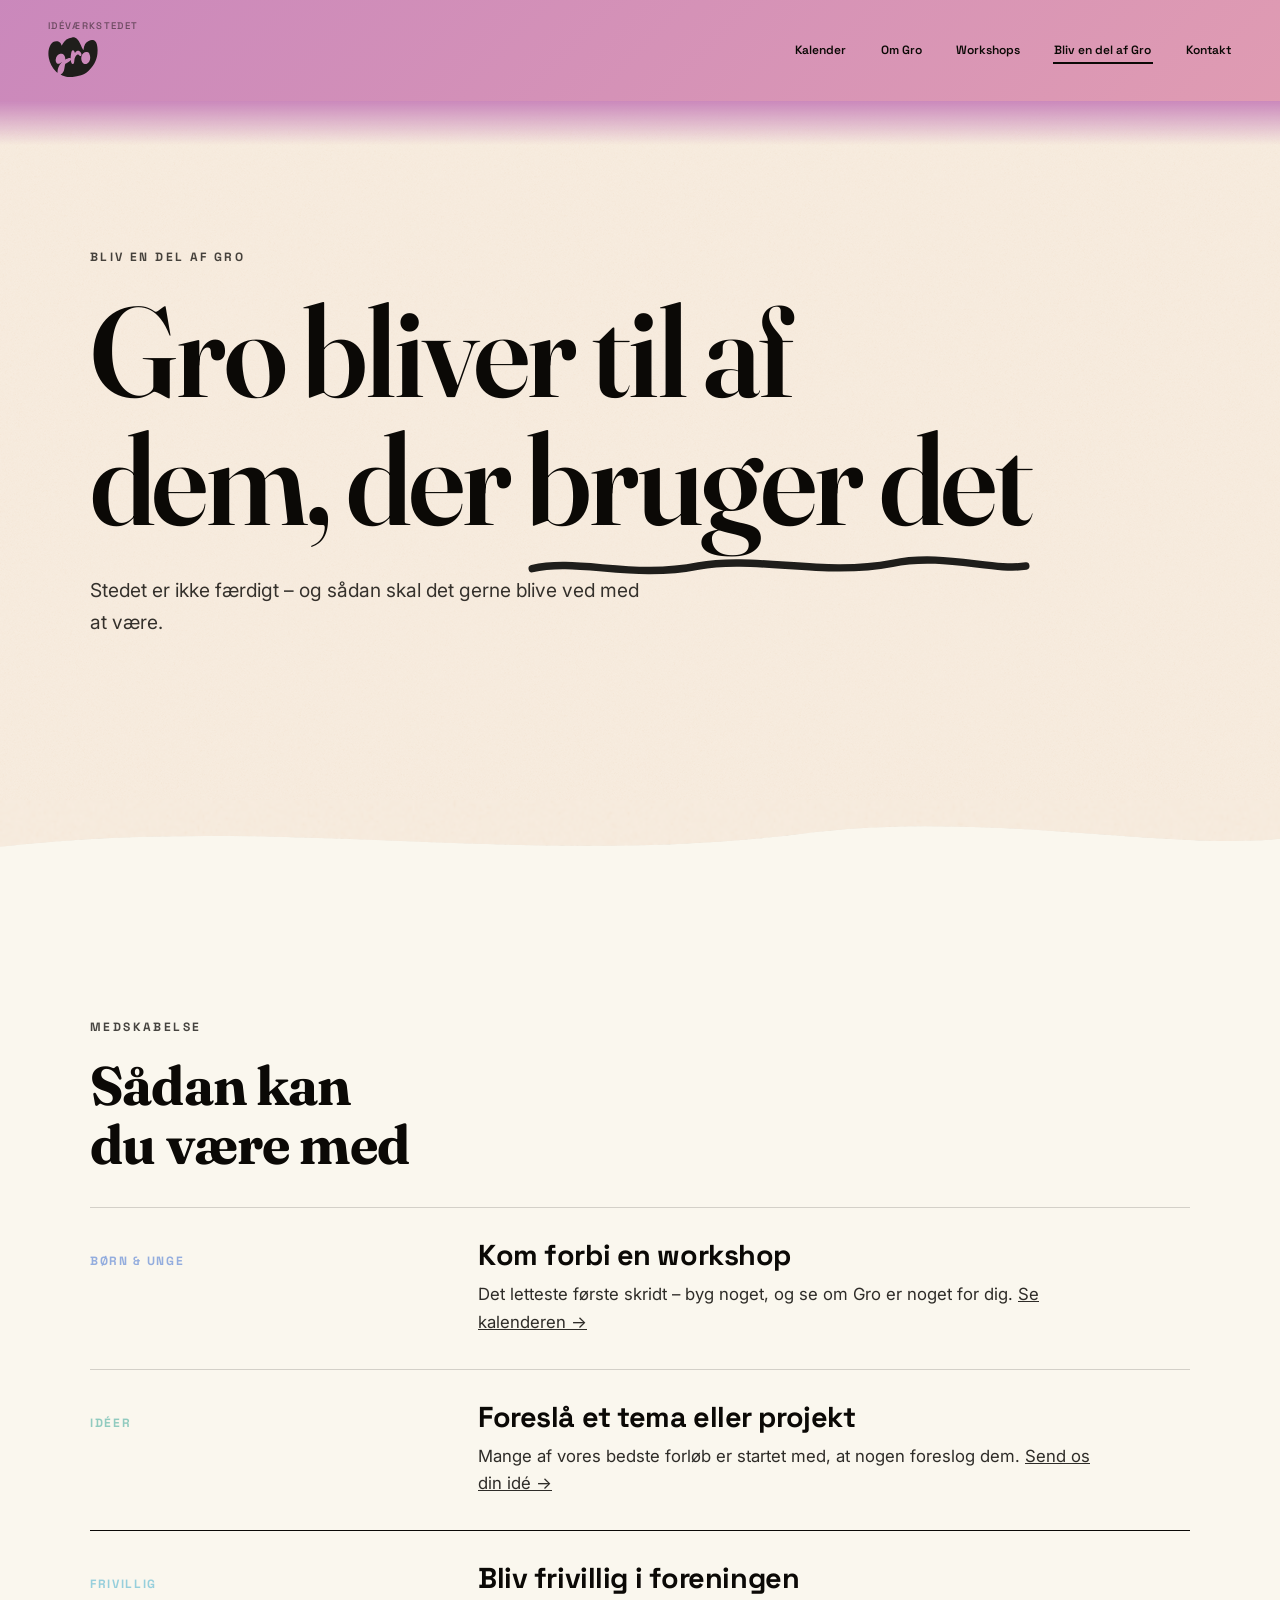
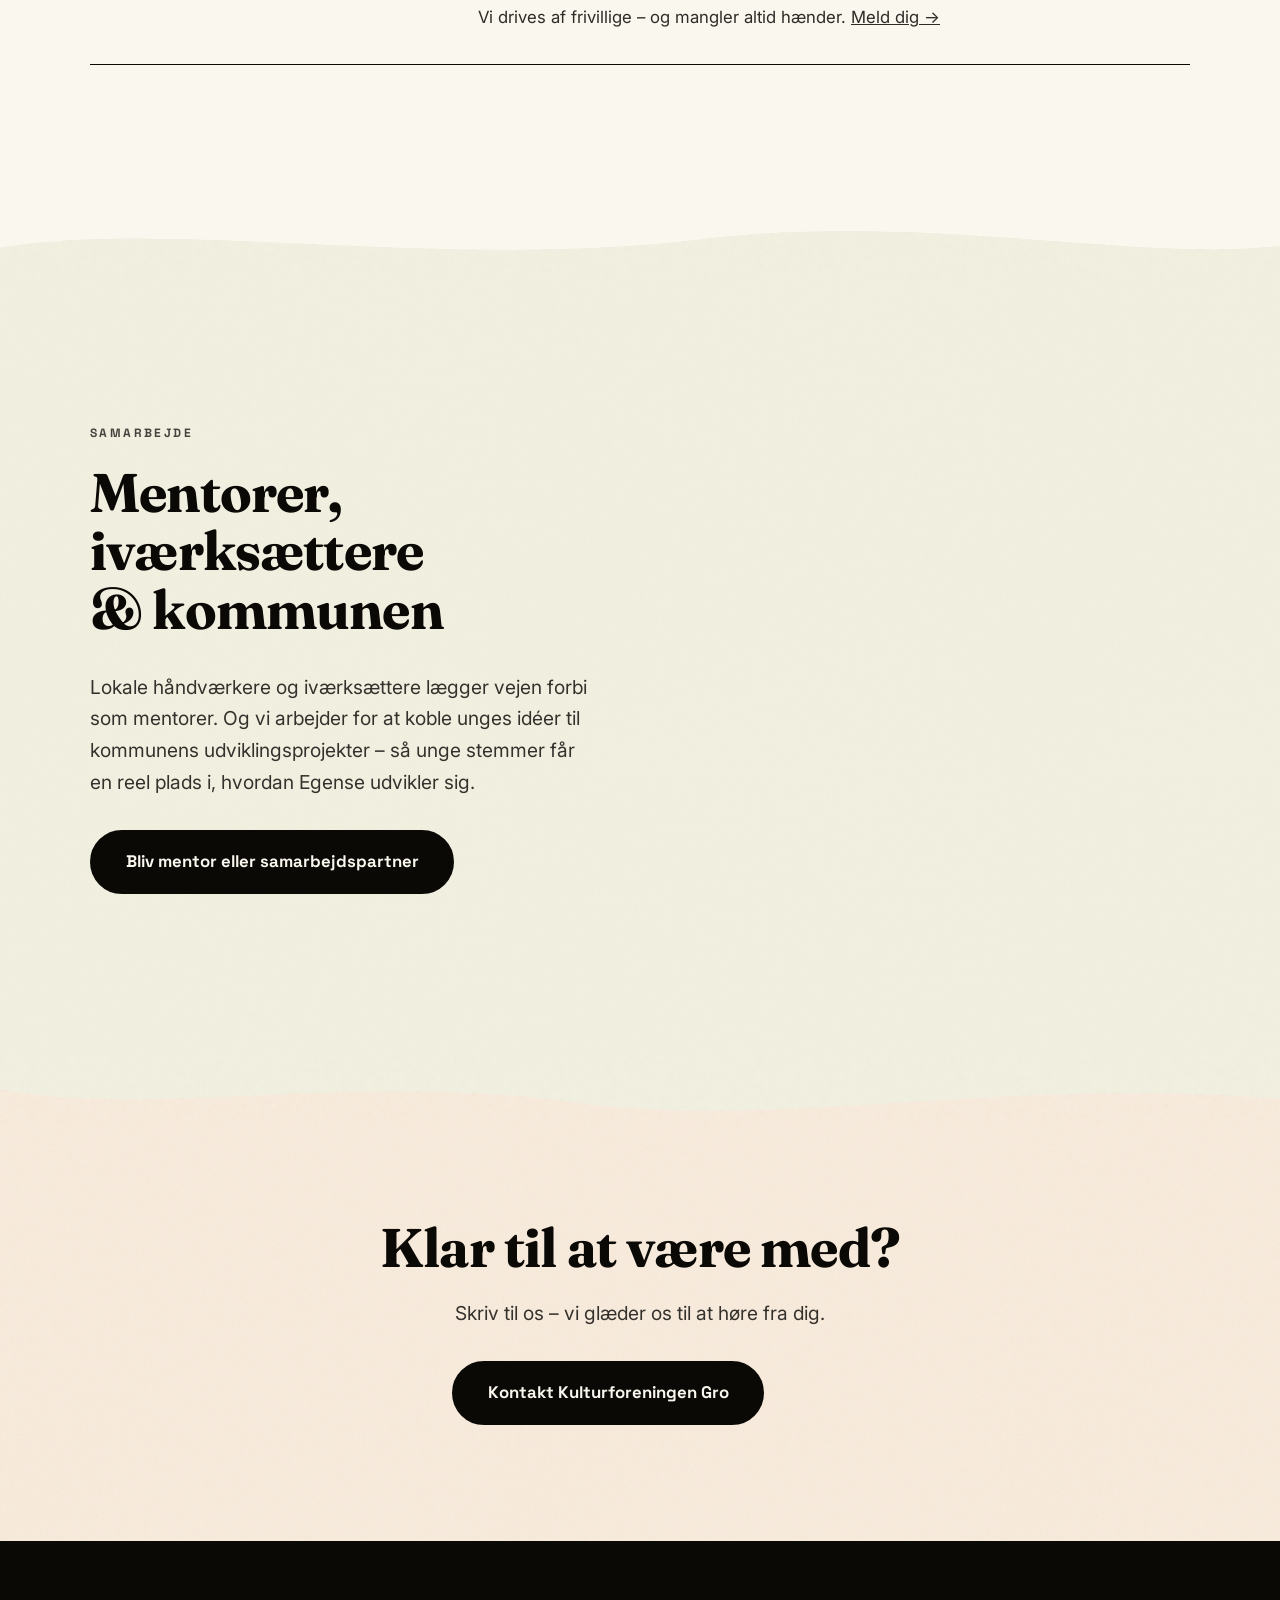
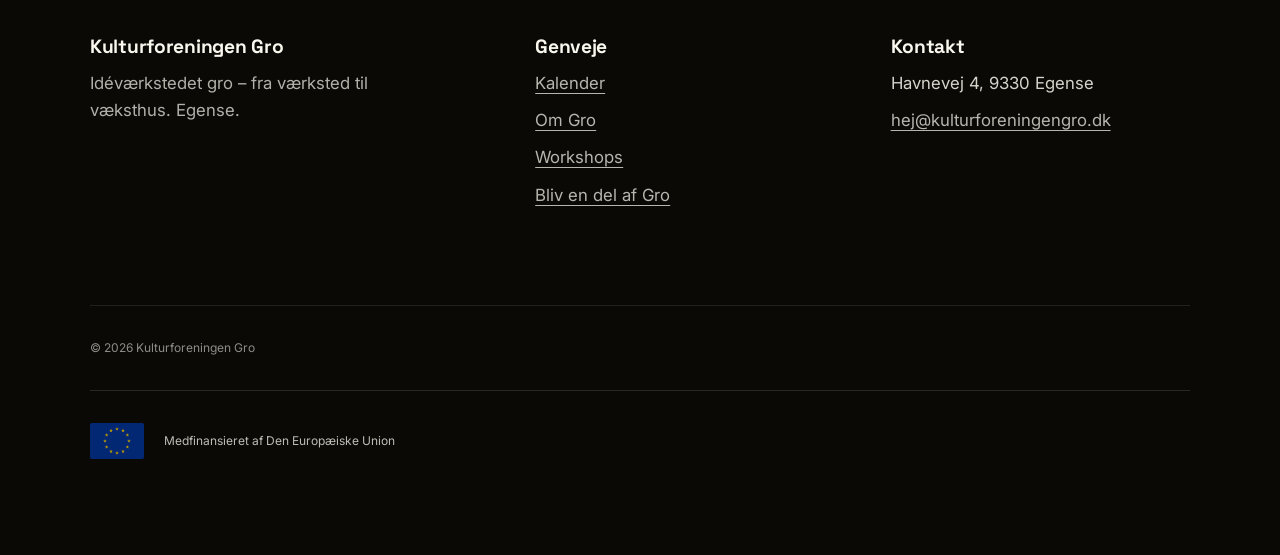
==== bliv-med.html @ f2938a3a "Fix bliv-med color-to-color blob-divide tinting + add header gradient Switch the green→yellow blob-d" ====
<!DOCTYPE html>
<html lang="da">

<head>
    <meta charset="UTF-8" />
    <meta name="viewport" content="width=device-width,initial-scale=1" />
    <title>Bliv en del af Gro – Kulturforeningen Gro</title>
    <meta name="description" content="Vær med til at forme Idéværkstedet gro: deltag, foreslå en idé, bliv mentor eller frivillig – og se hvordan Gro samarbejder lokalt." />
    <meta name="theme-color" content="#2f8f5b" />
    <link rel="icon" href="assets/favicon.svg" type="image/svg+xml" />
    <link rel="preconnect" href="https://fonts.googleapis.com" />
    <link rel="preconnect" href="https://fonts.gstatic.com" crossorigin />
    <link href="https://fonts.googleapis.com/css2?family=Space+Grotesk:wght@500;600;700&family=Fraunces:opsz,wght@9..144,600;9..144,700&family=Inter:wght@400;500;600;700&display=swap" rel="stylesheet" />
    <link rel="stylesheet" href="styles.css" />
</head>

<body class="inner-page" style="--page-accent: var(--color-pink);">
    <a class="skip-link" href="#main">Spring til indhold</a>

    <header class="site-header" role="banner">
        <a href="index.html" class="brand-link">
            <span class="brand-eyebrow">idéværkstedet</span>
            <img src="assets/logo.svg" alt="gro" class="brand-logo" />
        </a>
        <button class="nav-toggle" data-nav-toggle aria-expanded="false" aria-label="Åbn menu" aria-controls="primary-nav">
            <span class="bar"></span><span class="bar"></span><span class="bar"></span>
        </button>
        <nav id="primary-nav" class="site-nav" aria-label="Hovednavigation" data-nav>
            <ul>
                <li><a href="index.html">Kalender</a></li>
                <li><a href="om.html">Om Gro</a></li>
                <li><a href="workshops.html">Workshops</a></li>
                <li><a href="bliv-med.html" aria-current="page">Bliv en del af Gro</a></li>
                <li><a href="kontakt.html" class="nav-cta">Kontakt</a></li>
            </ul>
        </nav>
    </header>

    <main id="main" class="page-content">
        <!-- Hero -->
        <section class="hero bg-pink" aria-labelledby="hero-title">
            <div class="container">
                <div data-reveal>
                    <p class="eyebrow">Bliv en del af Gro</p>
                    <h1 id="hero-title">Gro bliver til af dem, der <span class="sketch-underline">bruger det</span></h1>
                    <p class="lead">Stedet er ikke færdigt – og sådan skal det gerne blive ved med at være.</p>
                </div>
            </div>
        </section>

        <div class="blob-divide" aria-hidden="true" style="color:var(--color-pink);">
            <svg viewBox="0 0 1440 70" preserveAspectRatio="none" fill="currentColor">
                <defs><clipPath id="bd-1"><path d="M0,48 C320,15 580,70 900,35 C1100,10 1310,52 1440,40 L1440,0 L0,0 Z"/></clipPath></defs>
                <path d="M0,48 C320,15 580,70 900,35 C1100,10 1310,52 1440,40 L1440,0 L0,0 Z"/>
                <image href="assets/grain.jpg" x="0" y="0" width="1440" height="70" clip-path="url(#bd-1)" preserveAspectRatio="xMidYMid slice" opacity="0.55" style="mix-blend-mode:soft-light"/>
            </svg>
        </div>

        <!-- Sådan kan du være med -->
        <section id="deltag" class="block bg-cream" aria-labelledby="deltag-title">
            <div class="container">
                <div class="kicker" data-reveal>
                    <p class="eyebrow">Medskabelse</p>
                    <h2 id="deltag-title">Sådan kan du være med</h2>
                </div>
                <div data-reveal>
                    <div class="item-row">
                        <span class="item-label" style="color: var(--color-orange);">Børn &amp; unge</span>
                        <div><h3>Kom forbi en workshop</h3><p>Det letteste første skridt – byg noget, og se om Gro er noget for dig. <a href="index.html#kalender">Se kalenderen →</a></p></div>
                    </div>
                    <div class="item-row">
                        <span class="item-label" style="color: var(--color-green);">Idéer</span>
                        <div><h3>Foreslå et tema eller projekt</h3><p>Mange af vores bedste forløb er startet med, at nogen foreslog dem. <a href="kontakt.html">Send os din idé →</a></p></div>
                    </div>
                    <div class="item-row">
                        <span class="item-label" style="color: var(--color-blue);">Frivillig</span>
                        <div><h3>Bliv frivillig i foreningen</h3><p>Vi drives af frivillige – og mangler altid hænder. <a href="kontakt.html">Meld dig →</a></p></div>
                    </div>
                </div>
            </div>
        </section>

        <div class="blob-divide" aria-hidden="true" style="color:var(--color-green);">
            <svg viewBox="0 0 1440 70" preserveAspectRatio="none" fill="currentColor">
                <defs><clipPath id="bd-2"><path d="M0,40 C200,10 500,65 800,30 C1050,5 1280,55 1440,38 L1440,70 L0,70 Z"/></clipPath></defs>
                <path d="M0,40 C200,10 500,65 800,30 C1050,5 1280,55 1440,38 L1440,70 L0,70 Z"/>
                <image href="assets/grain.jpg" x="0" y="0" width="1440" height="70" clip-path="url(#bd-2)" preserveAspectRatio="xMidYMid slice" opacity="0.55" style="mix-blend-mode:soft-light"/>
            </svg>
        </div>

        <!-- Samarbejde -->
        <section id="samarbejde" class="hero bg-green" aria-labelledby="samarbejde-title">
            <div class="container">
                <div class="kicker" data-reveal>
                    <p class="eyebrow">Samarbejde</p>
                    <h2 id="samarbejde-title">Mentorer, iværksættere &amp; kommunen</h2>
                    <p class="lead">Lokale håndværkere og iværksættere lægger vejen forbi som mentorer. Og vi arbejder for at koble unges idéer til kommunens udviklingsprojekter – så unge stemmer får en reel plads i, hvordan Egense udvikler sig.</p>
                    <p style="margin-top: var(--space-6);"><a class="btn btn-on-bold" href="kontakt.html">Bliv mentor eller samarbejdspartner</a></p>
                </div>
            </div>
        </section>

        <div class="blob-divide" aria-hidden="true">
            <svg viewBox="0 0 1440 70" preserveAspectRatio="none" fill="none">
                <defs>
                    <clipPath id="bd-3a"><path d="M0,35 C160,65 400,18 640,48 C880,78 1120,22 1440,45 L1440,0 L0,0 Z"/></clipPath>
                    <clipPath id="bd-3b"><path d="M0,35 C160,65 400,18 640,48 C880,78 1120,22 1440,45 L1440,70 L0,70 Z"/></clipPath>
                </defs>
                <path fill="currentColor" style="color:var(--color-green)" d="M0,35 C160,65 400,18 640,48 C880,78 1120,22 1440,45 L1440,0 L0,0 Z"/>
                <path fill="currentColor" style="color:var(--color-yellow)" d="M0,35 C160,65 400,18 640,48 C880,78 1120,22 1440,45 L1440,70 L0,70 Z"/>
                <image href="assets/grain.jpg" x="0" y="0" width="1440" height="70" clip-path="url(#bd-3a)" preserveAspectRatio="xMidYMid slice" opacity="0.55" style="mix-blend-mode:soft-light"/>
                <image href="assets/grain.jpg" x="0" y="0" width="1440" height="70" clip-path="url(#bd-3b)" preserveAspectRatio="xMidYMid slice" opacity="0.55" style="mix-blend-mode:soft-light"/>
            </svg>
        </div>

        <!-- CTA -->
        <section class="block-tight bg-yellow" aria-labelledby="cta-title">
            <div class="container narrow center mx-auto" data-reveal>
                <h2 id="cta-title">Klar til at være med?</h2>
                <p class="lead mx-auto">Skriv til os – vi glæder os til at høre fra dig.</p>
                <p style="margin-top: var(--space-6);"><a class="btn btn-on-cream" href="kontakt.html">Kontakt Kulturforeningen Gro</a></p>
            </div>
        </section>
    </main>

    <footer class="site-footer">
        <div class="container footer-grid">
            <div>
                <h3>Kulturforeningen Gro</h3>
                <p>Idéværkstedet gro – fra værksted til væksthus. Egense.</p>
            </div>
            <div>
                <h3>Genveje</h3>
                <ul>
                    <li><a href="index.html">Kalender</a></li>
                    <li><a href="om.html">Om Gro</a></li>
                    <li><a href="workshops.html">Workshops</a></li>
                    <li><a href="bliv-med.html">Bliv en del af Gro</a></li>
                </ul>
            </div>
            <div>
                <h3>Kontakt</h3>
                <ul>
                    <li>Havnevej 4, 9330 Egense</li>
                    <li><a href="mailto:hej@kulturforeningengro.dk">hej@kulturforeningengro.dk</a></li>
                </ul>
            </div>
        </div>
        <div class="container footer-bottom">© <span data-year>2026</span> Kulturforeningen Gro</div>
        <div class="container footer-eu">
            <svg class="eu-flag" xmlns="http://www.w3.org/2000/svg" viewBox="0 0 90 60" role="img" aria-label="Den Europæiske Unions flag"><rect width="90" height="60" fill="#003399"/><defs><polygon id="eu-s" fill="#FFCC00" points="0,-3.33 0.75,-1.03 3.17,-1.03 1.21,0.39 1.96,2.69 0,1.27 -1.96,2.69 -1.21,0.39 -3.17,-1.03 -0.75,-1.03"/></defs><use href="#eu-s" transform="translate(45,10)"/><use href="#eu-s" transform="translate(55,12.7)"/><use href="#eu-s" transform="translate(62.3,20)"/><use href="#eu-s" transform="translate(65,30)"/><use href="#eu-s" transform="translate(62.3,40)"/><use href="#eu-s" transform="translate(55,47.3)"/><use href="#eu-s" transform="translate(45,50)"/><use href="#eu-s" transform="translate(35,47.3)"/><use href="#eu-s" transform="translate(27.7,40)"/><use href="#eu-s" transform="translate(25,30)"/><use href="#eu-s" transform="translate(27.7,20)"/><use href="#eu-s" transform="translate(35,12.7)"/></svg>
            <p>Medfinansieret af Den Europæiske Union</p>
        </div>
    </footer>

    <script src="script.js"></script>
</body>

</html>
---- styles.css ----
/* =====================================================
   Kulturforeningen Gro — design tokens
   Bold colour-block sections, generous negative space
   ===================================================== */

:root {
    --color-cream: oklch(97.5% 0.012 88);
    --color-ink: oklch(14% 0.007 80);
    --color-ink-soft: oklch(33% 0.010 80);
    --header-fade: oklch(97.5% 0.012 88 / 0.7);
    --header-fade-0: oklch(97.5% 0.012 88 / 0);

    /* Cool analog palette — mint → sky → periwinkle → lavender → rose
       oklch gives perceptually even lightness across hues;
       use color-mix(in oklch, var(--color-X) N%, white/black) for free tints/shades */
    --color-green: oklch(73% 0.085 182);
    --color-orange: oklch(65% 0.12 263);
    --color-yellow: oklch(68% 0.12 295);
    --color-blue: oklch(76% 0.085 218);
    --color-pink: oklch(71% 0.105 335);

    --color-on-bold: oklch(97.5% 0.012 88);
    --color-on-accent: oklch(14% 0.007 80);
    --color-on-yellow: oklch(14% 0.007 80);

    --font-head: "Space Grotesk", "Inter", system-ui, sans-serif;
    --font-serif: "Fraunces", Georgia, "Times New Roman", serif;
    --font-sans: "Inter", system-ui, -apple-system, BlinkMacSystemFont, "Segoe UI", Roboto, Arial, sans-serif;

    --text-sm: 0.75rem;
    --text-base: 1.05rem;
    --text-lg: 1.2rem;
    --heading-3: clamp(1.4rem, 2.6vw, 1.8rem);
    --heading-2: clamp(2.2rem, 5vw, 3.4rem);
    --heading-1: clamp(3rem, 10vw, 8rem);

    --ease-pop: cubic-bezier(.2, .8, .3, 1.25);
    --ease-standard: cubic-bezier(.4, 0, .2, 1);
    --trans-fast: 160ms var(--ease-standard);
    --trans-pop: 360ms var(--ease-pop);

    --space-3: 0.75rem;
    --space-4: 1.25rem;
    --space-6: 2rem;
    --space-8: 3.5rem;
    --space-12: 6rem;
    --space-16: 9rem;

    scroll-behavior: smooth;
    scroll-padding-top: 5.5rem;

    /* "Magnetisk" scroll — kalenderens begivenheder trækker sig blidt
       ind på midten af skærmen, når man holder op med at scrolle
       (kun .event-row har scroll-snap-align, så resten af siden
       opfører sig som normalt) */
    scroll-snap-type: y proximity;
}

@media (prefers-color-scheme: dark) {
    :root {
        --color-cream: oklch(13.5% 0.007 80);
        --color-ink: oklch(97.5% 0.012 88);
        --color-ink-soft: oklch(80% 0.012 82);
        --color-on-bold: oklch(13.5% 0.007 80);
        --header-fade: oklch(13.5% 0.007 80 / 0.7);
        --header-fade-0: oklch(13.5% 0.007 80 / 0);
    }
}

/* =====================================================
   Base
   ===================================================== */

*, *::before, *::after { box-sizing: border-box; }

body {
    margin: 0;
    overflow-x: hidden;
    background: var(--color-cream);
    color: var(--color-ink);
    font-family: var(--font-sans);
    font-size: var(--text-base);
    line-height: 1.65;
    -webkit-font-smoothing: antialiased;
}

img, svg { display: block; max-width: 100%; }
a { color: inherit; }

h1, h2, h3, h4 {
    font-family: var(--font-head);
    font-weight: 700;
    line-height: 1.08;
    letter-spacing: -0.015em;
    margin: 0 0 var(--space-4);
    text-wrap: balance;
}
h1 { font-size: var(--heading-1); }
h2 { font-size: var(--heading-2); }
h3 { font-size: var(--heading-3); }

.page-content h1,
.page-content h2 { font-family: var(--font-serif); }
.page-content h1 {
    font-weight: 600;
    line-height: 1;
    letter-spacing: -0.02em;
    font-variation-settings: "opsz" 144, "wght" 600, "SOFT" 0;
}

p { margin: 0 0 var(--space-4); max-width: 56ch; text-wrap: pretty; }
.lead { font-size: var(--text-lg); opacity: 0.82; max-width: 50ch; }

.container { width: min(1100px, 100% - 3rem); margin-inline: auto; }
.container.narrow { width: min(680px, 100% - 3rem); }

/* =====================================================
   Bold colour-block sections
   ===================================================== */

.block { padding-block: var(--space-16); }
.block-tight { padding-block: var(--space-12); }

.bg-cream { background: var(--color-cream); color: var(--color-ink); }
.bg-green { background: var(--color-green); color: var(--color-on-accent); }
.bg-orange { background: var(--color-orange); color: var(--color-on-accent); }
.bg-yellow { background: var(--color-yellow); color: var(--color-on-yellow); }
.bg-blue { background: var(--color-blue); color: var(--color-on-accent); }
.bg-pink { background: var(--color-pink); color: var(--color-on-accent); }
.bg-ink { background: var(--color-ink); color: var(--color-cream); }

.bg-green, .bg-orange, .bg-yellow, .bg-blue, .bg-pink, .bg-ink {
    position: relative;
    z-index: 1;
    isolation: isolate;
}

/* Film-grain texture — warms up the flat colour blocks (anti-flat, riso feel).
   Real photographic grain, centre-cropped and desaturated at the source,
   tiled at 500 CSS px (the file is 500×500 @2x for retina sharpness). */
.bg-green::after, .bg-orange::after, .bg-yellow::after,
.bg-blue::after, .bg-pink::after, .bg-ink::after {
    content: "";
    position: absolute;
    inset: 0;
    z-index: -1;
    pointer-events: none;
    background-image: url("assets/grain.jpg");
    background-size: 500px 500px;
    opacity: 0.55;
    mix-blend-mode: soft-light;
}
@media (prefers-color-scheme: dark) {
    .bg-green::after, .bg-orange::after, .bg-yellow::after,
    .bg-blue::after, .bg-pink::after, .bg-ink::after {
        opacity: 0.4;
        mix-blend-mode: overlay;
    }
}

.bg-green h1, .bg-green h2, .bg-green h3,
.bg-orange h1, .bg-orange h2, .bg-orange h3,
.bg-yellow h1, .bg-yellow h2, .bg-yellow h3,
.bg-blue h1, .bg-blue h2, .bg-blue h3,
.bg-pink h1, .bg-pink h2, .bg-pink h3,
.bg-ink h1, .bg-ink h2, .bg-ink h3 { color: inherit; }

/* =====================================================
   Inner pages — tinted section backgrounds + accent header
   Each inner page sets --page-accent on <body> and gets
   class="inner-page"; all bold sections become 12% tints.
   ===================================================== */

.inner-page .bg-green  { background: color-mix(in oklch, var(--color-green)  12%, var(--color-cream)); color: var(--color-ink); }
.inner-page .bg-orange { background: color-mix(in oklch, var(--color-orange) 12%, var(--color-cream)); color: var(--color-ink); }
.inner-page .bg-yellow { background: color-mix(in oklch, var(--color-yellow) 12%, var(--color-cream)); color: var(--color-ink); }
.inner-page .bg-blue   { background: color-mix(in oklch, var(--color-blue)   12%, var(--color-cream)); color: var(--color-ink); }
.inner-page .bg-pink   { background: color-mix(in oklch, var(--color-pink)   12%, var(--color-cream)); color: var(--color-ink); }

/* Grain is barely perceptible on the light tints — dial it back */
.inner-page .bg-green::after, .inner-page .bg-orange::after, .inner-page .bg-yellow::after,
.inner-page .bg-blue::after,  .inner-page .bg-pink::after { opacity: 0.18; }

/* Item-row dividers: cream borders → ink on light backgrounds */
.inner-page .bg-green .item-row,  .inner-page .bg-orange .item-row,
.inner-page .bg-yellow .item-row, .inner-page .bg-blue .item-row,
.inner-page .bg-pink .item-row { border-color: color-mix(in oklch, var(--color-ink) 16%, transparent); }

/* Buttons: flip to ink-on-cream (cream button on cream-tinted bg ≈ invisible) */
.inner-page .bg-green .btn-on-bold,  .inner-page .bg-orange .btn-on-bold,
.inner-page .bg-yellow .btn-on-bold, .inner-page .bg-blue .btn-on-bold,
.inner-page .bg-pink .btn-on-bold {
    background: var(--color-ink); color: var(--color-cream); border-color: var(--color-ink);
}

/* Blob-divide SVG fills: tint the wave to match the section */
.inner-page .blob-divide path {
    fill: color-mix(in oklch, currentColor 12%, var(--color-cream));
}
.inner-page .blob-divide image { opacity: 0.18; }

/* Header: subtle diagonal gradient in the accent colour; fader below matches */
.inner-page .site-header {
    background: linear-gradient(135deg, var(--page-accent, var(--color-cream)), color-mix(in oklch, var(--page-accent, var(--color-cream)) 80%, var(--color-cream)));
}
.inner-page .site-header::after {
    background: linear-gradient(to bottom, var(--page-accent, var(--color-cream)), transparent);
}

.eyebrow {
    display: inline-block;
    font-family: var(--font-head);
    font-weight: 700;
    font-size: var(--text-sm);
    text-transform: uppercase;
    letter-spacing: 0.2em;
    opacity: 0.75;
    margin-bottom: var(--space-4);
}

.kicker { max-width: 46ch; }
.kicker h1, .kicker h2 { margin-bottom: var(--space-6); }

/* =====================================================
   Hand-drawn human accents
   Connects the organic logo aesthetic to body content.
   ===================================================== */

/* Wavy ink underline — <span class="sketch-underline">word</span> */
.sketch-underline {
    padding-bottom: 0.18em;
    background-image: url("data:image/svg+xml,%3Csvg xmlns='http://www.w3.org/2000/svg' viewBox='0 0 200 12' preserveAspectRatio='none'%3E%3Cpath d='M2,7 C20,3 42,11 68,6 C90,2 118,10 145,5 C165,1 185,8 198,6' stroke='%231f1e1b' stroke-width='2.8' fill='none' stroke-linecap='round'/%3E%3C/svg%3E");
    background-repeat: no-repeat;
    background-position: 0 100%;
    background-size: 100% 0.25em;
}
@media (prefers-color-scheme: dark) {
    .sketch-underline {
        background-image: url("data:image/svg+xml,%3Csvg xmlns='http://www.w3.org/2000/svg' viewBox='0 0 200 12' preserveAspectRatio='none'%3E%3Cpath d='M2,7 C20,3 42,11 68,6 C90,2 118,10 145,5 C165,1 185,8 198,6' stroke='%23faf8f2' stroke-width='2.8' fill='none' stroke-linecap='round'/%3E%3C/svg%3E");
    }
}

/* Ink-circle highlight — organic rotated oval around a short phrase */
.ink-circle {
    position: relative;
    display: inline-block;
    vertical-align: baseline;
    white-space: nowrap;
}
.ink-circle::before {
    content: "";
    position: absolute;
    inset: -0.2em -0.38em;
    border: 2.5px solid currentColor;
    border-radius: 40% 60% 55% 45% / 45% 55% 45% 55%;
    transform: rotate(-2deg);
    opacity: 0.6;
    pointer-events: none;
}

/* =====================================================
   Blob section dividers — organic wave transitions
   Three cases, all with no background on the div:
   • color→cream: inverted path (L1440,0 L0,0 Z) fills top; bottom transparent
   • cream→color: normal path (L1440,70 L0,70 Z) fills bottom; top transparent
   • color→color: two paths in SVG fill="none", one inverted + one normal
   ::after grain sits above SVG so it's visible on colored fill areas.
   Transparent areas let the fixed wildflower layer (z-index:0) show through.
   ===================================================== */

.blob-divide {
    position: relative;
    z-index: 1;
    display: block;
    line-height: 0;
    overflow: hidden;
}
.blob-divide svg {
    display: block;
    width: 100%;
    height: clamp(40px, 5.5vw, 68px);
}

/* =====================================================
   Buttons — flat, bold, generous tap targets
   ===================================================== */

.btn {
    display: inline-flex;
    align-items: center;
    gap: 0.5em;
    font-family: var(--font-head);
    font-weight: 700;
    font-size: var(--text-base);
    text-decoration: none;
    border-radius: 999px;
    border: 2px solid currentColor;
    padding: 0.95em 2em;
    cursor: pointer;
    transition: transform var(--trans-pop), opacity var(--trans-fast);
    background: transparent;
    color: inherit;
    position: relative;
    z-index: 1;
}
.btn:hover { transform: translateY(-2px) rotate(-1deg); opacity: 0.85; }
.btn:active { transform: translateY(0) rotate(0); }

.btn-on-bold { background: var(--color-on-bold); color: var(--color-ink); border-color: var(--color-on-bold); }
.btn-on-cream { background: var(--color-ink); color: var(--color-cream); border-color: var(--color-ink); }
.btn-outline { background: transparent; }

.btn-row { display: flex; flex-wrap: wrap; gap: var(--space-3); margin-top: var(--space-6); }

/* =====================================================
   Header / navigation — minimal, plenty of air
   ===================================================== */

.site-header {
    position: sticky;
    top: 0;
    z-index: 100;
    display: flex;
    align-items: center;
    justify-content: space-between;
    gap: var(--space-4);
    padding: 1.4rem clamp(1.5rem, 5vw, 3rem);
    background: var(--color-cream);
}
.site-header::after {
    content: "";
    position: absolute;
    left: 0;
    right: 0;
    top: 100%;
    height: 2.75rem;
    background: linear-gradient(to bottom, var(--header-fade), var(--header-fade-0));
    pointer-events: none;
}

.brand-link {
    display: inline-flex;
    flex-direction: column;
    align-items: flex-start;
    gap: 0.15em;
    text-decoration: none;
    color: var(--color-ink);
    transition: opacity 220ms var(--ease-standard);
}
.brand-eyebrow {
    font-family: var(--font-head);
    font-weight: 500;
    font-size: 0.6rem;
    letter-spacing: 0.14em;
    text-transform: uppercase;
    opacity: 0.5;
    line-height: 1;
}
.brand-logo {
    display: block;
    height: 44px;
    width: auto;
}
@media (prefers-color-scheme: dark) {
    .brand-logo { filter: invert(1); }
}
@media (hover: hover) {
    .brand-link:hover { opacity: 0.82; }
}

.nav-toggle {
    display: none;
    width: 46px; height: 46px;
    border-radius: 999px;
    border: 2px solid var(--color-ink);
    background: transparent;
    cursor: pointer;
    align-items: center;
    justify-content: center;
    flex-direction: column;
    gap: 5px;
}
.nav-toggle .bar { display: block; width: 18px; height: 2px; background: var(--color-ink); border-radius: 2px; transition: transform var(--trans-fast), opacity var(--trans-fast); }
.nav-toggle[aria-expanded="true"] .bar:nth-child(1) { transform: translateY(7px) rotate(45deg); }
.nav-toggle[aria-expanded="true"] .bar:nth-child(2) { opacity: 0; }
.nav-toggle[aria-expanded="true"] .bar:nth-child(3) { transform: translateY(-7px) rotate(-45deg); }

.site-nav ul {
    display: flex;
    align-items: center;
    gap: var(--space-6);
    list-style: none;
    margin: 0;
    padding: 0;
    font-family: var(--font-head);
    font-weight: 600;
    font-size: var(--text-sm);
}
.site-nav a { text-decoration: none; padding: 0.4em 0.1em; border-bottom: 2px solid transparent; transition: border-color var(--trans-fast); }
.site-nav a:hover, .site-nav a[aria-current="page"] { border-color: var(--color-ink); }
.nav-cta { white-space: nowrap; }

@media (max-width: 860px) {
    .nav-toggle { display: inline-flex; }
    .site-nav {
        position: absolute; inset-inline: 0; top: 100%;
        background: var(--color-cream);
        border-bottom: 2px solid var(--color-ink);
        transform: translateY(-12px); opacity: 0; pointer-events: none;
        transition: transform var(--trans-fast), opacity var(--trans-fast);
    }
    .site-nav[data-open="true"] { transform: translateY(0); opacity: 1; pointer-events: auto; }
    .site-nav ul { flex-direction: column; align-items: stretch; gap: 0; padding: var(--space-3) clamp(1.5rem, 5vw, 3rem) var(--space-6); font-size: 1.05rem; }
    .site-nav li { border-top: 1px solid color-mix(in oklch, var(--color-ink) 12%, transparent); }
    .site-nav li:first-child { border-top: none; }
    .site-nav a { display: block; padding: 1em 0.1em; border-bottom: none; }
}

/* =====================================================
   Hero
   ===================================================== */

.hero { padding-block: clamp(4rem, 11vw, var(--space-16)); }
.hero h1 { max-width: 16ch; }
.hero .lead { margin-top: var(--space-6); }

/* =====================================================
   Simple stacked items — no card chrome, just rhythm + space
   ===================================================== */

.stack { display: grid; gap: var(--space-12); }
.stack-tight { display: grid; gap: var(--space-8); }

.item-row {
    display: grid;
    grid-template-columns: minmax(0, 1fr) minmax(0, 2fr);
    gap: var(--space-6);
    align-items: baseline;
    padding-block: var(--space-6);
    padding-left: 0;
    border-top: 1px solid currentColor;
    border-color: color-mix(in oklch, var(--color-ink) 16%, transparent);
    transition: padding-left 260ms var(--ease-pop);
}
@media (hover: hover) {
    .item-row:hover { padding-left: var(--space-4); }
    .item-row:hover .item-label { opacity: 1; transform: translateX(4px); }
}
.item-row .item-label { display: inline-block; transition: opacity 200ms var(--ease-standard), transform 260ms var(--ease-pop); }
.bg-green .item-row, .bg-orange .item-row, .bg-blue .item-row, .bg-pink .item-row, .bg-ink .item-row {
    border-color: oklch(97.5% 0.012 88 / 0.28);
}
.item-row:last-child { border-bottom: 1px solid; border-color: inherit; }
.item-row .item-label { font-family: var(--font-head); font-weight: 700; font-size: var(--text-sm); text-transform: uppercase; letter-spacing: 0.14em; opacity: 0.7; }
.item-row h3 { margin-bottom: 0.35em; }
.item-row p { margin-bottom: 0; opacity: 0.85; }

@media (max-width: 700px) {
    .item-row { grid-template-columns: 1fr; gap: var(--space-3); }
}

/* Two/three column simple grids with generous gaps */
.cols-2 { display: grid; grid-template-columns: repeat(2, 1fr); gap: var(--space-12); }
.cols-3 { display: grid; grid-template-columns: repeat(3, 1fr); gap: var(--space-8); }
@media (max-width: 900px) { .cols-3 { grid-template-columns: repeat(2, 1fr); } }
@media (max-width: 640px) { .cols-2, .cols-3 { grid-template-columns: 1fr; gap: var(--space-8); } }

/* =====================================================
   Calendar — event list with colour-coded accent rail
   (hovering one row dims the rest and shifts it forward;
   the left border carries each row's category colour)
   ===================================================== */

.event-list-label {
    display: block;
    width: 100vw;
    margin-left: calc(50% - 50vw + var(--vw-overhang, 0px) / 2);
    margin-right: calc(50% - 50vw + var(--vw-overhang, 0px) / 2);
    margin-top: 0;
    margin-bottom: var(--space-8);
    padding-inline: clamp(var(--space-4), 6vw, var(--space-12));
    font-family: var(--font-serif);
    font-weight: 600;
    font-size: clamp(3rem, 13vw, 7.5rem);
    line-height: 1;
    letter-spacing: -0.02em;
    color: var(--color-ink);
    font-variation-settings: "opsz" 144, "wght" 600, "SOFT" 0;
}

.event-list { position: relative; }
.event-row {
    position: relative;
    display: grid;
    grid-template-columns: minmax(0,1fr) auto;
    align-items: center;
    gap: var(--space-6);
    padding-block: var(--space-4);
    margin-left: calc(50% - 50vw + var(--vw-overhang, 0px) / 2);
    margin-right: calc(50% - 50vw + var(--vw-overhang, 0px) / 2);
    padding-left: calc(50vw - 50% - var(--vw-overhang, 0px) / 2 + var(--space-4));
    padding-right: calc(50vw - 50% - var(--vw-overhang, 0px) / 2 + var(--space-4));
    border-left: 10px solid var(--event-accent, var(--color-orange));
    scroll-snap-align: center;
    scroll-margin-block: 5.5rem;
    transition: opacity 280ms var(--ease-standard), transform 280ms var(--ease-standard),
        background-color 320ms var(--ease-standard), color 320ms var(--ease-standard),
        border-color 320ms var(--ease-standard), border-radius 320ms var(--ease-standard),
        border-left-width 320ms var(--ease-pop),
        padding-inline 320ms var(--ease-standard), margin-inline 320ms var(--ease-standard);
}
.event-info { position: relative; min-width: 0; }
.event-line {
    display: flex;
    align-items: baseline;
    flex-wrap: wrap;
    gap: 0.6em;
    margin: 0 0 0.3em;
}
.event-when {
    font-family: var(--font-head);
    font-weight: 700;
    font-size: var(--text-sm);
    letter-spacing: 0.02em;
    opacity: 0.55;
    cursor: pointer;
    transition: opacity 220ms var(--ease-standard);
}
.event-row h3 {
    margin: 0;
    font-family: var(--font-serif);
    font-weight: 600;
    font-size: clamp(1.55rem, 4vw, 2.1rem);
    overflow: hidden;
    text-overflow: ellipsis;
    white-space: nowrap;
    cursor: pointer;
    transition: color 200ms var(--ease-standard);
}
.event-title-inner { display: inline; }
.event-row h3.is-marquee { text-overflow: clip; }
.event-row h3.is-marquee .event-title-inner {
    display: inline-block;
    white-space: nowrap;
    animation: title-ticker var(--marquee-dur, 4s) linear infinite;
}
@keyframes title-ticker {
    from { transform: translateX(0); }
    to   { transform: translateX(calc(-1 * var(--marquee-scroll, 0px))); }
}
@media (prefers-reduced-motion: reduce) {
    .event-row h3.is-marquee .event-title-inner { animation: none; }
}
.event-tag {
    font-family: var(--font-head);
    font-weight: 700;
    font-size: var(--text-sm);
    display: inline-block;
    transition: color 320ms var(--ease-standard);
}
.tag-orange { color: var(--color-orange); }
.tag-green { color: var(--color-green); }
.tag-pink { color: var(--color-pink); }
.tag-blue { color: var(--color-blue); }
.event-tag-icon {
    display: inline-block;
    width: 1.2em;
    height: 1.2em;
    margin-right: 0.35em;
    vertical-align: -0.28em;
}

/* Active state — triggered by hover/focus on desktop, and by
   scroll position on touch devices (see script.js). :hover er
   afgrænset til enheder der reelt understøtter det — på touch-skærme
   ville :hover ellers "hænge fast" på en begivenhed man trykker på
   for at scrolle forbi (klassisk sticky-hover-problem) */
.event-list.has-active .event-row:not(.is-active):not(.is-open) { opacity: 0.38; }
.event-row.is-active,
.event-row:focus-within {
    opacity: 1;
    z-index: 1;
    background: color-mix(in oklch, var(--event-accent) 12%, var(--color-cream));
    border-left-width: 60px;
    padding-right: 0;
}
.event-row.is-active .event-when,
.event-row:focus-within .event-when {
    opacity: 0.85;
}
.event-row.is-active h3,
.event-row:focus-within h3 {
    color: inherit;
}
@media (hover: hover) {
    .event-list:hover .event-row:not(.is-open) { opacity: 0.38; }
    .event-row:hover {
        opacity: 1;
        background: color-mix(in oklch, var(--event-accent) 12%, var(--color-cream));
        border-left-width: 60px;
        padding-right: 0;
        z-index: 1;
    }
    .event-row:hover .event-when { opacity: 0.85; }
    .event-row:hover h3 { color: inherit; }
}

/* "Læs mere" toggle — diskret tekst-knap (ikke en kraftig knap-boks),
   expanderer et accordion-panel med begivenhedens beskrivelse */
.event-toggle {
    display: inline-flex;
    align-items: center;
    gap: 0.4em;
    font-family: var(--font-head);
    font-weight: 700;
    font-size: var(--text-sm);
    border: none;
    padding: 0.4em 0;
    cursor: pointer;
    background: transparent;
    color: inherit;
    opacity: 0.5;
    transition: opacity var(--trans-fast), color 320ms var(--ease-standard);
}
.event-toggle:hover, .event-toggle:focus-visible { opacity: 0.9; }
.event-toggle:active { opacity: 0.7; }
.event-toggle-arrow {
    display: inline-block;
    transition: transform 320ms var(--ease-pop);
}
.event-toggle[aria-expanded="true"] .event-toggle-arrow {
    transform: rotate(-180deg);
}

/* Accordion panel — CSS grid 0fr → 1fr trick avoids measuring heights in JS */
.event-details-wrap {
    grid-column: 1 / -1;
    display: grid;
    grid-template-rows: 0fr;
    transition: grid-template-rows 420ms var(--ease-standard);
}
.event-row.is-open .event-details-wrap {
    grid-template-rows: 1fr;
}
.event-details {
    overflow: hidden;
    min-height: 0;
}
.event-details-inner {
    padding-top: var(--space-3);
    padding-bottom: var(--space-4);
    max-width: 60ch;
}
.event-details-inner p { margin: 0 0 0.8em; }
.event-details-image {
    display: grid;
    place-items: center;
    width: 100%;
    height: clamp(240px, 52vw, 400px);
    margin-bottom: var(--space-4);
    background: color-mix(in oklch, var(--event-accent) 25%, var(--color-cream));
    color: var(--color-ink);
}
.event-details-image svg { width: clamp(64px, 14vw, 104px); height: clamp(64px, 14vw, 104px); }
.event-details-image--photo {
    display: block;
    overflow: hidden;
    position: relative;
    background: none;
}
.event-details-image--photo img {
    display: block;
    width: 100%;
    height: 100%;
    object-fit: cover;
}
.event-details-image--photo::before {
    content: "";
    position: absolute;
    inset: 0;
    pointer-events: none;
    background-image: url("assets/grain.jpg");
    background-size: 500px 500px;
    opacity: 0.55;
    mix-blend-mode: soft-light;
}
.event-details-image--photo::after {
    content: "";
    position: absolute;
    inset: 0;
    background: var(--event-accent, var(--color-pink));
    mix-blend-mode: multiply;
    opacity: 0.65;
    pointer-events: none;
}
.event-details--with-photo .event-details-image--photo { margin-bottom: 0; }
.event-details--with-image .event-details-image { margin-bottom: 0; }
.event-details-cta {
    margin: -2rem 0 var(--space-4);
    position: relative;
    z-index: 1;
}
.btn-square { border-radius: 0; }
.event-details-meta {
    font-weight: 700;
    opacity: 0.75;
}

/* Open state — the row's background becomes its matching accent colour,
   echoing the category badge above the title */
.event-row.is-open,
.event-row.is-open:hover,
.event-row.is-open:focus-within,
.event-row.is-open.is-active {
    transform: none;
}
.event-row.is-open {
    opacity: 1;
    z-index: 1;
    background: color-mix(in oklch, var(--event-accent, var(--color-orange)) 12%, var(--color-cream));
    color: var(--color-ink);
    border-color: transparent;
    border-top: 10px solid var(--event-accent, var(--color-orange));
    border-left-width: 0;
    border-radius: 0;
    margin-inline: calc(50% - 50vw + var(--vw-overhang, 0px) / 2);
    padding-inline: clamp(var(--space-4), 6vw, var(--space-12));
    isolation: isolate;
}
.event-row.is-open::after {
    content: "";
    position: absolute;
    inset: 0;
    z-index: -1;
    pointer-events: none;
    background-image: url("assets/grain.jpg");
    background-size: 500px 500px;
    opacity: 0.55;
    mix-blend-mode: soft-light;
}
.event-row.is-open + .event-row { border-top-color: transparent; }
.event-row.is-open h3,
.event-row.is-open:hover h3,
.event-row.is-open.is-active h3,
.event-row.is-open:focus-within h3 {
    color: var(--color-ink);
}
.event-row.is-open .event-toggle {
    color: var(--color-ink);
    opacity: 0.75;
}
.event-row.is-open .event-toggle:hover,
.event-row.is-open .event-toggle:focus-visible {
    opacity: 1;
}
.event-row.is-open .btn-on-bold {
    background: var(--color-ink);
    color: var(--color-cream);
    border-color: var(--color-ink);
}
.event-row.is-open .btn-on-bold:hover {
    background: var(--event-accent);
    color: var(--color-ink);
    border-color: var(--event-accent);
    opacity: 1;
}

@media (max-width: 760px) {
    .event-row { grid-template-columns: 1fr; gap: var(--space-3); }
    .event-row .event-cta { justify-self: start; }
}
@media (prefers-reduced-motion: reduce) {
    .event-row, .event-when, .event-row h3,
    .event-toggle, .event-toggle-arrow, .event-details-wrap, .event-tag { transition: none; }
    :root { scroll-snap-type: none; }
}

/* =====================================================
   Stats — big bold numbers, lots of air
   ===================================================== */

/* =====================================================
   Forms
   ===================================================== */

.form { display: grid; gap: var(--space-6); max-width: 560px; margin-top: var(--space-8); }
.form-row { display: grid; gap: 0.5rem; }
.form label { font-family: var(--font-head); font-weight: 700; font-size: var(--text-sm); }
.form input, .form textarea {
    font: inherit;
    padding: 0.9em 0;
    border: none;
    border-bottom: 2px solid currentColor;
    background: transparent;
    color: inherit;
    border-radius: 0;
}
.form input:focus, .form textarea:focus { outline: none; opacity: 1; border-color: var(--color-orange); }
.form-status { font-weight: 600; min-height: 1.4em; }

/* =====================================================
   Footer
   ===================================================== */

.site-footer { background: var(--color-ink); color: var(--color-cream); padding-block: var(--space-12); position: relative; z-index: 1; }
.site-footer a { color: inherit; text-decoration: underline; text-underline-offset: 0.25em; opacity: 0.85; }
.site-footer a:hover { opacity: 1; }
.footer-grid { display: grid; grid-template-columns: 1.3fr 1fr 1fr; gap: var(--space-8); }
.footer-grid h3 { font-size: var(--text-lg); margin-bottom: var(--space-3); }
.footer-grid p { opacity: 0.7; }
.footer-grid ul { list-style: none; margin: 0; padding: 0; display: grid; gap: 0.6rem; opacity: 0.85; }
.footer-bottom { margin-top: var(--space-12); padding-top: var(--space-6); border-top: 1px solid color-mix(in oklch, var(--color-cream) 18%, transparent); font-size: var(--text-sm); opacity: 0.55; }
.footer-eu { display: flex; align-items: center; gap: var(--space-4); margin-top: var(--space-6); padding-top: var(--space-6); border-top: 1px solid color-mix(in oklch, var(--color-cream) 18%, transparent); font-size: var(--text-sm); opacity: 0.75; }
.footer-eu p { margin: 0; max-width: none; }
.eu-flag { width: 54px; height: 36px; flex-shrink: 0; border-radius: 2px; }
@media (max-width: 760px) { .footer-grid { grid-template-columns: 1fr; gap: var(--space-6); } }

/* =====================================================
   Reveal-on-scroll — subtle
   ===================================================== */

[data-reveal] { opacity: 0; transform: translateY(22px); transition: opacity 560ms var(--ease-pop), transform 560ms var(--ease-pop); }
[data-reveal].is-visible { opacity: 1; transform: none; }
@media (prefers-reduced-motion: reduce) { [data-reveal] { opacity: 1; transform: none; transition: none; } }

@media (prefers-reduced-motion: no-preference) {
    #main.page-reveal {
        animation: page-reveal 1100ms cubic-bezier(0.22, 1, 0.36, 1) both;
    }
    @keyframes page-reveal {
        from { transform: translateY(70px); opacity: 0; }
        to   { transform: translateY(0);    opacity: 1; }
    }
}
@media (prefers-reduced-motion: reduce) {
    #main.page-reveal { animation: none; opacity: 1; transform: none; }
}

/* =====================================================
   Misc
   ===================================================== */

.visually-hidden {
    position: absolute;
    width: 1px; height: 1px;
    overflow: hidden;
    clip: rect(0 0 0 0);
    white-space: nowrap;
}

.skip-link {
    position: absolute; left: var(--space-4); top: -60px;
    background: var(--color-ink); color: var(--color-cream);
    padding: 0.8em 1.2em; border-radius: 8px; z-index: 200;
    transition: top var(--trans-fast);
}
.skip-link:focus { top: var(--space-4); }
:focus-visible { outline: 2px solid currentColor; outline-offset: 4px; }
.center { text-align: center; }
.muted { opacity: 0.7; }
.mt-0 { margin-top: 0; }
.mx-auto { margin-inline: auto; }

/* =====================================================
   Wildflower background — "Gro" living backdrop
   ===================================================== */
.weed-layer {
    position: fixed;
    inset: 0;
    pointer-events: none;
    z-index: 0;
    overflow: hidden;
}
.weed-flower {
    position: absolute;
    object-fit: cover;
    mix-blend-mode: multiply;
    animation: weed-bloom var(--dur, 12s) ease-in-out forwards;
    will-change: opacity, transform;
}
@keyframes weed-bloom {
    0%   { opacity: 0; }
    8%   { opacity: var(--op, 0.16); }
    82%  { opacity: var(--op, 0.16); }
    100% { opacity: 0; }
}
.weed-flower--burst {
    animation: weed-burst-in 0.5s ease-out forwards;
}
.weed-flower--burst.is-fading {
    animation: weed-burst-out 2s ease-in forwards;
}
@keyframes weed-burst-in {
    from { opacity: 0; }
    to   { opacity: var(--op, 0.22); }
}
@keyframes weed-burst-out {
    from { opacity: var(--op, 0.22); }
    to   { opacity: 0; }
}
@media (prefers-color-scheme: dark) {
    .weed-flower { mix-blend-mode: screen; opacity: 0.08; }
}
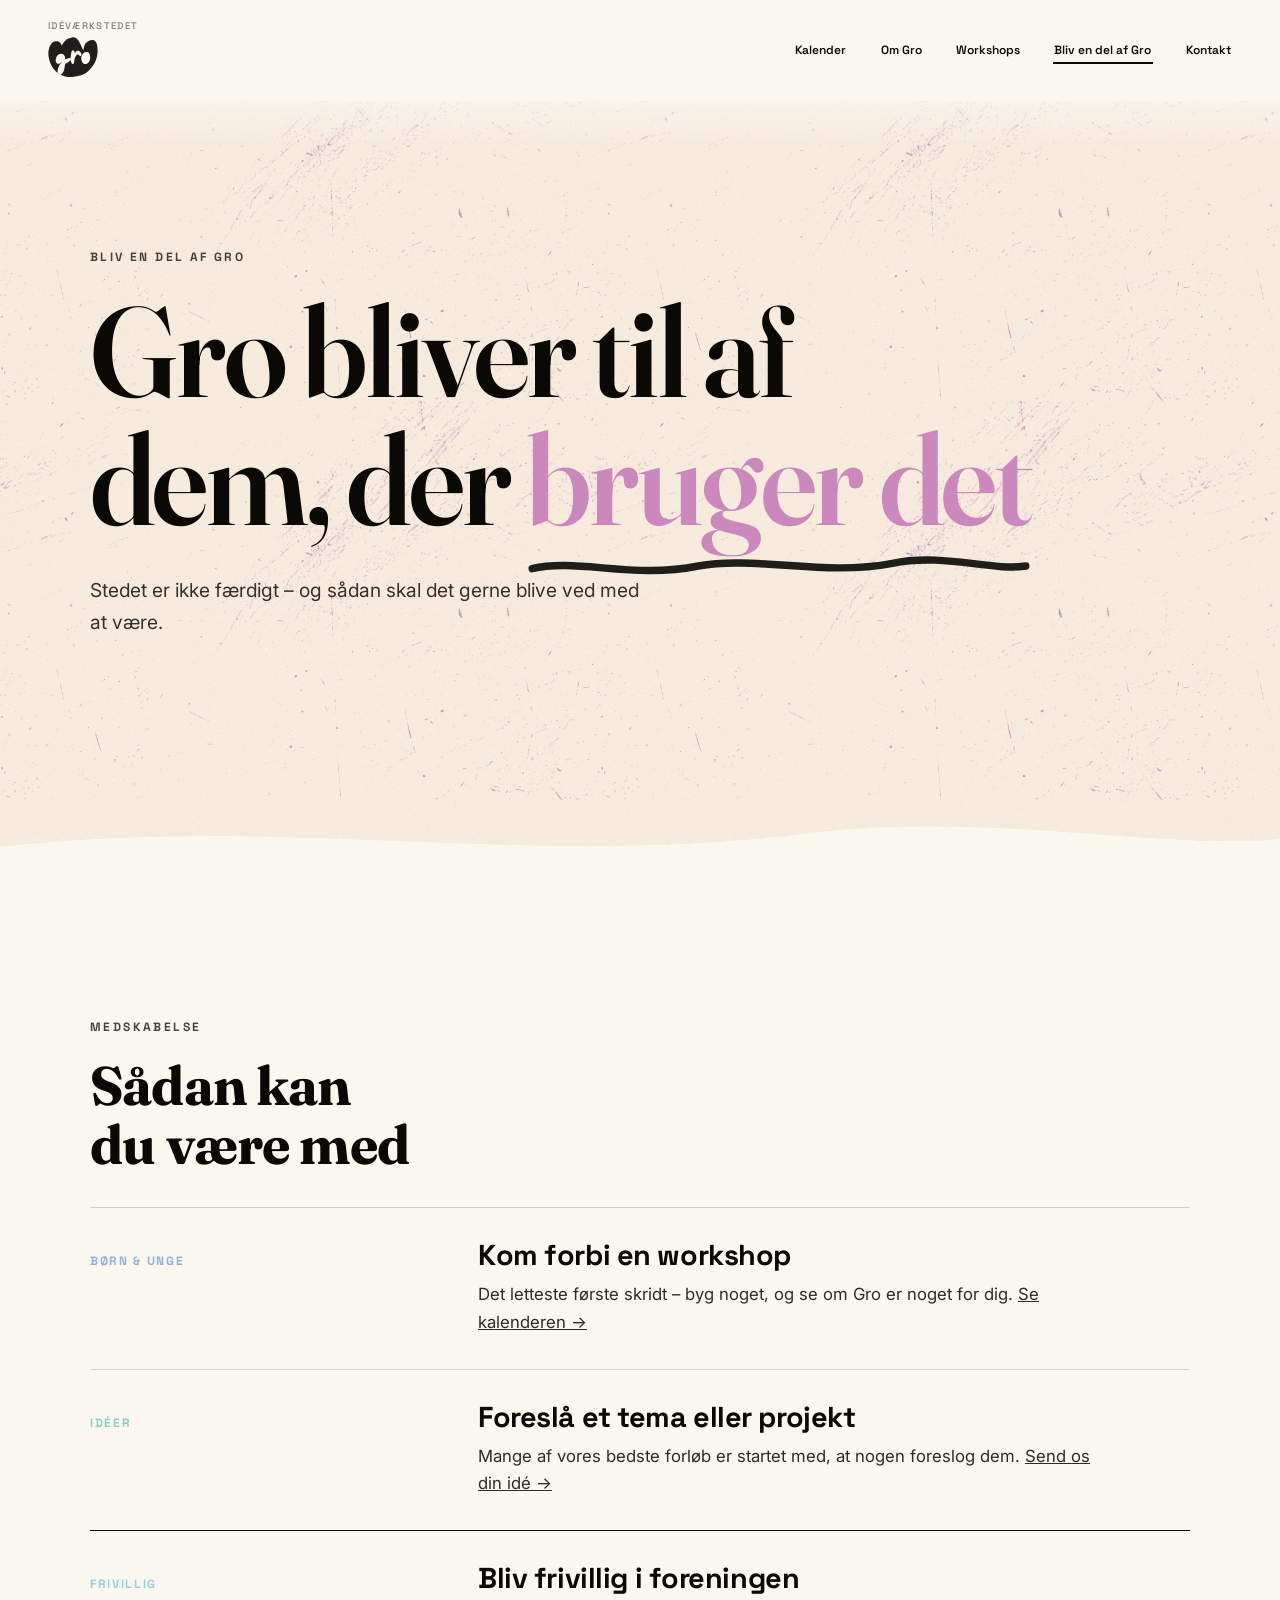
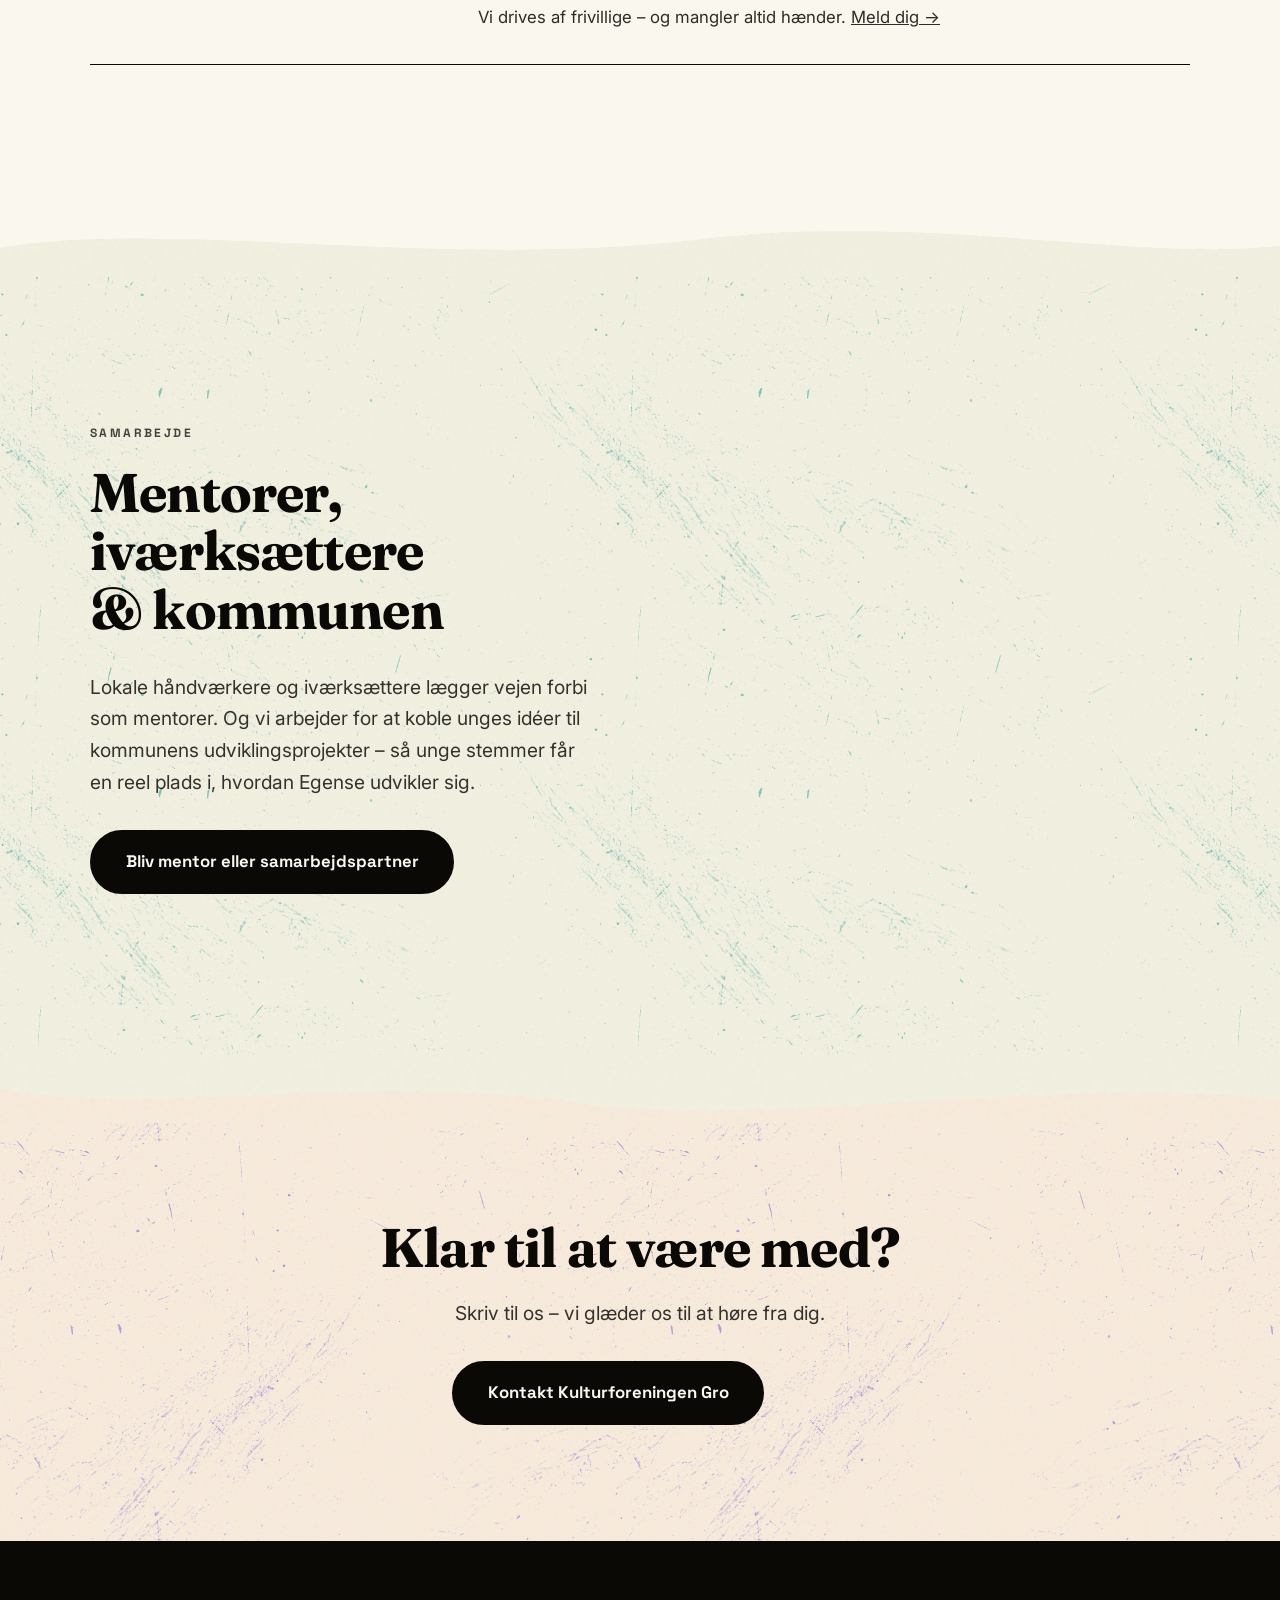
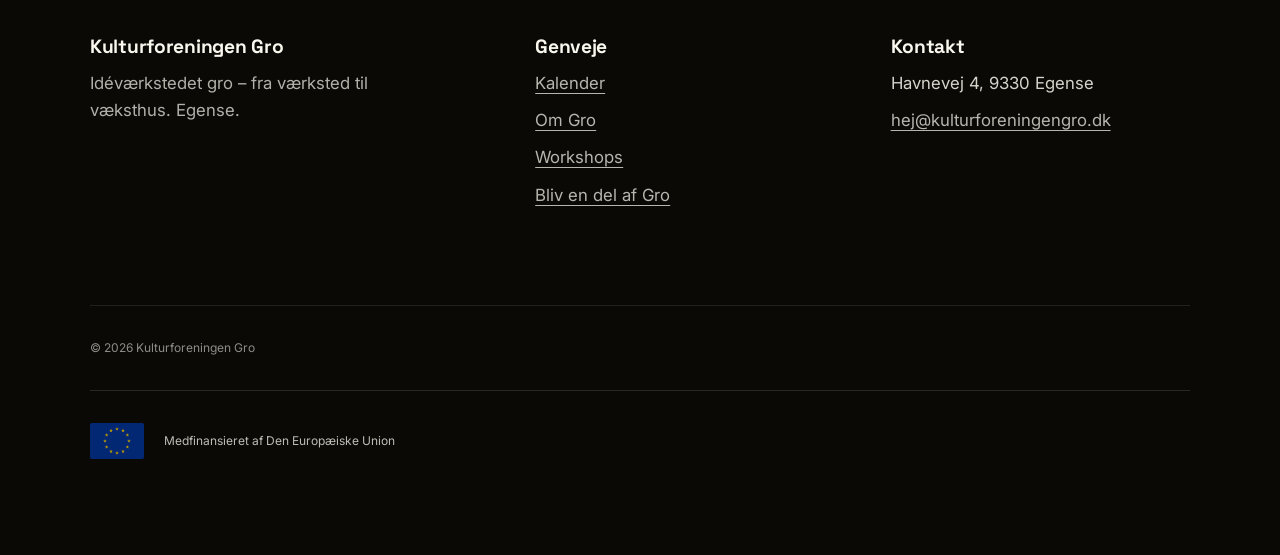
==== commit cad40a9f: "Extend the accent scratch overlay to colour-block sections on inner pages Same masked assets/scratch" ====
--- a/bliv-med.html
+++ b/bliv-med.html
@@ -38,7 +38,7 @@
 
     <main id="main" class="page-content">
         <!-- Hero -->
-        <section class="hero bg-pink" aria-labelledby="hero-title">
+        <section class="hero bg-pink" aria-labelledby="hero-title" style="--scratch-pos: 150px 300px;">
             <div class="container">
                 <div data-reveal>
                     <p class="eyebrow">Bliv en del af Gro</p>
@@ -89,7 +89,7 @@
         </div>
 
         <!-- Samarbejde -->
-        <section id="samarbejde" class="hero bg-green" aria-labelledby="samarbejde-title">
+        <section id="samarbejde" class="hero bg-green" aria-labelledby="samarbejde-title" style="--scratch-pos: 450px 50px; --scratch-transform: scaleY(-1);">
             <div class="container">
                 <div class="kicker" data-reveal>
                     <p class="eyebrow">Samarbejde</p>
@@ -114,7 +114,7 @@
         </div>
 
         <!-- CTA -->
-        <section class="block-tight bg-yellow" aria-labelledby="cta-title">
+        <section class="block-tight bg-yellow" aria-labelledby="cta-title" style="--scratch-pos: 250px 400px; --scratch-transform: rotate(180deg);">
             <div class="container narrow center mx-auto" data-reveal>
                 <h2 id="cta-title">Klar til at være med?</h2>
                 <p class="lead mx-auto">Skriv til os – vi glæder os til at høre fra dig.</p>
--- a/styles.css
+++ b/styles.css
@@ -48,12 +48,25 @@
 
     scroll-behavior: smooth;
     scroll-padding-top: 5.5rem;
-
-    /* "Magnetisk" scroll — kalenderens begivenheder trækker sig blidt
-       ind på midten af skærmen, når man holder op med at scrolle
-       (kun .event-row har scroll-snap-align, så resten af siden
-       opfører sig som normalt) */
+}
+
+/* "Magnetisk" scroll — kalenderens begivenheder trækker sig blidt
+   ind på midten af skærmen, når man holder op med at scrolle
+   (kun .event-row har scroll-snap-align, så resten af siden
+   opfører sig som normalt).
+   Slås kun til via JS (se enableSnap), efter forsidens reveal-animation
+   er færdig — ellers måler browseren snap-positionen mens #main stadig
+   er transformeret, og retter sig selv hen mod målet i takt med at
+   transformen forsvinder, hvilket ses som et overshoot/jump ved
+   indlæsning. */
+:root.snap-ready {
     scroll-snap-type: y proximity;
+}
+
+/* Det første snap (når .snap-ready slås til) skal lande på sin plads
+   med det samme — ikke glide derhen med scroll-behavior: smooth */
+:root.snap-instant {
+    scroll-behavior: auto;
 }
 
 @media (prefers-color-scheme: dark) {
@@ -158,6 +171,39 @@
     }
 }
 
+/* Accent-coloured scratch overlay — same masked texture as the open
+   calendar cards (assets/scratches.png), painted in the section's own
+   accent colour on top of the 12%-tinted background. Each section sets
+   its own --scratch-pos/--scratch-transform inline so the streaks don't
+   repeat identically across pages. */
+.bg-green  { --block-accent: var(--color-green); }
+.bg-orange { --block-accent: var(--color-orange); }
+.bg-yellow { --block-accent: var(--color-yellow); }
+.bg-blue   { --block-accent: var(--color-blue); }
+.bg-pink   { --block-accent: var(--color-pink); }
+
+.bg-green::before, .bg-orange::before, .bg-yellow::before,
+.bg-blue::before, .bg-pink::before {
+    content: "";
+    position: absolute;
+    inset: 0;
+    z-index: -1;
+    pointer-events: none;
+    opacity: 0.85;
+    background-color: var(--block-accent);
+    mask-image: url("assets/scratches.png");
+    -webkit-mask-image: url("assets/scratches.png");
+    mask-size: 600px 400px;
+    -webkit-mask-size: 600px 400px;
+    mask-position: var(--scratch-pos, 0px 0px);
+    -webkit-mask-position: var(--scratch-pos, 0px 0px);
+    mask-repeat: repeat;
+    -webkit-mask-repeat: repeat;
+    mask-mode: luminance;
+    -webkit-mask-source-type: luminance;
+    transform: var(--scratch-transform, none);
+}
+
 .bg-green h1, .bg-green h2, .bg-green h3,
 .bg-orange h1, .bg-orange h2, .bg-orange h3,
 .bg-yellow h1, .bg-yellow h2, .bg-yellow h3,
@@ -199,12 +245,10 @@
 }
 .inner-page .blob-divide image { opacity: 0.18; }
 
-/* Header: subtle diagonal gradient in the accent colour; fader below matches */
-.inner-page .site-header {
-    background: linear-gradient(135deg, var(--page-accent, var(--color-cream)), color-mix(in oklch, var(--page-accent, var(--color-cream)) 80%, var(--color-cream)));
-}
-.inner-page .site-header::after {
-    background: linear-gradient(to bottom, var(--page-accent, var(--color-cream)), transparent);
+/* Page title stays ink-coloured; only the highlighted word picks up the accent */
+.inner-page .page-content h1 .sketch-underline,
+.inner-page .page-content h1 .ink-circle {
+    color: var(--page-accent, currentColor);
 }
 
 .eyebrow {
@@ -488,7 +532,11 @@
     font-variation-settings: "opsz" 144, "wght" 600, "SOFT" 0;
 }
 
-.event-list { position: relative; }
+/* overflow-anchor: none — JS sets padding-top on load (and again once fonts
+   are ready) to centre the first event row. Without this, the browser's
+   scroll anchoring "corrects" for that layout shift by smooth-scrolling
+   the page, which looks like an overshoot-then-jump on load. */
+.event-list { position: relative; overflow-anchor: none; }
 .event-row {
     position: relative;
     display: grid;
@@ -583,6 +631,7 @@
     background: color-mix(in oklch, var(--event-accent) 12%, var(--color-cream));
     border-left-width: 60px;
     padding-right: 0;
+    isolation: isolate;
 }
 .event-row.is-active .event-when,
 .event-row:focus-within .event-when {
@@ -600,9 +649,15 @@
         border-left-width: 60px;
         padding-right: 0;
         z-index: 1;
+        isolation: isolate;
     }
     .event-row:hover .event-when { opacity: 0.85; }
     .event-row:hover h3 { color: inherit; }
+
+    /* Samme accentfarvede ridser + filmkorn som den åbne tilstand,
+       blot på den smallere hover-baggrund */
+    .event-row:hover:not(.is-open)::before { opacity: 0.85; }
+    .event-row:hover:not(.is-open)::after { opacity: 0.55; }
 }
 
 /* "Læs mere" toggle — diskret tekst-knap (ikke en kraftig knap-boks),
@@ -727,16 +782,58 @@
     padding-inline: clamp(var(--space-4), 6vw, var(--space-12));
     isolation: isolate;
 }
-.event-row.is-open::after {
+/* Hvert kalenderkort viser et andet udsnit af samme (fliselagte)
+   ridse-tekstur (delt mellem åben, hover, aktiv og fokus-tilstand),
+   så de accentfarvede ridser ikke ser identiske ud på tværs af kort */
+.event-row:nth-of-type(2) { --scratch-pos: 200px 100px; --scratch-transform: scaleX(-1); }
+.event-row:nth-of-type(3) { --scratch-pos: 400px 250px; }
+.event-row:nth-of-type(4) { --scratch-pos: 100px 300px; --scratch-transform: scaleY(-1); }
+.event-row:nth-of-type(5) { --scratch-pos: 300px 50px; --scratch-transform: rotate(180deg); }
+.event-row:nth-of-type(6) { --scratch-pos: 500px 200px; --scratch-transform: scaleX(-1); }
+.event-row:nth-of-type(7) { --scratch-pos: 150px 350px; --scratch-transform: scaleY(-1); }
+
+/* Begge lag er altid til stede (skjult med opacity: 0) og fader
+   ind sammen med baggrundsfarvens egen transition — ellers blinker
+   det bløde korn gråt/farveløst i det øjeblik det dukker op, før
+   accentfarven nedenunder når at fade ind */
+.event-row::before,
+.event-row::after {
     content: "";
     position: absolute;
     inset: 0;
     z-index: -1;
     pointer-events: none;
+    opacity: 0;
+    transition: opacity 320ms var(--ease-standard);
+}
+.event-row::before {
+    background-color: var(--event-accent, var(--color-orange));
+    mask-image: url("assets/scratches.png");
+    -webkit-mask-image: url("assets/scratches.png");
+    mask-size: 600px 400px;
+    -webkit-mask-size: 600px 400px;
+    mask-position: var(--scratch-pos, 0px 0px);
+    -webkit-mask-position: var(--scratch-pos, 0px 0px);
+    mask-repeat: repeat;
+    -webkit-mask-repeat: repeat;
+    mask-mode: luminance;
+    -webkit-mask-source-type: luminance;
+    transform: var(--scratch-transform, none);
+}
+.event-row::after {
     background-image: url("assets/grain.jpg");
     background-size: 500px 500px;
+    mix-blend-mode: soft-light;
+}
+.event-row.is-open::before,
+.event-row.is-active:not(.is-open)::before,
+.event-row:focus-within:not(.is-open)::before {
+    opacity: 0.85;
+}
+.event-row.is-open::after,
+.event-row.is-active:not(.is-open)::after,
+.event-row:focus-within:not(.is-open)::after {
     opacity: 0.55;
-    mix-blend-mode: soft-light;
 }
 .event-row.is-open + .event-row { border-top-color: transparent; }
 .event-row.is-open h3,
@@ -772,7 +869,7 @@
 @media (prefers-reduced-motion: reduce) {
     .event-row, .event-when, .event-row h3,
     .event-toggle, .event-toggle-arrow, .event-details-wrap, .event-tag { transition: none; }
-    :root { scroll-snap-type: none; }
+    :root.snap-ready { scroll-snap-type: none; }
 }
 
 /* =====================================================
@@ -817,11 +914,26 @@
 
 /* =====================================================
    Reveal-on-scroll — subtle
-   ===================================================== */
-
-[data-reveal] { opacity: 0; transform: translateY(22px); transition: opacity 560ms var(--ease-pop), transform 560ms var(--ease-pop); }
-[data-reveal].is-visible { opacity: 1; transform: none; }
-@media (prefers-reduced-motion: reduce) { [data-reveal] { opacity: 1; transform: none; transition: none; } }
+   Pure CSS via scroll-driven animations: each [data-reveal]
+   element fades/slides in as it enters the viewport, scrubbed
+   by its own view-progress timeline (off the main thread, no
+   IntersectionObserver needed). Elements are visible by default,
+   so browsers without support simply skip the animation.
+   ===================================================== */
+
+@keyframes gro-reveal {
+    from { opacity: 0; transform: translateY(22px); }
+}
+
+@supports (animation-timeline: view()) {
+    @media (prefers-reduced-motion: no-preference) {
+        [data-reveal] {
+            animation: gro-reveal var(--ease-pop) both;
+            animation-timeline: view();
+            animation-range: entry 0% entry 100%;
+        }
+    }
+}
 
 @media (prefers-reduced-motion: no-preference) {
     #main.page-reveal {
@@ -834,6 +946,56 @@
 }
 @media (prefers-reduced-motion: reduce) {
     #main.page-reveal { animation: none; opacity: 1; transform: none; }
+}
+
+/* =====================================================
+   View Transitions — app-like morphing between pages
+   Progressive enhancement (Chrome/Edge 126+); ignored
+   elsewhere. The header stays put instead of cross-fading,
+   each inner page's opening colour block morphs into the
+   next page's, and the rest of the page settles in with a
+   gentle drift in the brand's easing.
+   ===================================================== */
+@media (prefers-reduced-motion: no-preference) {
+    @view-transition {
+        navigation: auto;
+    }
+
+    ::view-transition-group(root) {
+        animation-duration: 360ms;
+        animation-timing-function: var(--ease-standard);
+    }
+    ::view-transition-old(root) { animation-name: gro-vt-out; }
+    ::view-transition-new(root) { animation-name: gro-vt-in; }
+    @keyframes gro-vt-out {
+        to { opacity: 0; transform: translateY(-16px); }
+    }
+    @keyframes gro-vt-in {
+        from { opacity: 0; transform: translateY(16px); }
+    }
+
+    /* Header is identical on every page — keep it static
+       rather than cross-fading it along with the content */
+    .site-header {
+        view-transition-name: site-header;
+    }
+    ::view-transition-image-pair(site-header) { isolation: auto; }
+    ::view-transition-old(site-header),
+    ::view-transition-new(site-header) {
+        animation: none;
+        mix-blend-mode: normal;
+    }
+    ::view-transition-old(site-header) { display: none; }
+
+    /* Each inner page's hero block morphs (position, size and
+       colour) into the next page's, instead of just appearing */
+    .page-content > .hero:first-child {
+        view-transition-name: page-hero;
+    }
+    ::view-transition-group(page-hero) {
+        animation-duration: 420ms;
+        animation-timing-function: var(--ease-pop);
+    }
 }
 
 /* =====================================================
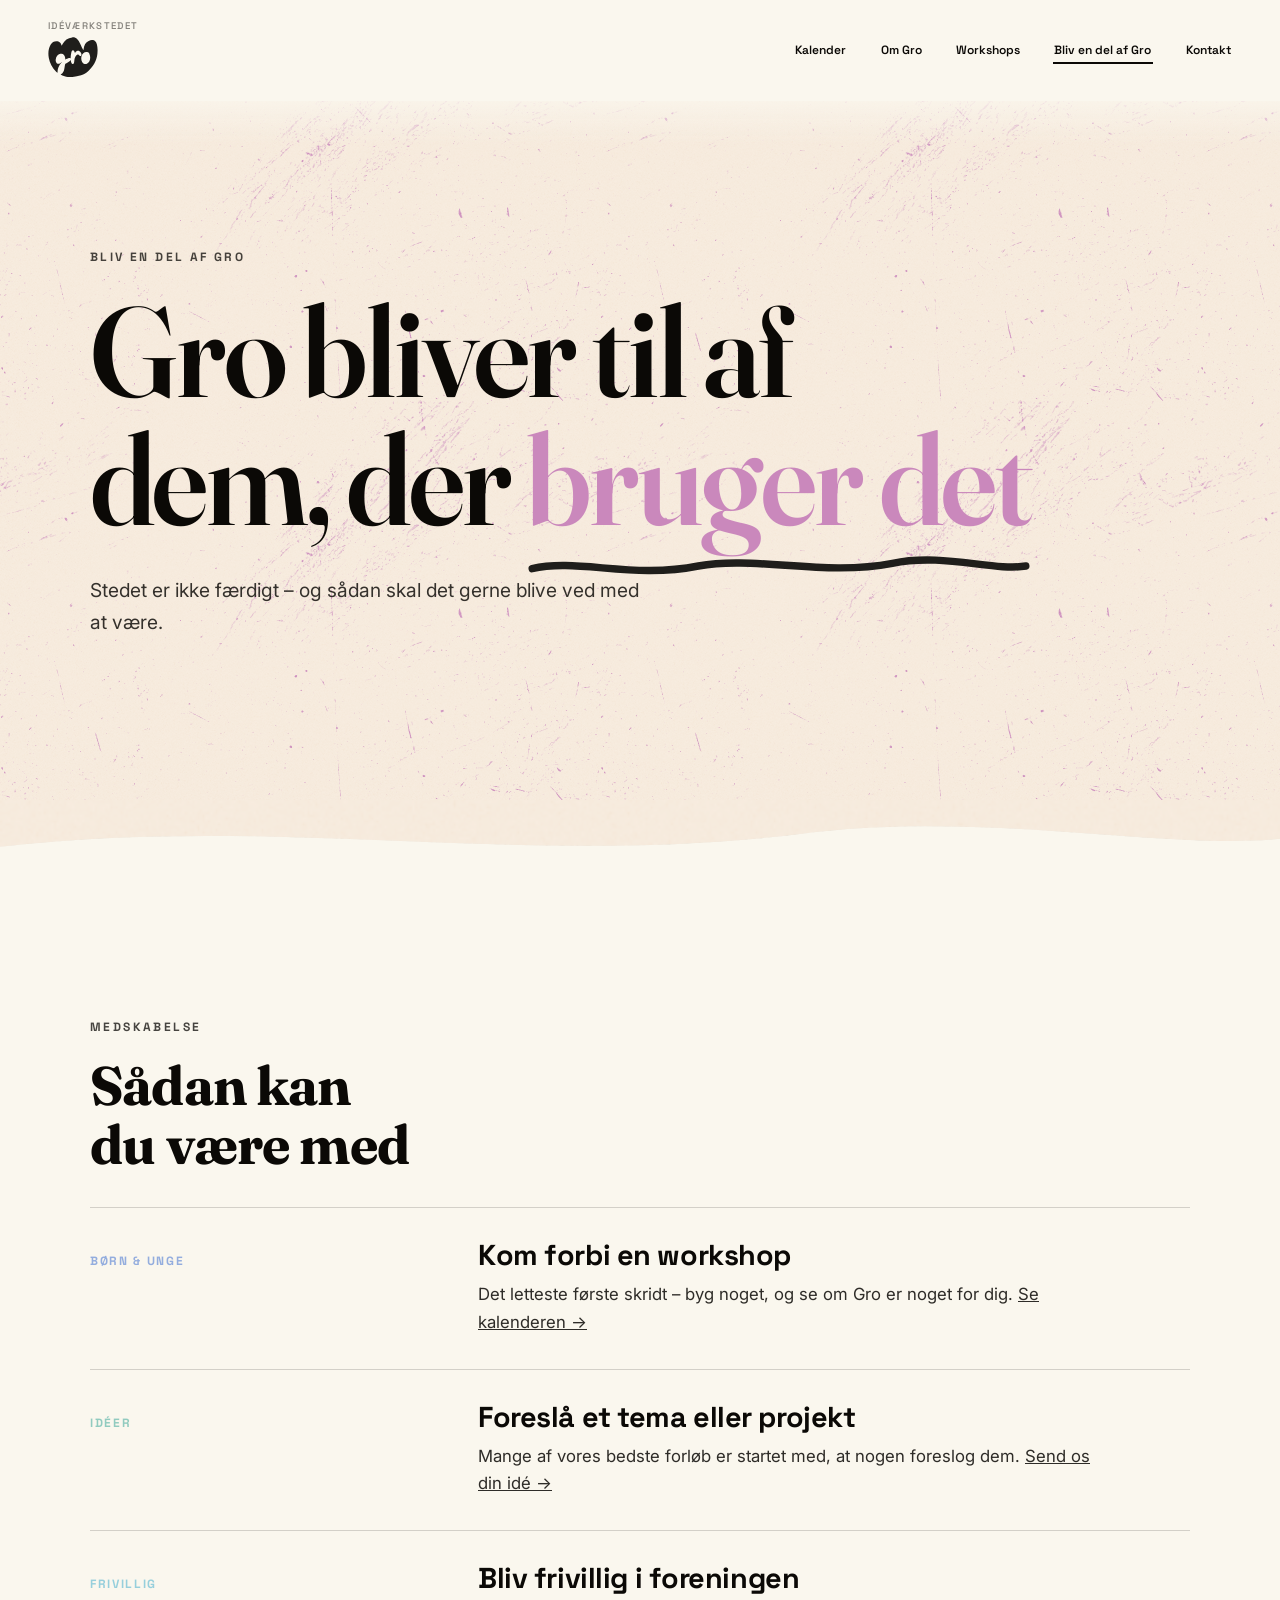
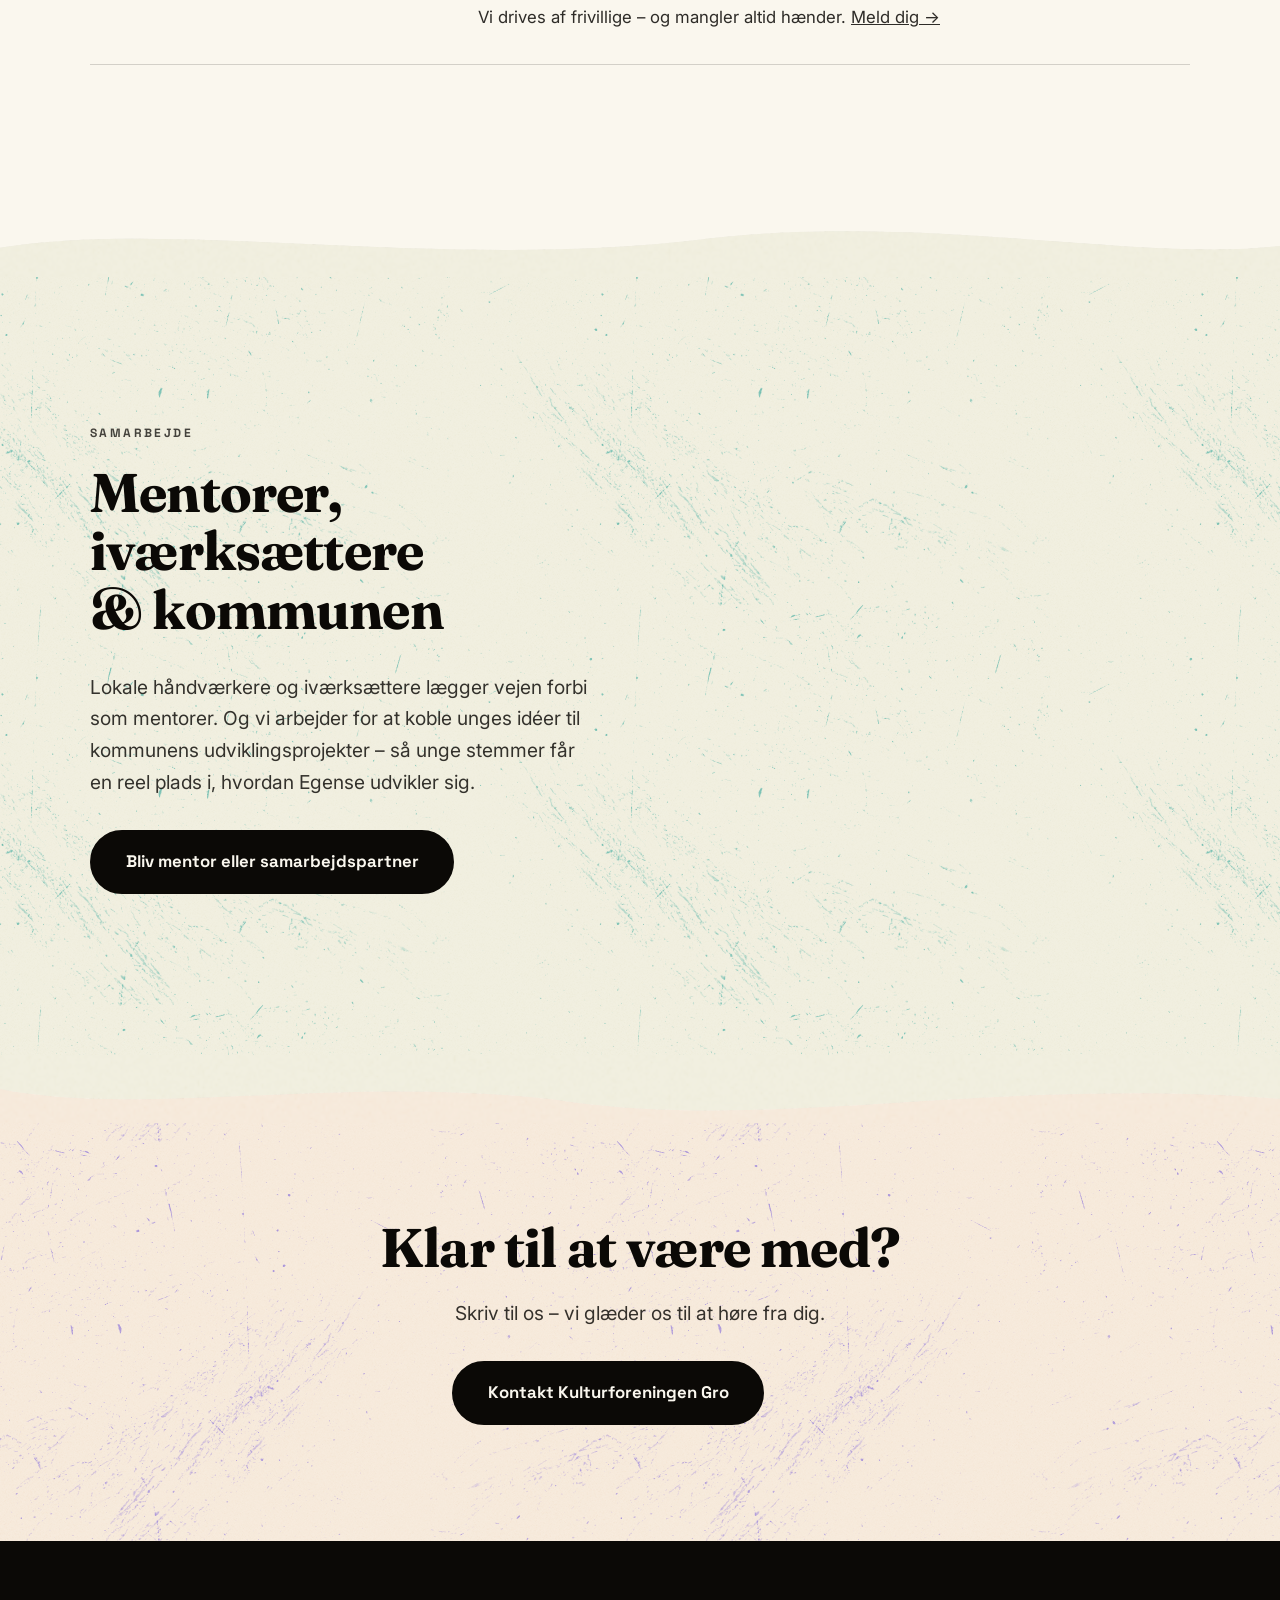
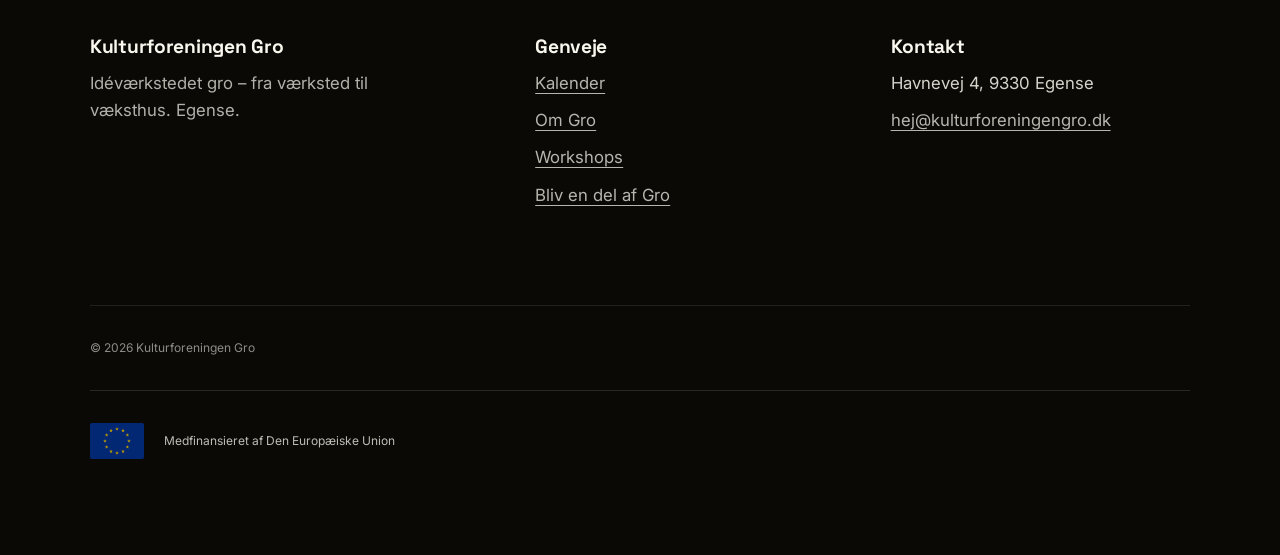
==== commit 91949f70: "Optimize fonts and event photo for performance Convert kredsloeb.png to WebP (397KB -> 36KB) and uni" ====
--- a/bliv-med.html
+++ b/bliv-med.html
@@ -10,7 +10,7 @@
     <link rel="icon" href="assets/favicon.svg" type="image/svg+xml" />
     <link rel="preconnect" href="https://fonts.googleapis.com" />
     <link rel="preconnect" href="https://fonts.gstatic.com" crossorigin />
-    <link href="https://fonts.googleapis.com/css2?family=Space+Grotesk:wght@500;600;700&family=Fraunces:opsz,wght@9..144,600;9..144,700&family=Inter:wght@400;500;600;700&display=swap" rel="stylesheet" />
+    <link href="https://fonts.googleapis.com/css2?family=Space+Grotesk:wght@500;600;700&family=Fraunces:opsz,wght,SOFT@9..144,300..700,0..100&family=Inter:wght@400;500;600;700&display=swap" rel="stylesheet" />
     <link rel="stylesheet" href="styles.css" />
 </head>
 
--- a/styles.css
+++ b/styles.css
@@ -450,8 +450,8 @@
         position: absolute; inset-inline: 0; top: 100%;
         background: var(--color-cream);
         border-bottom: 2px solid var(--color-ink);
-        transform: translateY(-12px); opacity: 0; pointer-events: none;
-        transition: transform var(--trans-fast), opacity var(--trans-fast);
+        transform: translateY(-8px); opacity: 0; pointer-events: none;
+        transition: transform 220ms var(--ease-standard), opacity 220ms var(--ease-standard);
     }
     .site-nav[data-open="true"] { transform: translateY(0); opacity: 1; pointer-events: auto; }
     .site-nav ul { flex-direction: column; align-items: stretch; gap: 0; padding: var(--space-3) clamp(1.5rem, 5vw, 3rem) var(--space-6); font-size: 1.05rem; }
@@ -482,8 +482,8 @@
     align-items: baseline;
     padding-block: var(--space-6);
     padding-left: 0;
-    border-top: 1px solid currentColor;
-    border-color: color-mix(in oklch, var(--color-ink) 16%, transparent);
+    --item-border-color: color-mix(in oklch, var(--color-ink) 16%, transparent);
+    border-top: 1px solid var(--item-border-color);
     transition: padding-left 260ms var(--ease-pop);
 }
 @media (hover: hover) {
@@ -492,9 +492,9 @@
 }
 .item-row .item-label { display: inline-block; transition: opacity 200ms var(--ease-standard), transform 260ms var(--ease-pop); }
 .bg-green .item-row, .bg-orange .item-row, .bg-blue .item-row, .bg-pink .item-row, .bg-ink .item-row {
-    border-color: oklch(97.5% 0.012 88 / 0.28);
-}
-.item-row:last-child { border-bottom: 1px solid; border-color: inherit; }
+    --item-border-color: oklch(97.5% 0.012 88 / 0.28);
+}
+.item-row:last-child { border-bottom: 1px solid var(--item-border-color); }
 .item-row .item-label { font-family: var(--font-head); font-weight: 700; font-size: var(--text-sm); text-transform: uppercase; letter-spacing: 0.14em; opacity: 0.7; }
 .item-row h3 { margin-bottom: 0.35em; }
 .item-row p { margin-bottom: 0; opacity: 0.85; }
@@ -536,7 +536,10 @@
    are ready) to centre the first event row. Without this, the browser's
    scroll anchoring "corrects" for that layout shift by smooth-scrolling
    the page, which looks like an overshoot-then-jump on load. */
-.event-list { position: relative; overflow-anchor: none; }
+/* z-index + isolation — keeps the wildflower backdrop (.weed-layer,
+   position: fixed, painted after <main> in source order) from showing
+   through on top of the event cards' own background and text. */
+.event-list { position: relative; z-index: 1; isolation: isolate; overflow-anchor: none; }
 .event-row {
     position: relative;
     display: grid;
@@ -549,12 +552,13 @@
     padding-left: calc(50vw - 50% - var(--vw-overhang, 0px) / 2 + var(--space-4));
     padding-right: calc(50vw - 50% - var(--vw-overhang, 0px) / 2 + var(--space-4));
     border-left: 10px solid var(--event-accent, var(--color-orange));
+    border-top: 0 solid var(--event-accent, var(--color-orange));
     scroll-snap-align: center;
     scroll-margin-block: 5.5rem;
     transition: opacity 280ms var(--ease-standard), transform 280ms var(--ease-standard),
         background-color 320ms var(--ease-standard), color 320ms var(--ease-standard),
         border-color 320ms var(--ease-standard), border-radius 320ms var(--ease-standard),
-        border-left-width 320ms var(--ease-pop),
+        border-left-width 320ms var(--ease-pop), border-top-width 320ms var(--ease-pop),
         padding-inline 320ms var(--ease-standard), margin-inline 320ms var(--ease-standard);
 }
 .event-info { position: relative; min-width: 0; }
@@ -642,7 +646,7 @@
     color: inherit;
 }
 @media (hover: hover) {
-    .event-list:hover .event-row:not(.is-open) { opacity: 0.38; }
+    .event-list:hover .event-row:not(.is-open):not(:hover) { opacity: 0.38; }
     .event-row:hover {
         opacity: 1;
         background: color-mix(in oklch, var(--event-accent) 12%, var(--color-cream));
@@ -774,8 +778,7 @@
     z-index: 1;
     background: color-mix(in oklch, var(--event-accent, var(--color-orange)) 12%, var(--color-cream));
     color: var(--color-ink);
-    border-color: transparent;
-    border-top: 10px solid var(--event-accent, var(--color-orange));
+    border-top-width: 10px;
     border-left-width: 0;
     border-radius: 0;
     margin-inline: calc(50% - 50vw + var(--vw-overhang, 0px) / 2);
@@ -835,7 +838,6 @@
 .event-row:focus-within:not(.is-open)::after {
     opacity: 0.55;
 }
-.event-row.is-open + .event-row { border-top-color: transparent; }
 .event-row.is-open h3,
 .event-row.is-open:hover h3,
 .event-row.is-open.is-active h3,
@@ -954,24 +956,27 @@
    elsewhere. The header stays put instead of cross-fading,
    each inner page's opening colour block morphs into the
    next page's, and the rest of the page settles in with a
-   gentle drift in the brand's easing.
+   gentle cross-fade in the brand's easing.
    ===================================================== */
 @media (prefers-reduced-motion: no-preference) {
     @view-transition {
         navigation: auto;
     }
 
+    /* Plain cross-fade (no slide) — the hero block morphs on its
+       own timeline below, and a vertical drift here would create a
+       moving edge that briefly gaps under it as the two settle */
     ::view-transition-group(root) {
-        animation-duration: 360ms;
+        animation-duration: 600ms;
         animation-timing-function: var(--ease-standard);
     }
     ::view-transition-old(root) { animation-name: gro-vt-out; }
     ::view-transition-new(root) { animation-name: gro-vt-in; }
     @keyframes gro-vt-out {
-        to { opacity: 0; transform: translateY(-16px); }
+        to { opacity: 0; }
     }
     @keyframes gro-vt-in {
-        from { opacity: 0; transform: translateY(16px); }
+        from { opacity: 0; }
     }
 
     /* Header is identical on every page — keep it static
@@ -993,7 +998,7 @@
         view-transition-name: page-hero;
     }
     ::view-transition-group(page-hero) {
-        animation-duration: 420ms;
+        animation-duration: 700ms;
         animation-timing-function: var(--ease-pop);
     }
 }
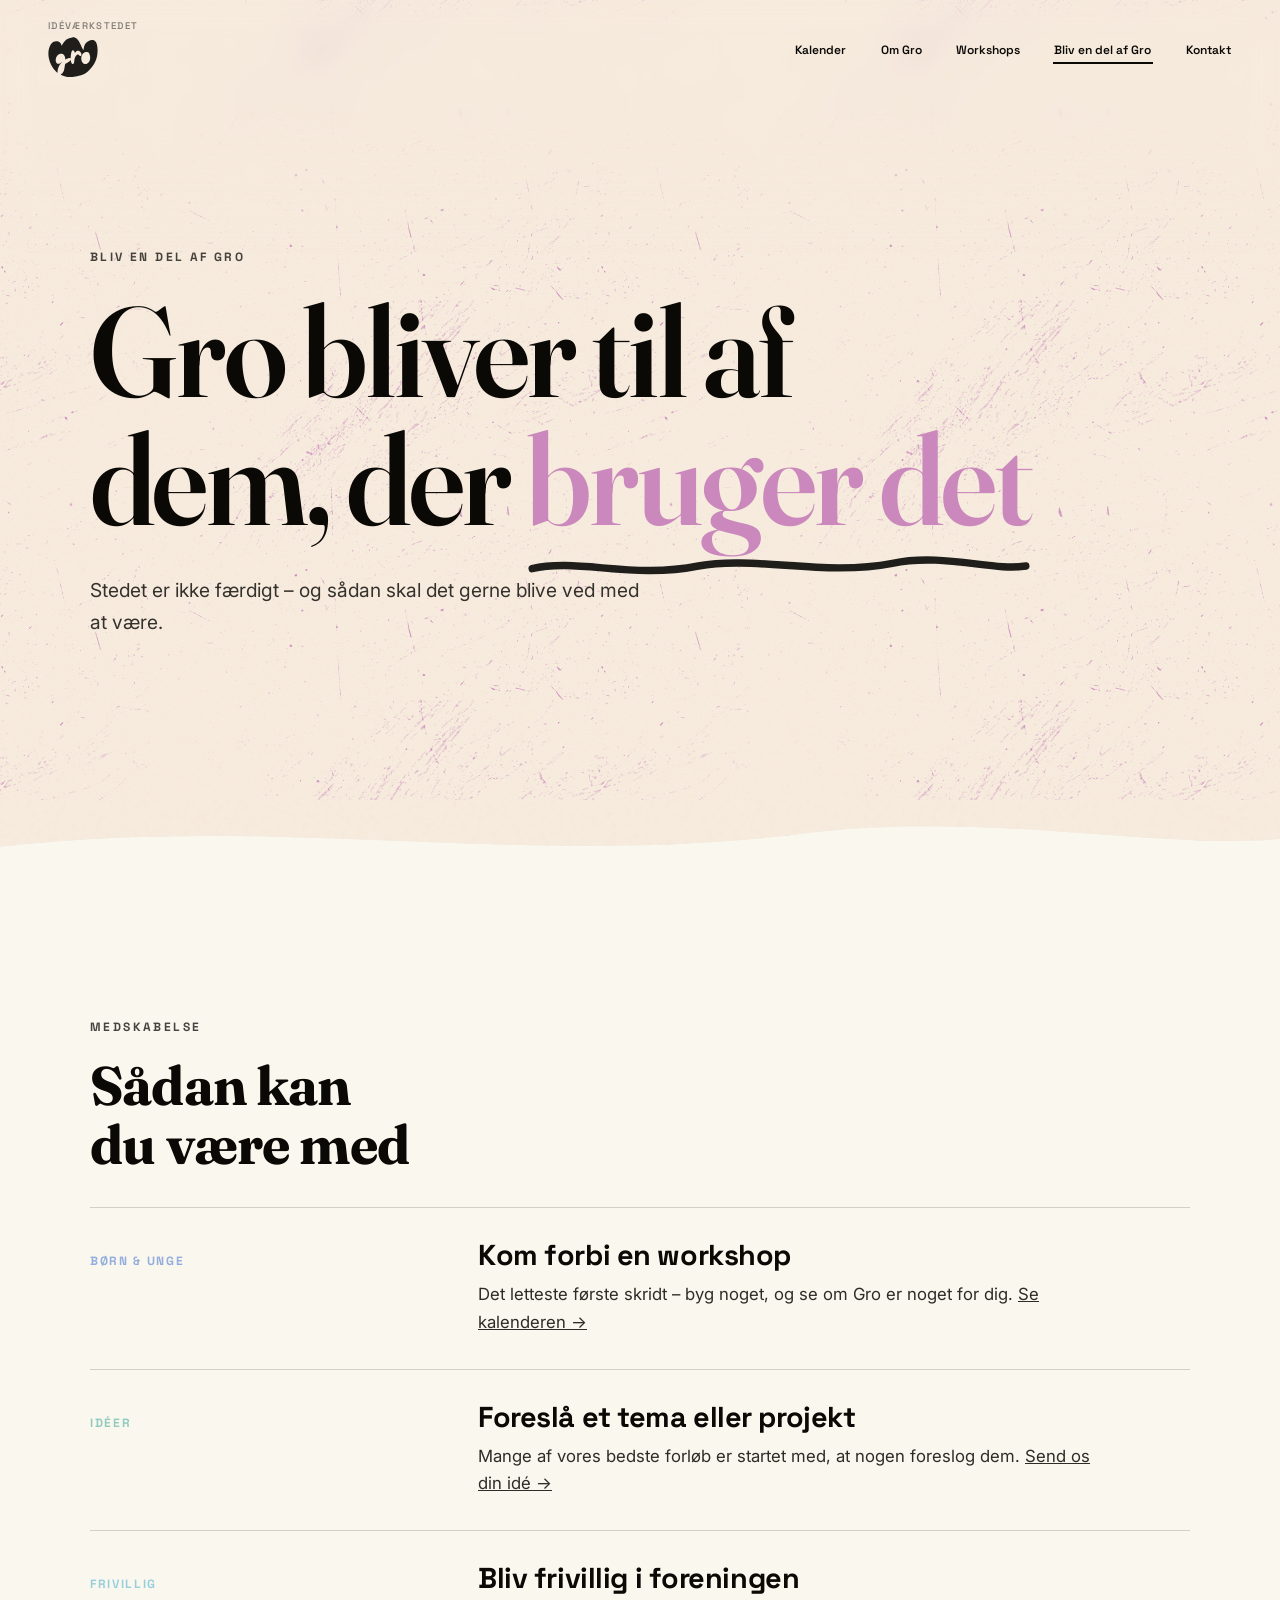
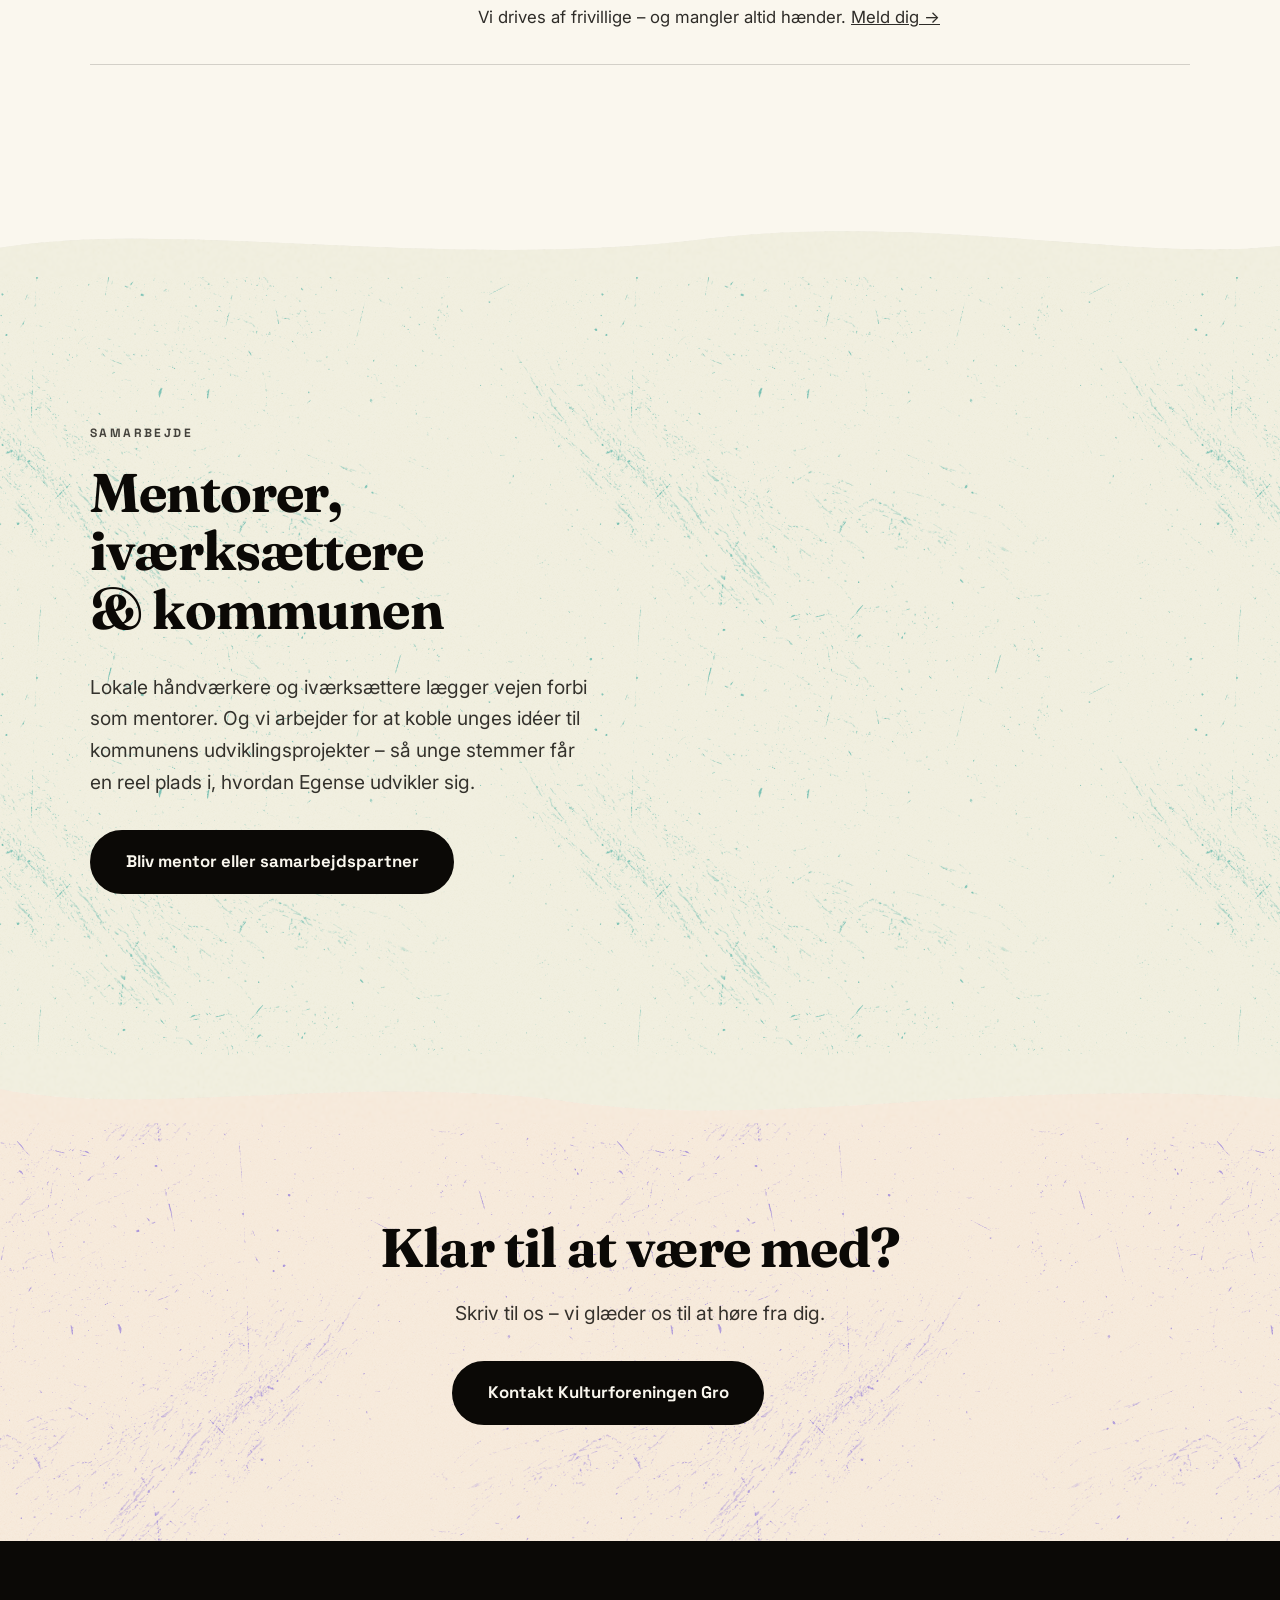
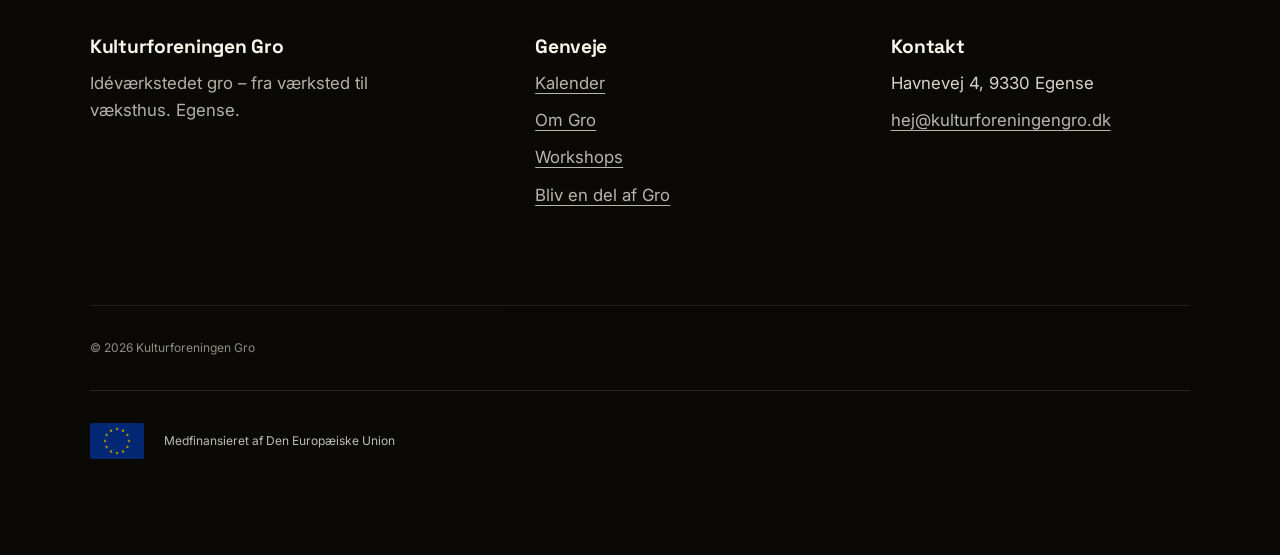
==== commit 20dca53f: "Restore gradient fade on header blur via a separate fixed overlay backdrop-filter on .site-header it" ====
--- a/bliv-med.html
+++ b/bliv-med.html
@@ -35,6 +35,7 @@
             </ul>
         </nav>
     </header>
+    <div class="header-blur-fade" aria-hidden="true"></div>
 
     <main id="main" class="page-content">
         <!-- Hero -->
--- a/styles.css
+++ b/styles.css
@@ -7,8 +7,7 @@
     --color-cream: oklch(97.5% 0.012 88);
     --color-ink: oklch(14% 0.007 80);
     --color-ink-soft: oklch(33% 0.010 80);
-    --header-fade: oklch(97.5% 0.012 88 / 0.7);
-    --header-fade-0: oklch(97.5% 0.012 88 / 0);
+    --header-h: 6.25rem;
 
     /* Cool analog palette — mint → sky → periwinkle → lavender → rose
        oklch gives perceptually even lightness across hues;
@@ -75,8 +74,6 @@
         --color-ink: oklch(97.5% 0.012 88);
         --color-ink-soft: oklch(80% 0.012 82);
         --color-on-bold: oklch(13.5% 0.007 80);
-        --header-fade: oklch(13.5% 0.007 80 / 0.7);
-        --header-fade-0: oklch(13.5% 0.007 80 / 0);
     }
 }
 
@@ -251,6 +248,13 @@
     color: var(--page-accent, currentColor);
 }
 
+/* Hero's colour block reaches the very top of the page, behind the
+   now-transparent header — content gets pushed down to clear it */
+.inner-page .page-content > .hero:first-child {
+    margin-top: calc(-1 * var(--header-h));
+    padding-top: calc(var(--header-h) + clamp(4rem, 11vw, var(--space-16)));
+}
+
 .eyebrow {
     display: inline-block;
     font-family: var(--font-head);
@@ -369,17 +373,25 @@
     justify-content: space-between;
     gap: var(--space-4);
     padding: 1.4rem clamp(1.5rem, 5vw, 3rem);
-    background: var(--color-cream);
-}
-.site-header::after {
-    content: "";
-    position: absolute;
-    left: 0;
-    right: 0;
-    top: 100%;
-    height: 2.75rem;
-    background: linear-gradient(to bottom, var(--header-fade), var(--header-fade-0));
+    background: transparent;
+}
+
+/* Frosted-glass fade beneath the header — a separate fixed layer (not a
+   pseudo-element of .site-header) because backdrop-filter on a pseudo-
+   element of the sticky header doesn't pick up the scrolled content as
+   its backdrop in this engine. Sits just below the header in the stack
+   so nav links/logo stay sharp on top, and fades out via mask-image so
+   the blur softens into the page instead of cutting off hard. */
+.header-blur-fade {
+    position: fixed;
+    inset: 0 0 auto 0;
+    height: calc(var(--header-h) * 2.5);
+    z-index: 99;
     pointer-events: none;
+    backdrop-filter: blur(14px);
+    -webkit-backdrop-filter: blur(14px);
+    mask-image: linear-gradient(to bottom, white 0%, white 40%, transparent 100%);
+    -webkit-mask-image: linear-gradient(to bottom, white 0%, white 40%, transparent 100%);
 }
 
 .brand-link {
@@ -448,8 +460,9 @@
     .nav-toggle { display: inline-flex; }
     .site-nav {
         position: absolute; inset-inline: 0; top: 100%;
-        background: var(--color-cream);
-        border-bottom: 2px solid var(--color-ink);
+        background: color-mix(in oklch, var(--color-cream) 82%, transparent);
+        backdrop-filter: blur(14px);
+        -webkit-backdrop-filter: blur(14px);
         transform: translateY(-8px); opacity: 0; pointer-events: none;
         transition: transform 220ms var(--ease-standard), opacity 220ms var(--ease-standard);
     }
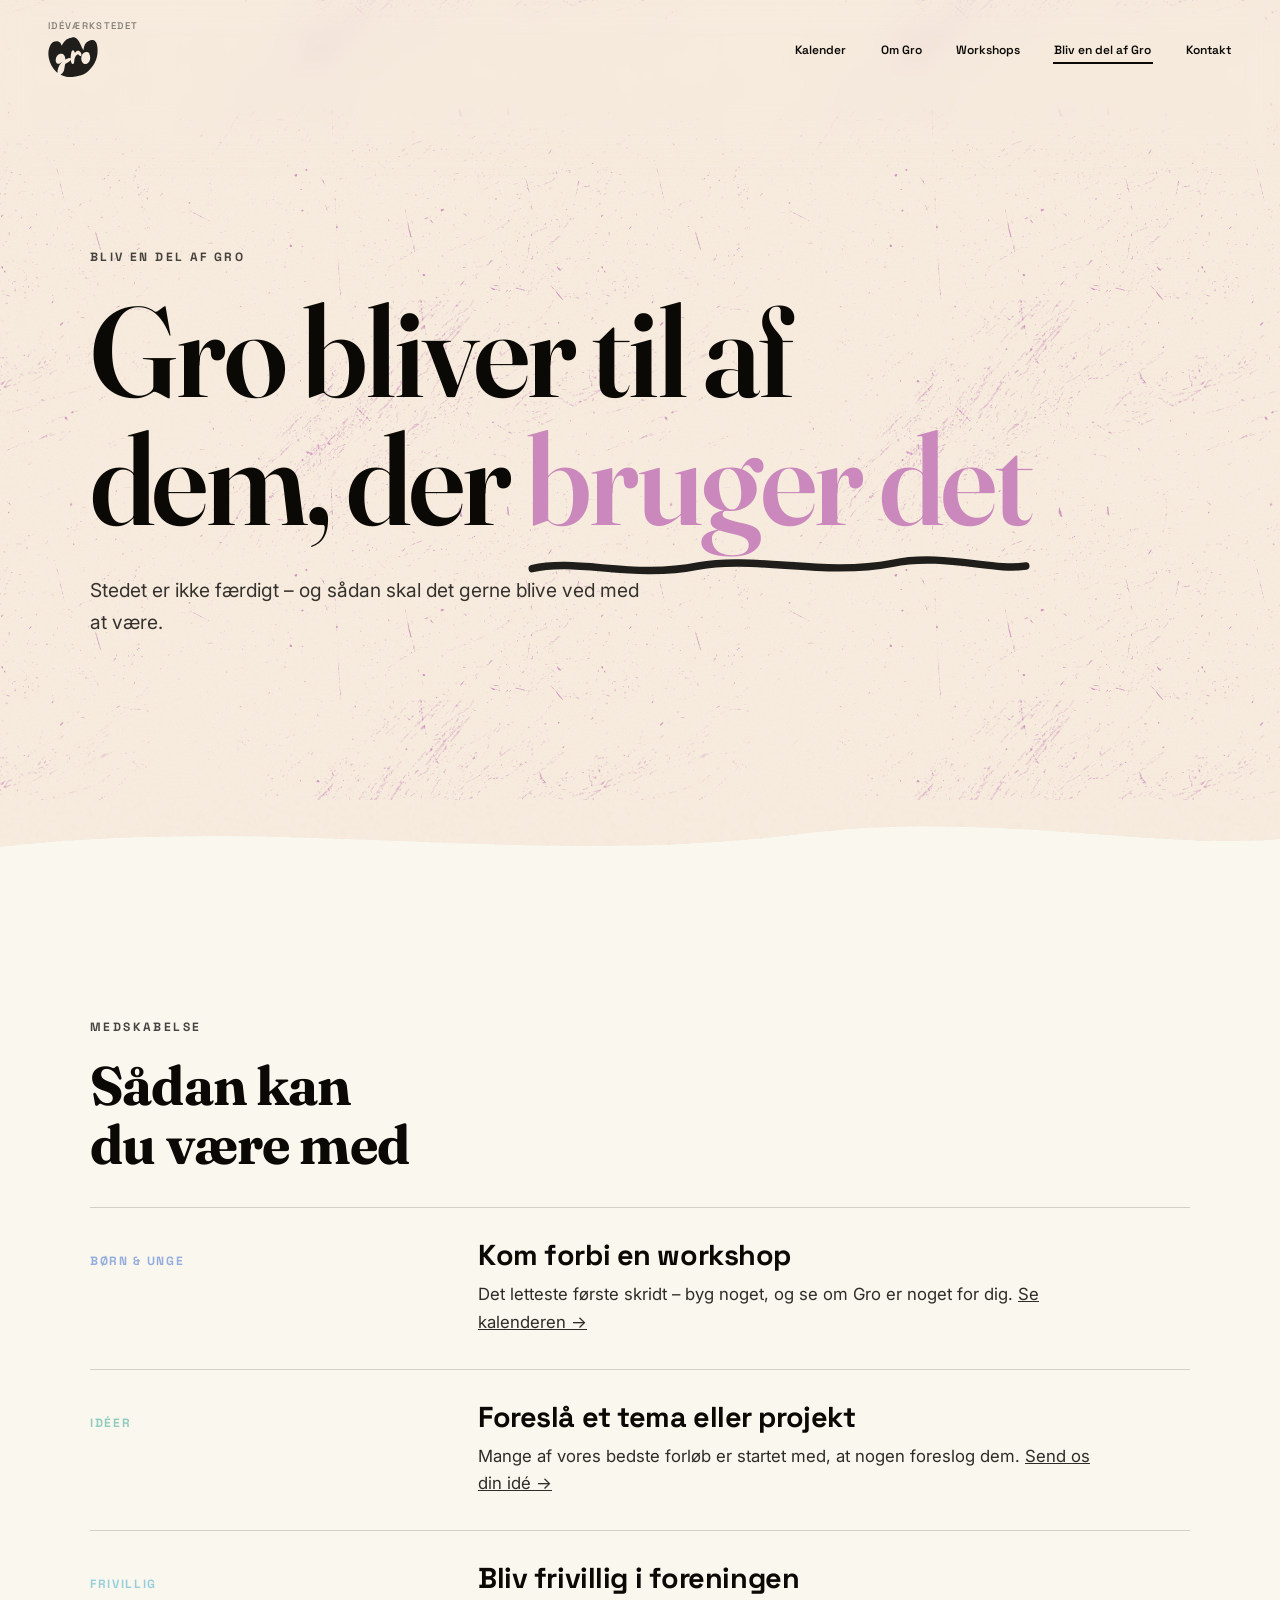
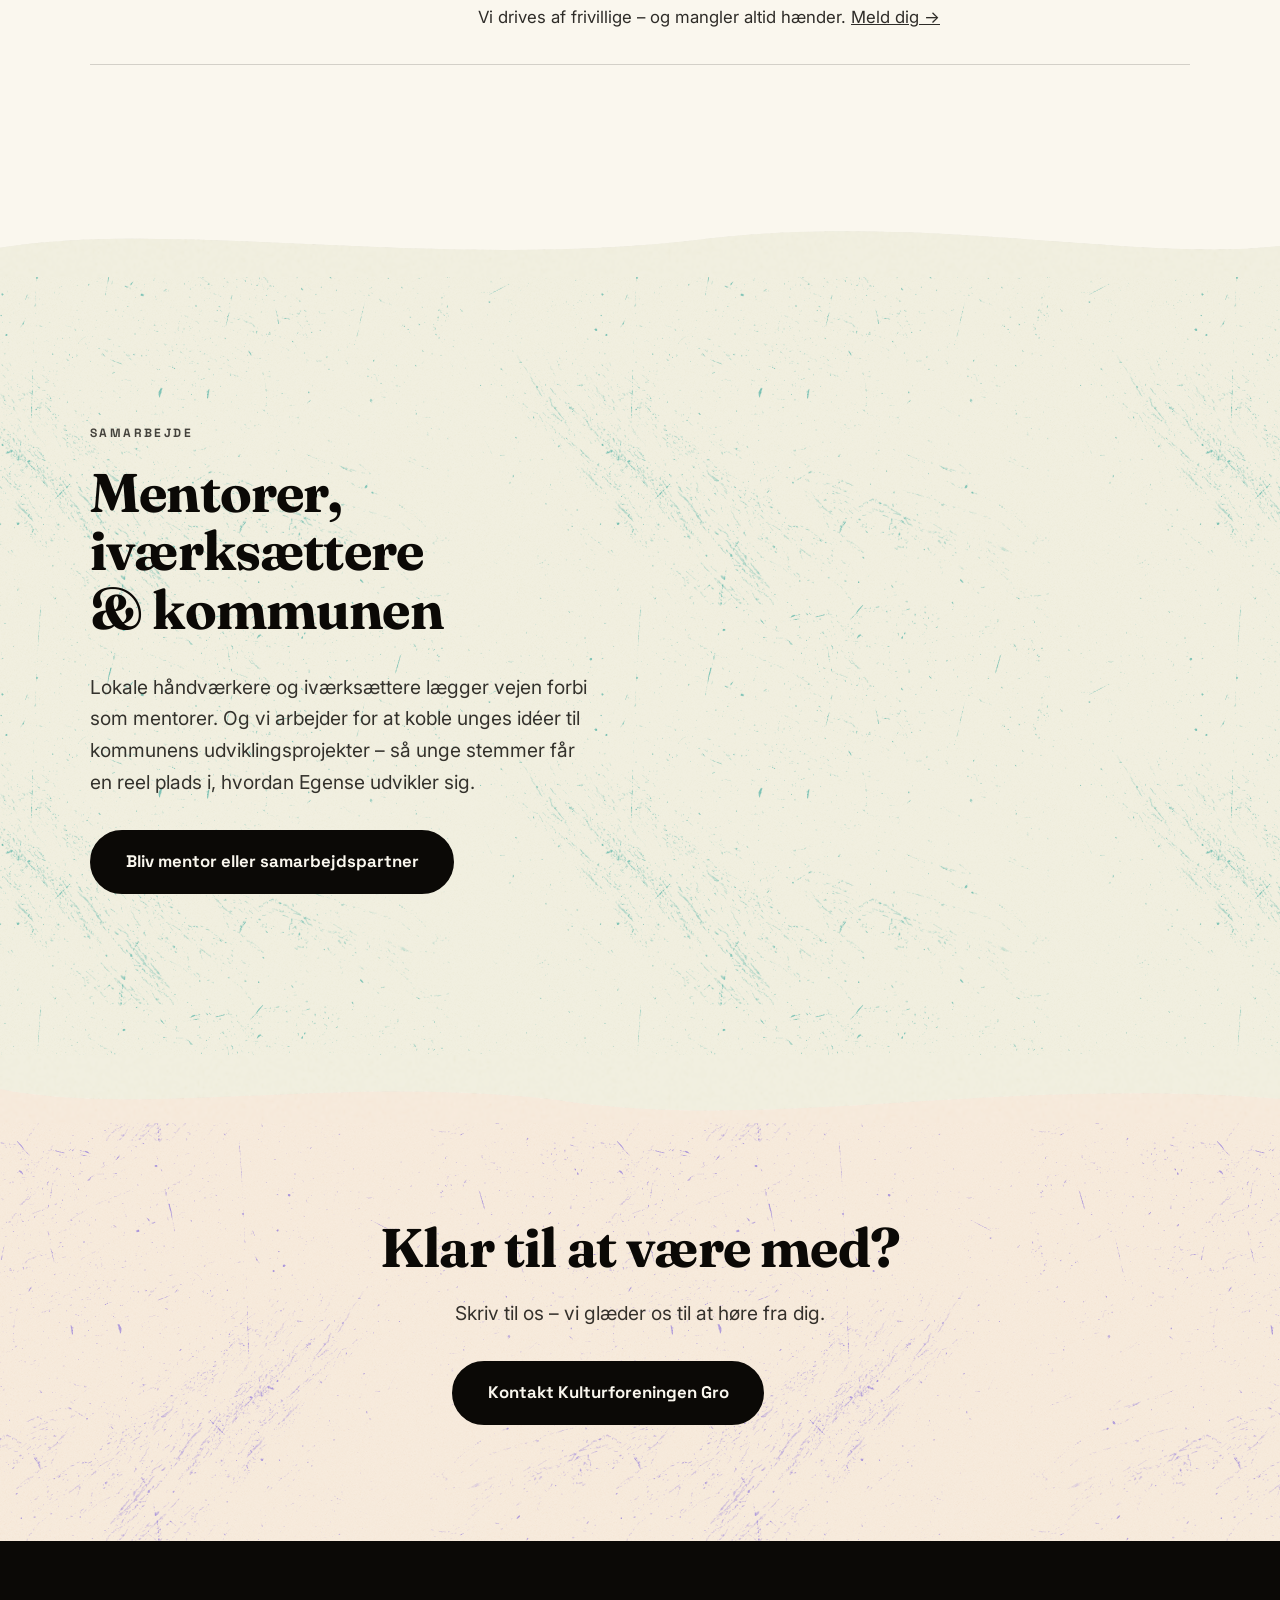
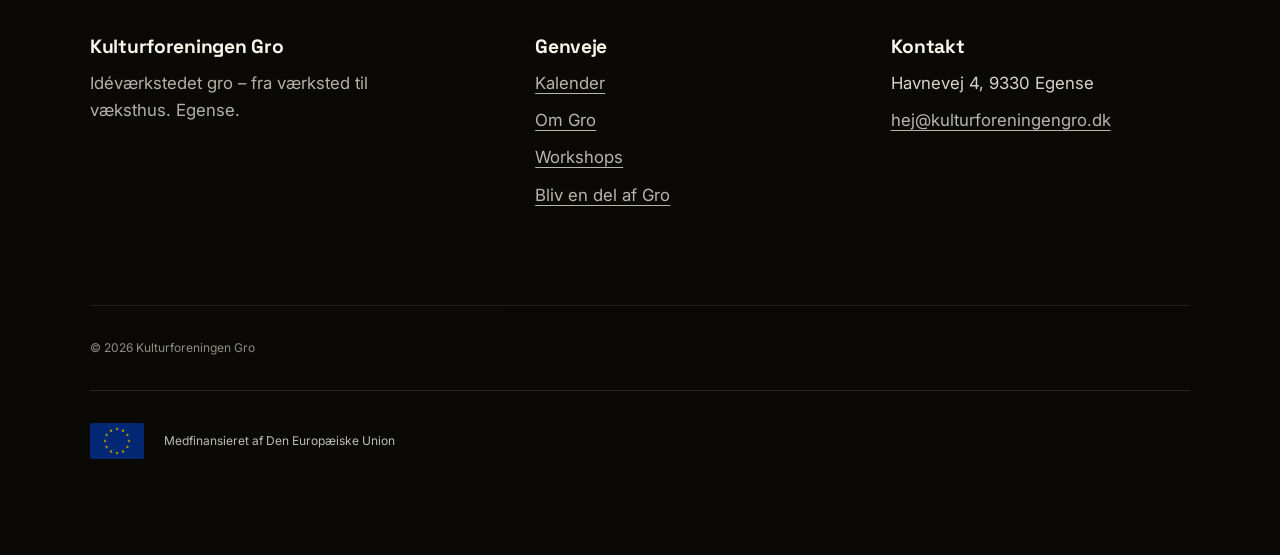
==== commit 1ec7062b: "Replace random scratch marks with traced logo-outline flicker Swap the four random scratchy marks fo" ====
--- a/bliv-med.html
+++ b/bliv-med.html
@@ -20,7 +20,10 @@
     <header class="site-header" role="banner">
         <a href="index.html" class="brand-link">
             <span class="brand-eyebrow">idéværkstedet</span>
-            <img src="assets/logo.svg" alt="gro" class="brand-logo" />
+            <span class="brand-logo-wrap">
+                <img src="assets/logo.svg" alt="gro" class="brand-logo" />
+                <span class="brand-logo-outline" aria-hidden="true"></span>
+            </span>
         </a>
         <button class="nav-toggle" data-nav-toggle aria-expanded="false" aria-label="Åbn menu" aria-controls="primary-nav">
             <span class="bar"></span><span class="bar"></span><span class="bar"></span>
--- a/styles.css
+++ b/styles.css
@@ -385,13 +385,13 @@
 .header-blur-fade {
     position: fixed;
     inset: 0 0 auto 0;
-    height: calc(var(--header-h) * 2.5);
+    height: calc(var(--header-h) * 1.75);
     z-index: 99;
     pointer-events: none;
     backdrop-filter: blur(14px);
     -webkit-backdrop-filter: blur(14px);
-    mask-image: linear-gradient(to bottom, white 0%, white 40%, transparent 100%);
-    -webkit-mask-image: linear-gradient(to bottom, white 0%, white 40%, transparent 100%);
+    mask-image: linear-gradient(to bottom, white 0, white var(--header-h), transparent 100%);
+    -webkit-mask-image: linear-gradient(to bottom, white 0, white var(--header-h), transparent 100%);
 }
 
 .brand-link {
@@ -422,6 +422,43 @@
 }
 @media (hover: hover) {
     .brand-link:hover { opacity: 0.82; }
+}
+
+/* A second, hand-traced outline of the logo mark flickers in and out
+   on top of it at uneven intervals, in the page's accent colour
+   (falls back to orange on the calendar, which has no --page-accent) —
+   like someone occasionally re-tracing the shape with a marker. */
+.brand-logo-wrap {
+    position: relative;
+    display: inline-block;
+    line-height: 0;
+}
+.brand-logo-outline {
+    position: absolute;
+    inset: 0;
+    background-color: var(--page-accent, var(--color-orange));
+    mask-image: url("assets/logo-outline.svg");
+    -webkit-mask-image: url("assets/logo-outline.svg");
+    mask-size: 100% 100%;
+    -webkit-mask-size: 100% 100%;
+    mask-repeat: no-repeat;
+    -webkit-mask-repeat: no-repeat;
+    mask-mode: luminance;
+    -webkit-mask-source-type: luminance;
+    opacity: 0;
+    pointer-events: none;
+    animation: logo-scratch-flicker 9s ease-in-out infinite;
+}
+
+@keyframes logo-scratch-flicker {
+    0%, 85%, 100% { opacity: 0; }
+    89% { opacity: 0.9; }
+    92% { opacity: 0.2; }
+    95% { opacity: 0.85; }
+}
+
+@media (prefers-reduced-motion: reduce) {
+    .brand-logo-outline { animation: none; }
 }
 
 .nav-toggle {
@@ -460,9 +497,7 @@
     .nav-toggle { display: inline-flex; }
     .site-nav {
         position: absolute; inset-inline: 0; top: 100%;
-        background: color-mix(in oklch, var(--color-cream) 82%, transparent);
-        backdrop-filter: blur(14px);
-        -webkit-backdrop-filter: blur(14px);
+        background: var(--color-cream);
         transform: translateY(-8px); opacity: 0; pointer-events: none;
         transition: transform 220ms var(--ease-standard), opacity 220ms var(--ease-standard);
     }
@@ -997,6 +1032,12 @@
     .site-header {
         view-transition-name: site-header;
     }
+    /* Without this, the group itself still gets the browser's default
+       geometry animation: if the captured header size/position differs
+       even slightly between the old and new page (e.g. font-loading
+       timing), it briefly resizes/shifts before settling — seen as the
+       header (and the logo on it) jumping before snapping into place */
+    ::view-transition-group(site-header) { animation-duration: 0s; }
     ::view-transition-image-pair(site-header) { isolation: auto; }
     ::view-transition-old(site-header),
     ::view-transition-new(site-header) {
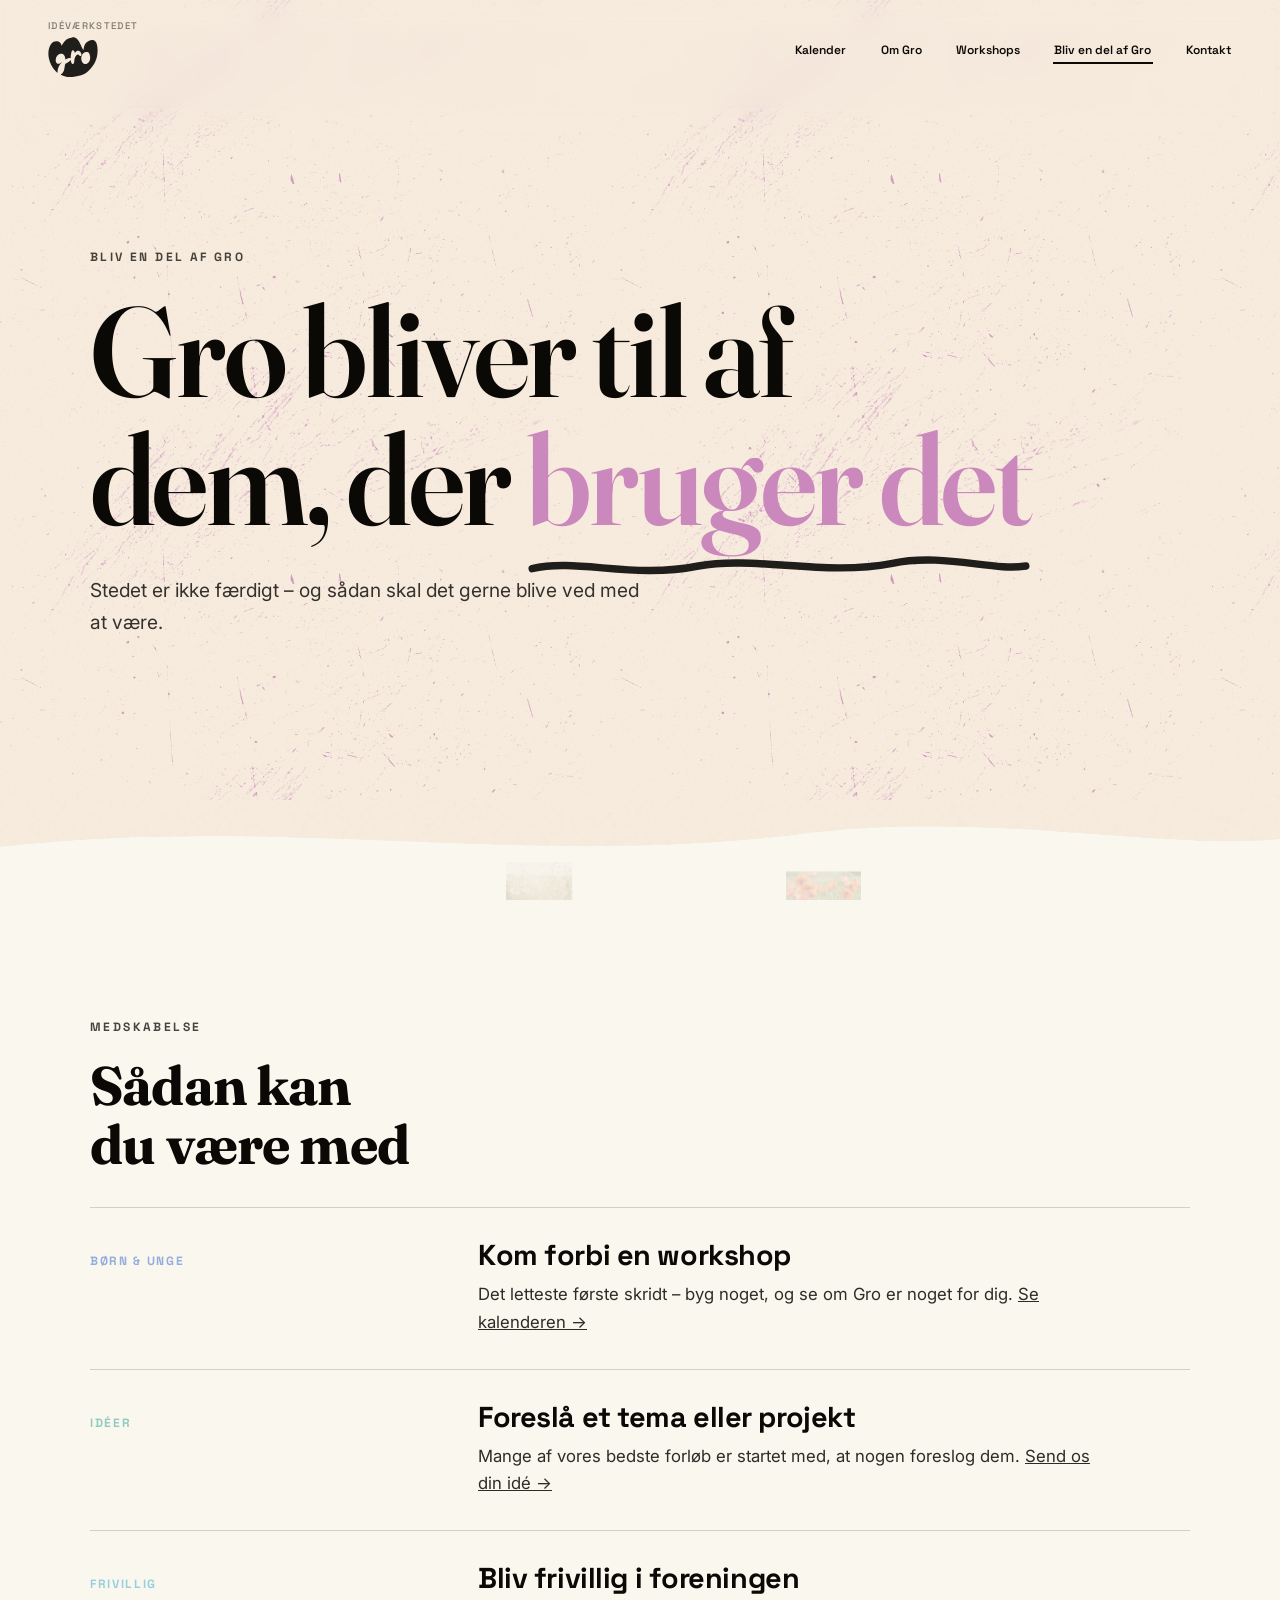
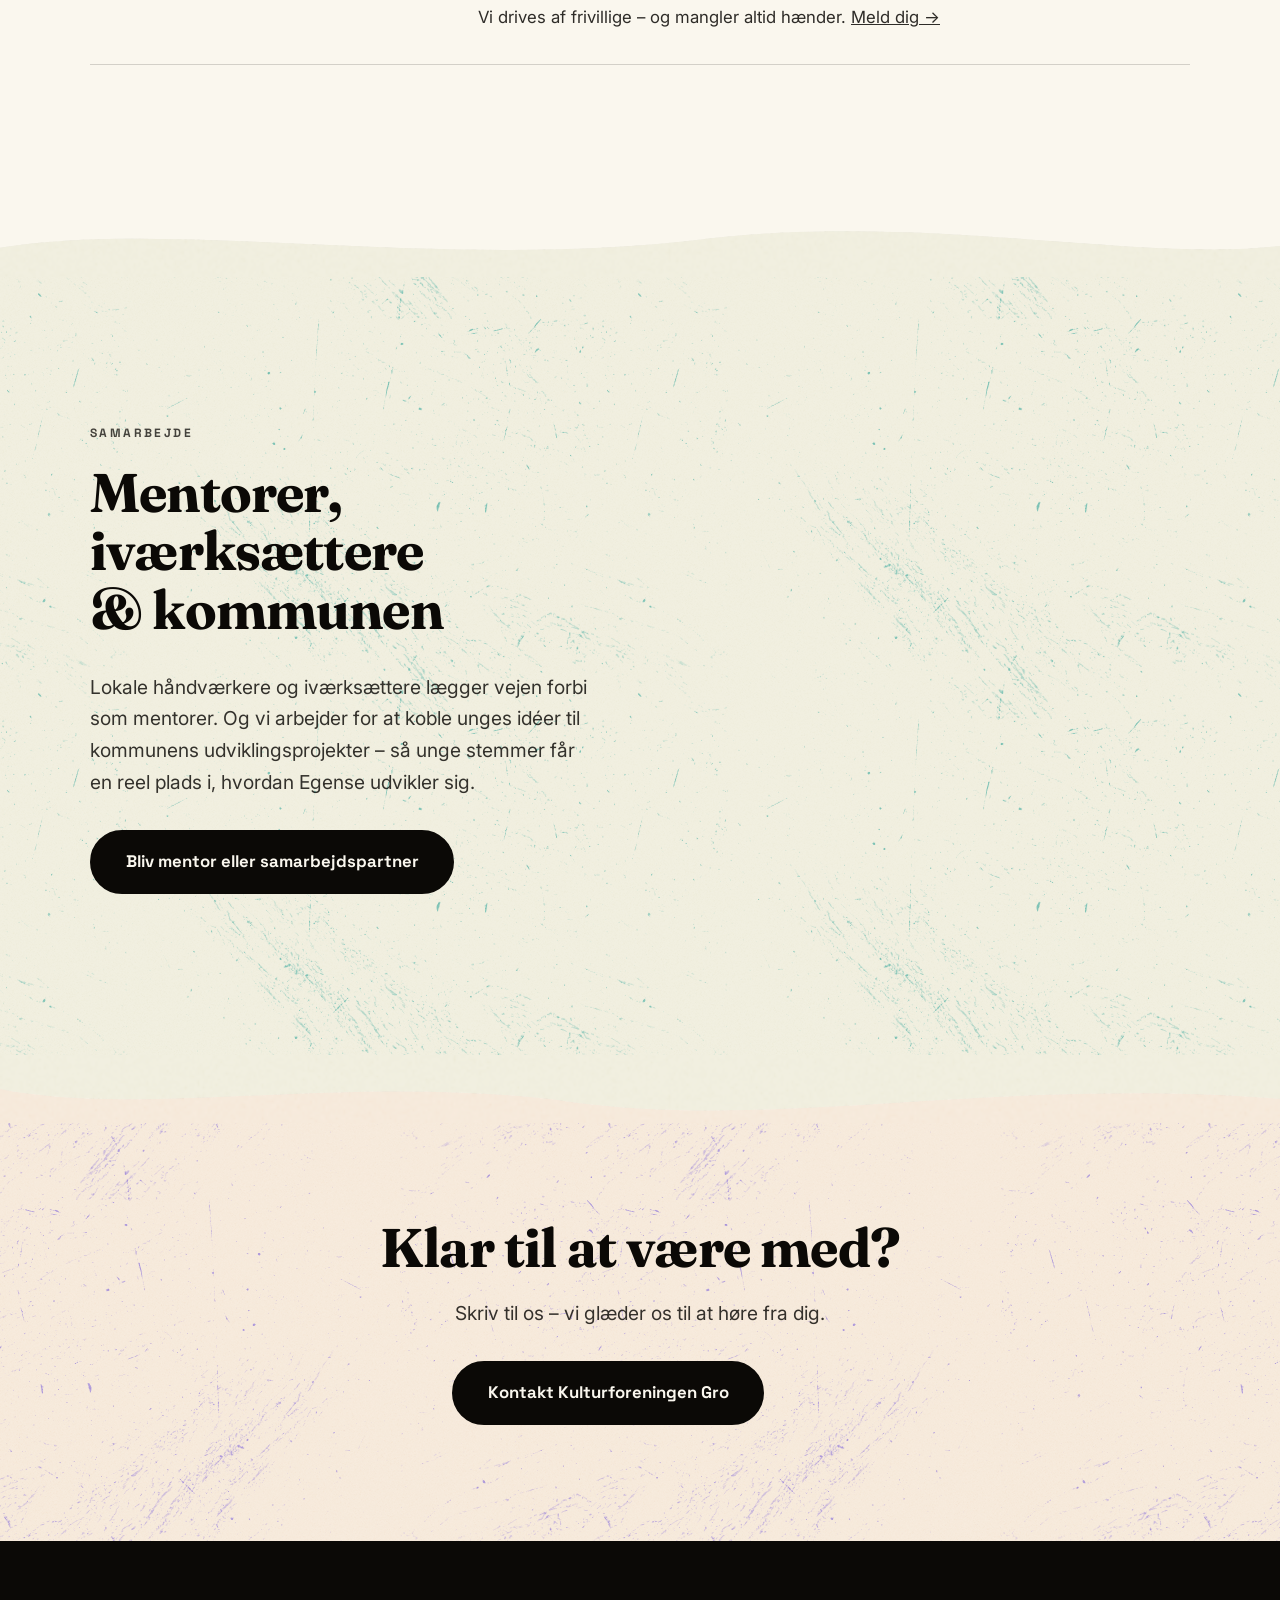
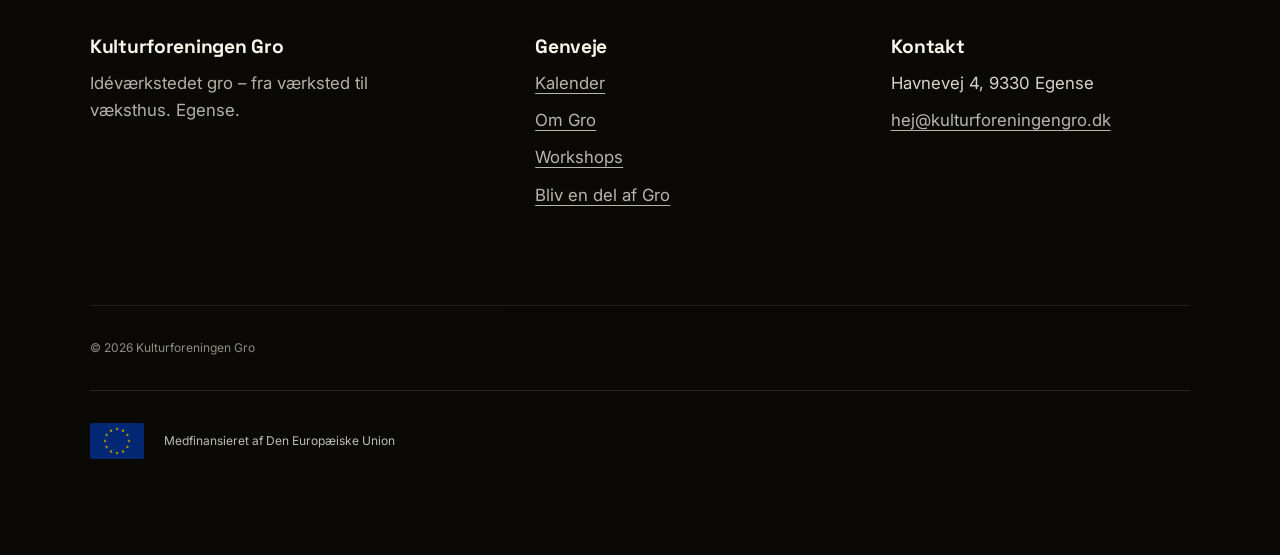
==== commit d5d7ac04: "Mobil: ensartet åbnings-position for begivenheder, læsbare lister på blomster-baggrund, dynamisk the" ====
--- a/bliv-med.html
+++ b/bliv-med.html
@@ -6,7 +6,7 @@
     <meta name="viewport" content="width=device-width,initial-scale=1" />
     <title>Bliv en del af Gro – Kulturforeningen Gro</title>
     <meta name="description" content="Vær med til at forme Idéværkstedet gro: deltag, foreslå en idé, bliv mentor eller frivillig – og se hvordan Gro samarbejder lokalt." />
-    <meta name="theme-color" content="#2f8f5b" />
+    <meta name="theme-color" content="#f6eadc" />
     <link rel="icon" href="assets/favicon.svg" type="image/svg+xml" />
     <link rel="preconnect" href="https://fonts.googleapis.com" />
     <link rel="preconnect" href="https://fonts.gstatic.com" crossorigin />
--- a/styles.css
+++ b/styles.css
@@ -46,7 +46,7 @@
     --space-16: 9rem;
 
     scroll-behavior: smooth;
-    scroll-padding-top: 5.5rem;
+    scroll-padding-top: calc(var(--header-h) * 1.4);
 }
 
 /* "Magnetisk" scroll — kalenderens begivenheder trækker sig blidt
@@ -385,7 +385,7 @@
 .header-blur-fade {
     position: fixed;
     inset: 0 0 auto 0;
-    height: calc(var(--header-h) * 1.75);
+    height: calc(var(--header-h) * 1.4);
     z-index: 99;
     pointer-events: none;
     backdrop-filter: blur(14px);
@@ -424,10 +424,11 @@
     .brand-link:hover { opacity: 0.82; }
 }
 
-/* A second, hand-traced outline of the logo mark flickers in and out
-   on top of it at uneven intervals, in the page's accent colour
-   (falls back to orange on the calendar, which has no --page-accent) —
-   like someone occasionally re-tracing the shape with a marker. */
+/* A second, hand-traced outline of the logo mark periodically retraces
+   itself on top of it, in the page's accent colour (falls back to
+   orange on the calendar, which has no --page-accent) — the stroke
+   draws on at an easing tempo, then fades, every 10 seconds. The
+   draw-on animation itself lives inside assets/logo-outline.svg. */
 .brand-logo-wrap {
     position: relative;
     display: inline-block;
@@ -436,6 +437,7 @@
 .brand-logo-outline {
     position: absolute;
     inset: 0;
+    transform: translate(3px, -2px);
     background-color: var(--page-accent, var(--color-orange));
     mask-image: url("assets/logo-outline.svg");
     -webkit-mask-image: url("assets/logo-outline.svg");
@@ -445,20 +447,12 @@
     -webkit-mask-repeat: no-repeat;
     mask-mode: luminance;
     -webkit-mask-source-type: luminance;
-    opacity: 0;
+    opacity: 0.9;
     pointer-events: none;
-    animation: logo-scratch-flicker 9s ease-in-out infinite;
-}
-
-@keyframes logo-scratch-flicker {
-    0%, 85%, 100% { opacity: 0; }
-    89% { opacity: 0.9; }
-    92% { opacity: 0.2; }
-    95% { opacity: 0.85; }
 }
 
 @media (prefers-reduced-motion: reduce) {
-    .brand-logo-outline { animation: none; }
+    .brand-logo-outline { display: none; }
 }
 
 .nav-toggle {
@@ -533,6 +527,15 @@
     --item-border-color: color-mix(in oklch, var(--color-ink) 16%, transparent);
     border-top: 1px solid var(--item-border-color);
     transition: padding-left 260ms var(--ease-pop);
+}
+/* On the cream background, the wildflowers (.weed-layer) paint above
+   non-isolated content — give text-heavy rows their own opaque layer
+   so blooms never land on top of the text. */
+.bg-cream .item-row {
+    position: relative;
+    z-index: 1;
+    isolation: isolate;
+    background: var(--color-cream);
 }
 @media (hover: hover) {
     .item-row:hover { padding-left: var(--space-4); }
@@ -999,21 +1002,18 @@
 }
 
 /* =====================================================
-   View Transitions — app-like morphing between pages
+   View Transitions — gentle cross-fade between pages
    Progressive enhancement (Chrome/Edge 126+); ignored
    elsewhere. The header stays put instead of cross-fading,
-   each inner page's opening colour block morphs into the
-   next page's, and the rest of the page settles in with a
-   gentle cross-fade in the brand's easing.
+   and the rest of the page fades in the brand's easing.
    ===================================================== */
 @media (prefers-reduced-motion: no-preference) {
     @view-transition {
         navigation: auto;
     }
 
-    /* Plain cross-fade (no slide) — the hero block morphs on its
-       own timeline below, and a vertical drift here would create a
-       moving edge that briefly gaps under it as the two settle */
+    /* Plain cross-fade (no slide) — a vertical drift here would
+       create a moving edge that briefly gaps as the two pages settle */
     ::view-transition-group(root) {
         animation-duration: 600ms;
         animation-timing-function: var(--ease-standard);
@@ -1045,16 +1045,6 @@
         mix-blend-mode: normal;
     }
     ::view-transition-old(site-header) { display: none; }
-
-    /* Each inner page's hero block morphs (position, size and
-       colour) into the next page's, instead of just appearing */
-    .page-content > .hero:first-child {
-        view-transition-name: page-hero;
-    }
-    ::view-transition-group(page-hero) {
-        animation-duration: 700ms;
-        animation-timing-function: var(--ease-pop);
-    }
 }
 
 /* =====================================================
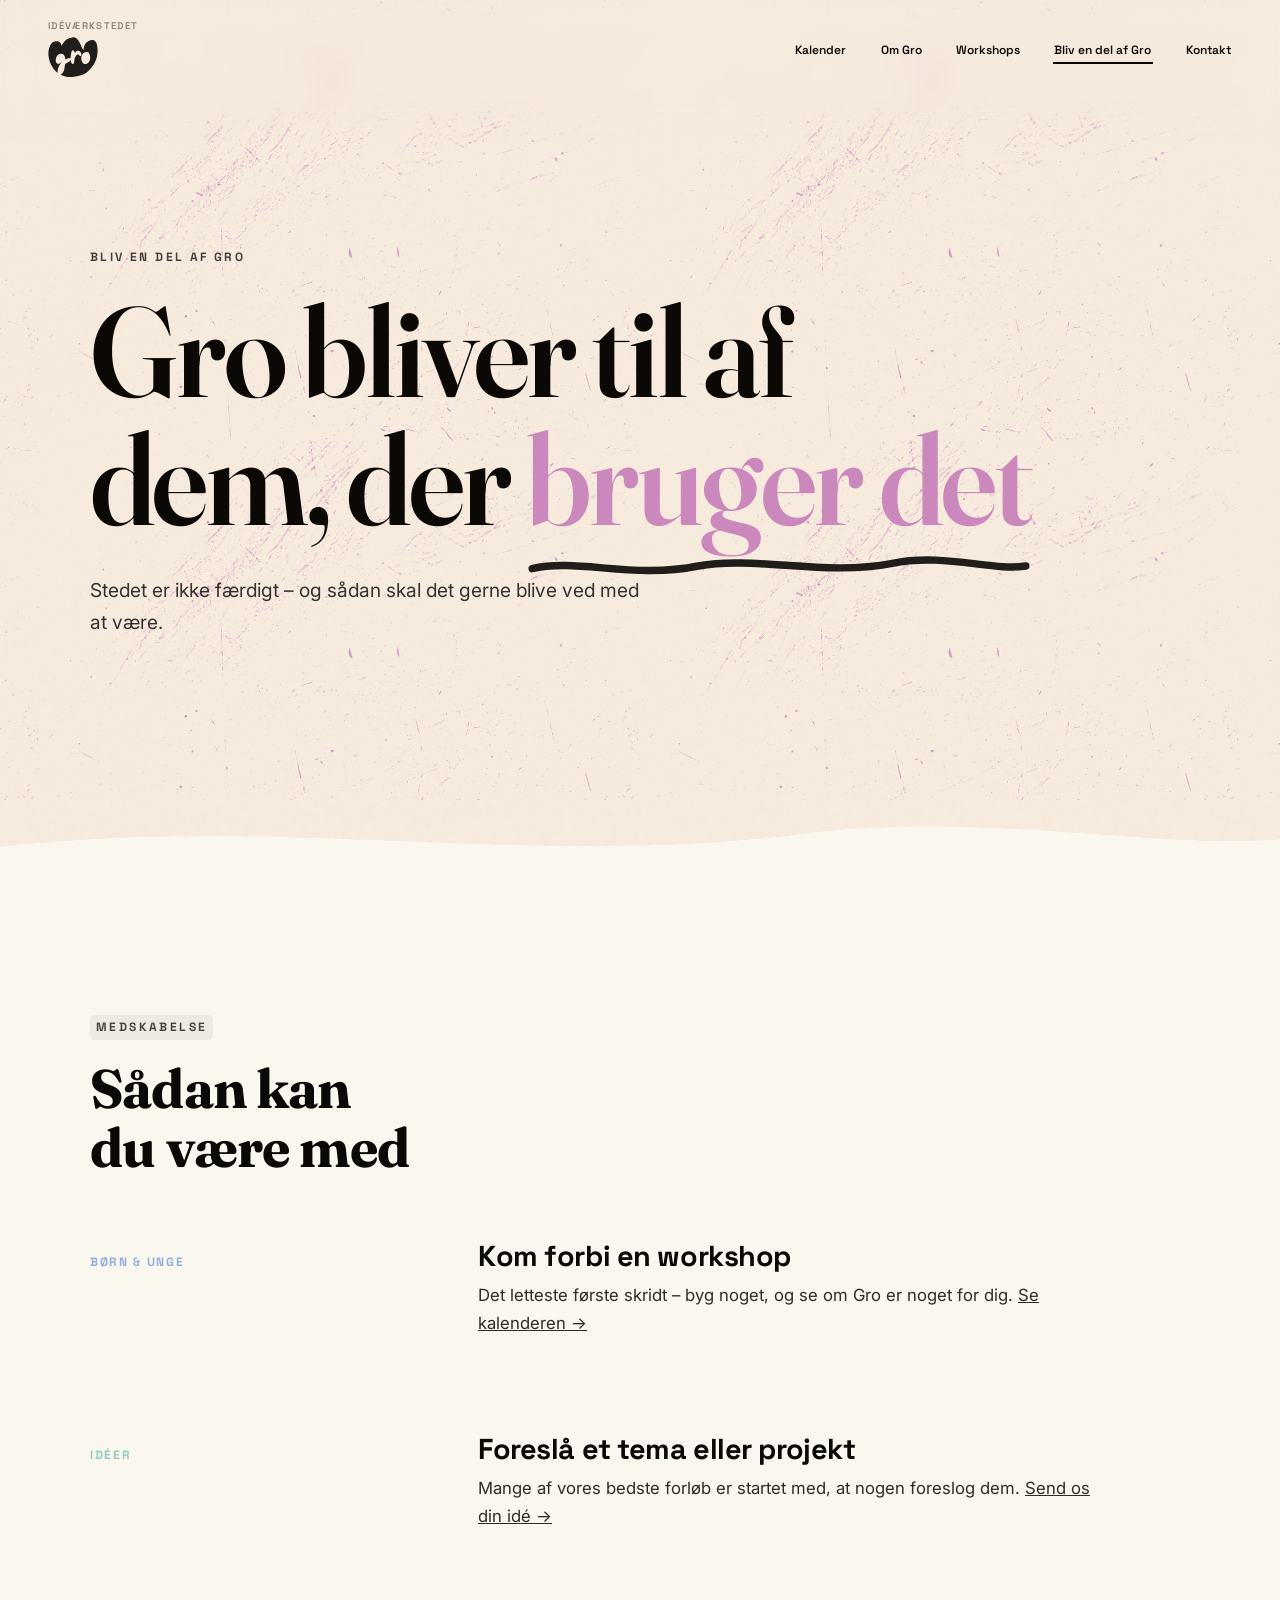
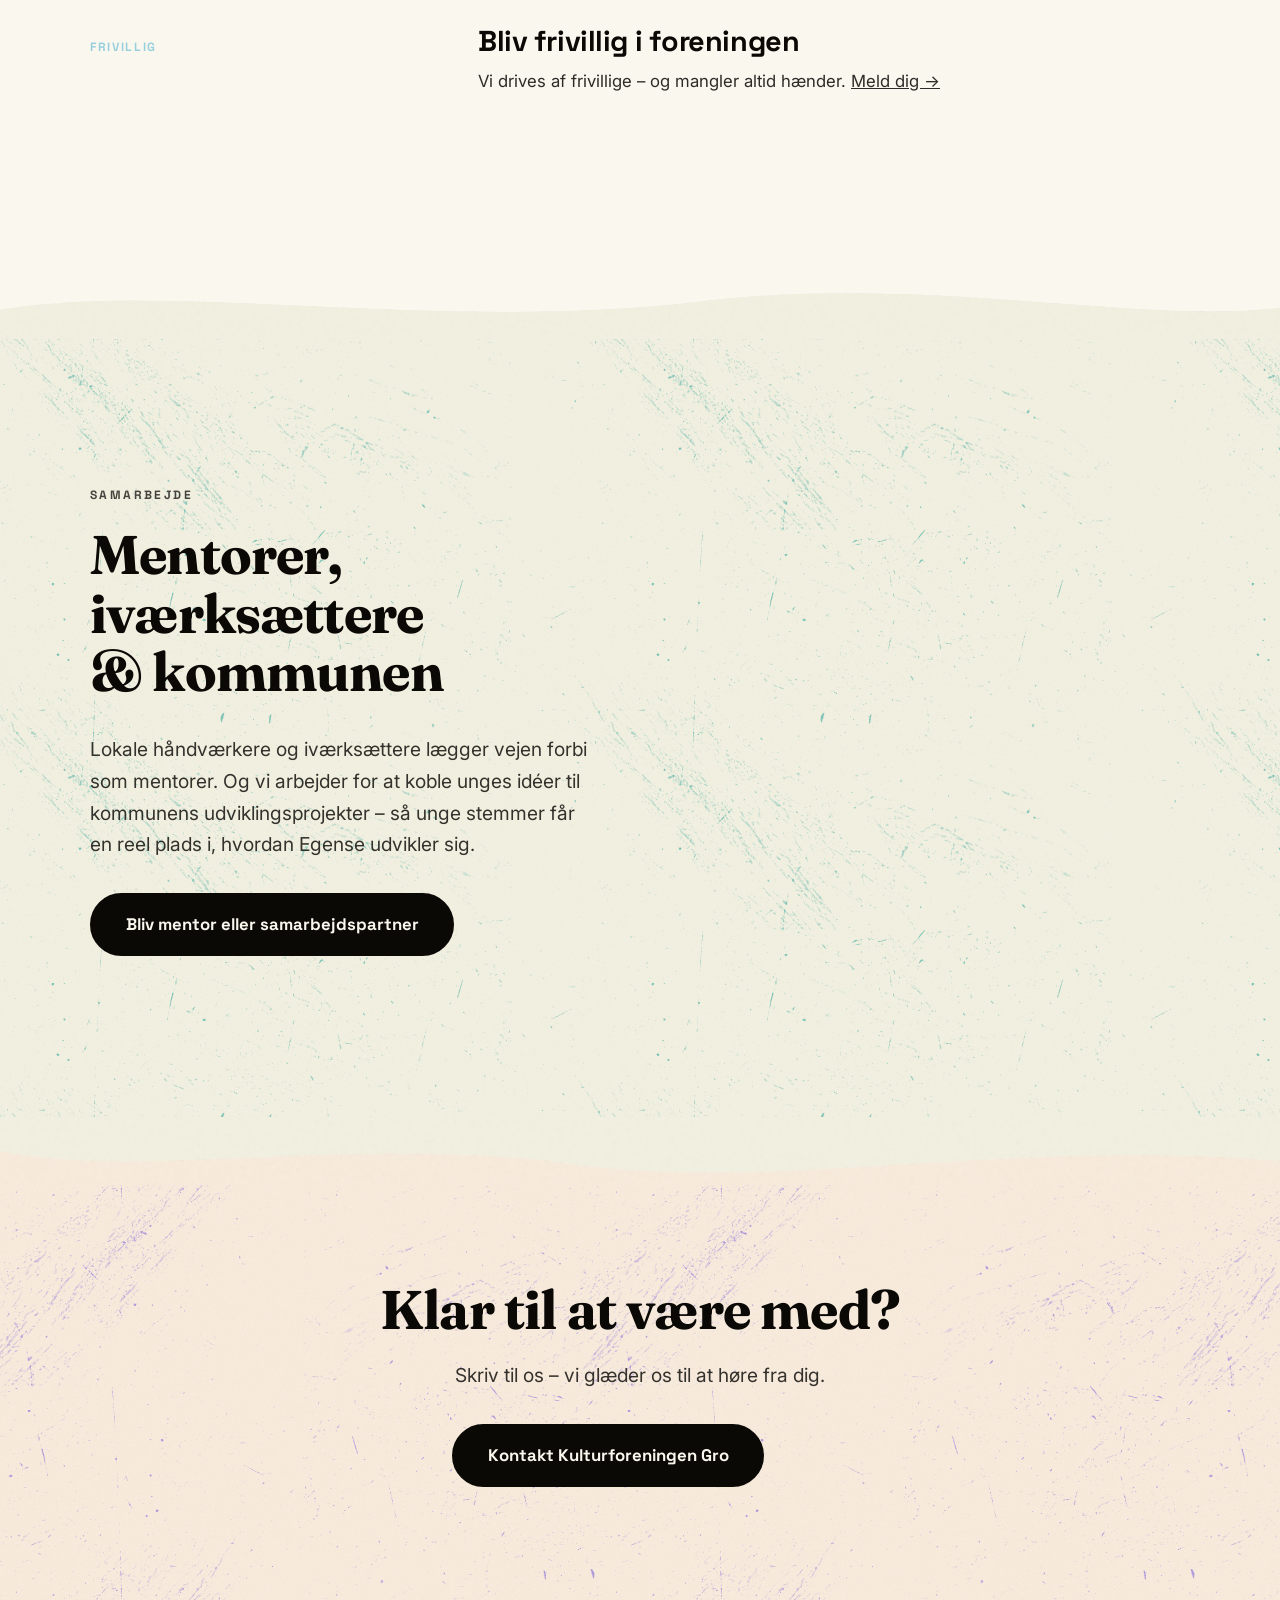
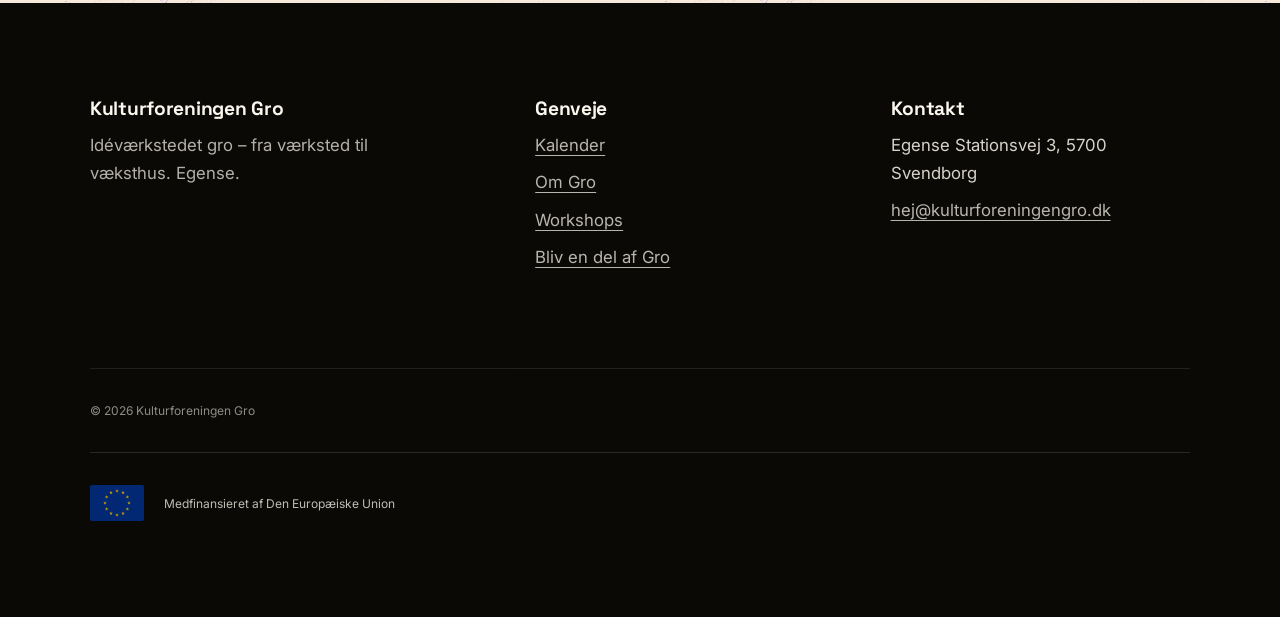
==== commit 83754ade: "Opdater adresse til Egense Stationsvej 3, 5700 Svendborg Rettet alle steder adressen vises (footer p" ====
--- a/bliv-med.html
+++ b/bliv-med.html
@@ -145,7 +145,7 @@
             <div>
                 <h3>Kontakt</h3>
                 <ul>
-                    <li>Havnevej 4, 9330 Egense</li>
+                    <li>Egense Stationsvej 3, 5700 Svendborg</li>
                     <li><a href="mailto:hej@kulturforeningengro.dk">hej@kulturforeningengro.dk</a></li>
                 </ul>
             </div>
--- a/styles.css
+++ b/styles.css
@@ -66,6 +66,15 @@
    med det samme — ikke glide derhen med scroll-behavior: smooth */
 :root.snap-instant {
     scroll-behavior: auto;
+}
+
+/* Mens en begivenhed foldes ud/sammen (se toggleEventRow) slås
+   scroll-snap midlertidigt fra — ellers kan browseren, mens layoutet
+   skifter højde, beslutte at snappe den følgende (lukkede) begivenhed
+   ind på midten i stedet for at lade den nyåbnede begivenheds top
+   blive stående lige under den slørede header. */
+:root.snap-ready.snap-paused {
+    scroll-snap-type: none;
 }
 
 @media (prefers-color-scheme: dark) {
@@ -524,28 +533,39 @@
     align-items: baseline;
     padding-block: var(--space-6);
     padding-left: 0;
-    --item-border-color: color-mix(in oklch, var(--color-ink) 16%, transparent);
-    border-top: 1px solid var(--item-border-color);
     transition: padding-left 260ms var(--ease-pop);
 }
 /* On the cream background, the wildflowers (.weed-layer) paint above
-   non-isolated content — give text-heavy rows their own opaque layer
-   so blooms never land on top of the text. */
+   non-isolated content. The kicker's heading is bold/large enough to
+   stay readable over the flowers, so only its eyebrow/lead get a
+   padded highlight — but a whole item-row (label, heading and text
+   together) gets a padded card so the entire entry is shielded. */
+.bg-cream .kicker > .eyebrow,
+.bg-cream .kicker > .lead {
+    position: relative;
+    z-index: 1;
+    isolation: isolate;
+    width: fit-content;
+    background: color-mix(in oklch, var(--color-ink) 6%, var(--color-cream));
+    padding: 0.2em 0.5em;
+    border-radius: 0.4em;
+}
 .bg-cream .item-row {
     position: relative;
     z-index: 1;
     isolation: isolate;
     background: var(--color-cream);
+    box-shadow: 0 0 0 var(--space-3) var(--color-cream);
+    margin-bottom: var(--space-6);
+}
+.bg-cream .item-row:last-child {
+    margin-bottom: 0;
 }
 @media (hover: hover) {
     .item-row:hover { padding-left: var(--space-4); }
     .item-row:hover .item-label { opacity: 1; transform: translateX(4px); }
 }
 .item-row .item-label { display: inline-block; transition: opacity 200ms var(--ease-standard), transform 260ms var(--ease-pop); }
-.bg-green .item-row, .bg-orange .item-row, .bg-blue .item-row, .bg-pink .item-row, .bg-ink .item-row {
-    --item-border-color: oklch(97.5% 0.012 88 / 0.28);
-}
-.item-row:last-child { border-bottom: 1px solid var(--item-border-color); }
 .item-row .item-label { font-family: var(--font-head); font-weight: 700; font-size: var(--text-sm); text-transform: uppercase; letter-spacing: 0.14em; opacity: 0.7; }
 .item-row h3 { margin-bottom: 0.35em; }
 .item-row p { margin-bottom: 0; opacity: 0.85; }
@@ -665,6 +685,7 @@
 .tag-green { color: var(--color-green); }
 .tag-pink { color: var(--color-pink); }
 .tag-blue { color: var(--color-blue); }
+.tag-yellow { color: var(--color-yellow); }
 .event-tag-icon {
     display: inline-block;
     width: 1.2em;
@@ -915,6 +936,20 @@
     opacity: 1;
 }
 
+/* Delt link til et bestemt event (#event-<slug>) — kort glow-puls om
+   kortets kant, så det er tydeligt hvilket kort man er sendt til */
+@keyframes event-highlight-pulse {
+    0%   { box-shadow: 0 0 0 0 color-mix(in oklch, var(--event-accent) 70%, transparent); }
+    50%  { box-shadow: 0 0 0 14px color-mix(in oklch, var(--event-accent) 0%, transparent); }
+    100% { box-shadow: 0 0 0 0 color-mix(in oklch, var(--event-accent) 0%, transparent); }
+}
+.event-row.event-highlight {
+    animation: event-highlight-pulse 1200ms var(--ease-standard) 2;
+}
+@media (prefers-reduced-motion: reduce) {
+    .event-row.event-highlight { animation: none; }
+}
+
 @media (max-width: 760px) {
     .event-row { grid-template-columns: 1fr; gap: var(--space-3); }
     .event-row .event-cta { justify-self: start; }
@@ -933,7 +968,18 @@
    Forms
    ===================================================== */
 
-.form { display: grid; gap: var(--space-6); max-width: 560px; margin-top: var(--space-8); }
+/* Fast cremefarvet baggrund + isolation, så de flydende vilde blomster
+   (.weed-layer, fixed, malet efter <main>) ikke ligger oven på
+   formularens felter — samme afskærmningsteknik som .bg-cream .item-row. */
+.form {
+    display: grid; gap: var(--space-6); max-width: 560px; margin-top: var(--space-8);
+    position: relative;
+    z-index: 1;
+    isolation: isolate;
+    background: var(--color-cream);
+    padding: var(--space-6);
+    border-radius: 1rem;
+}
 .form-row { display: grid; gap: 0.5rem; }
 .form label { font-family: var(--font-head); font-weight: 700; font-size: var(--text-sm); }
 .form input, .form textarea {
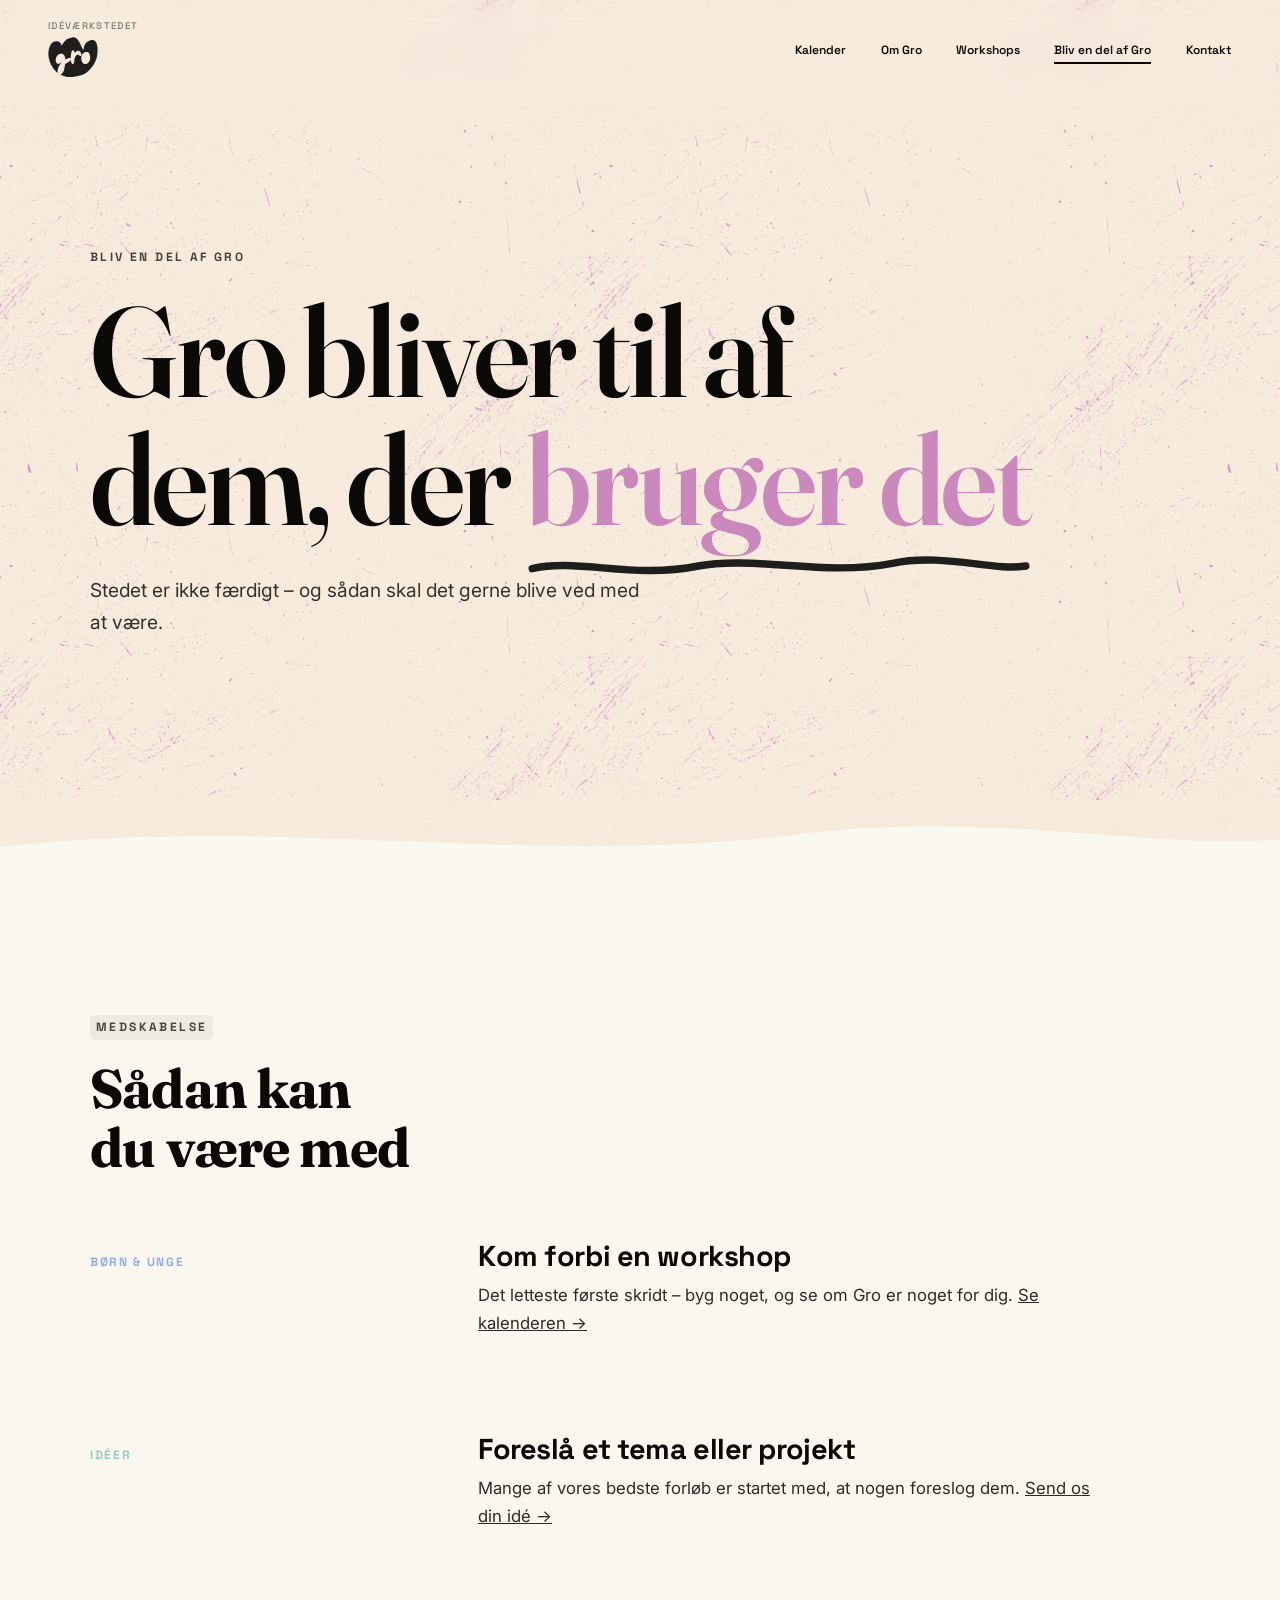
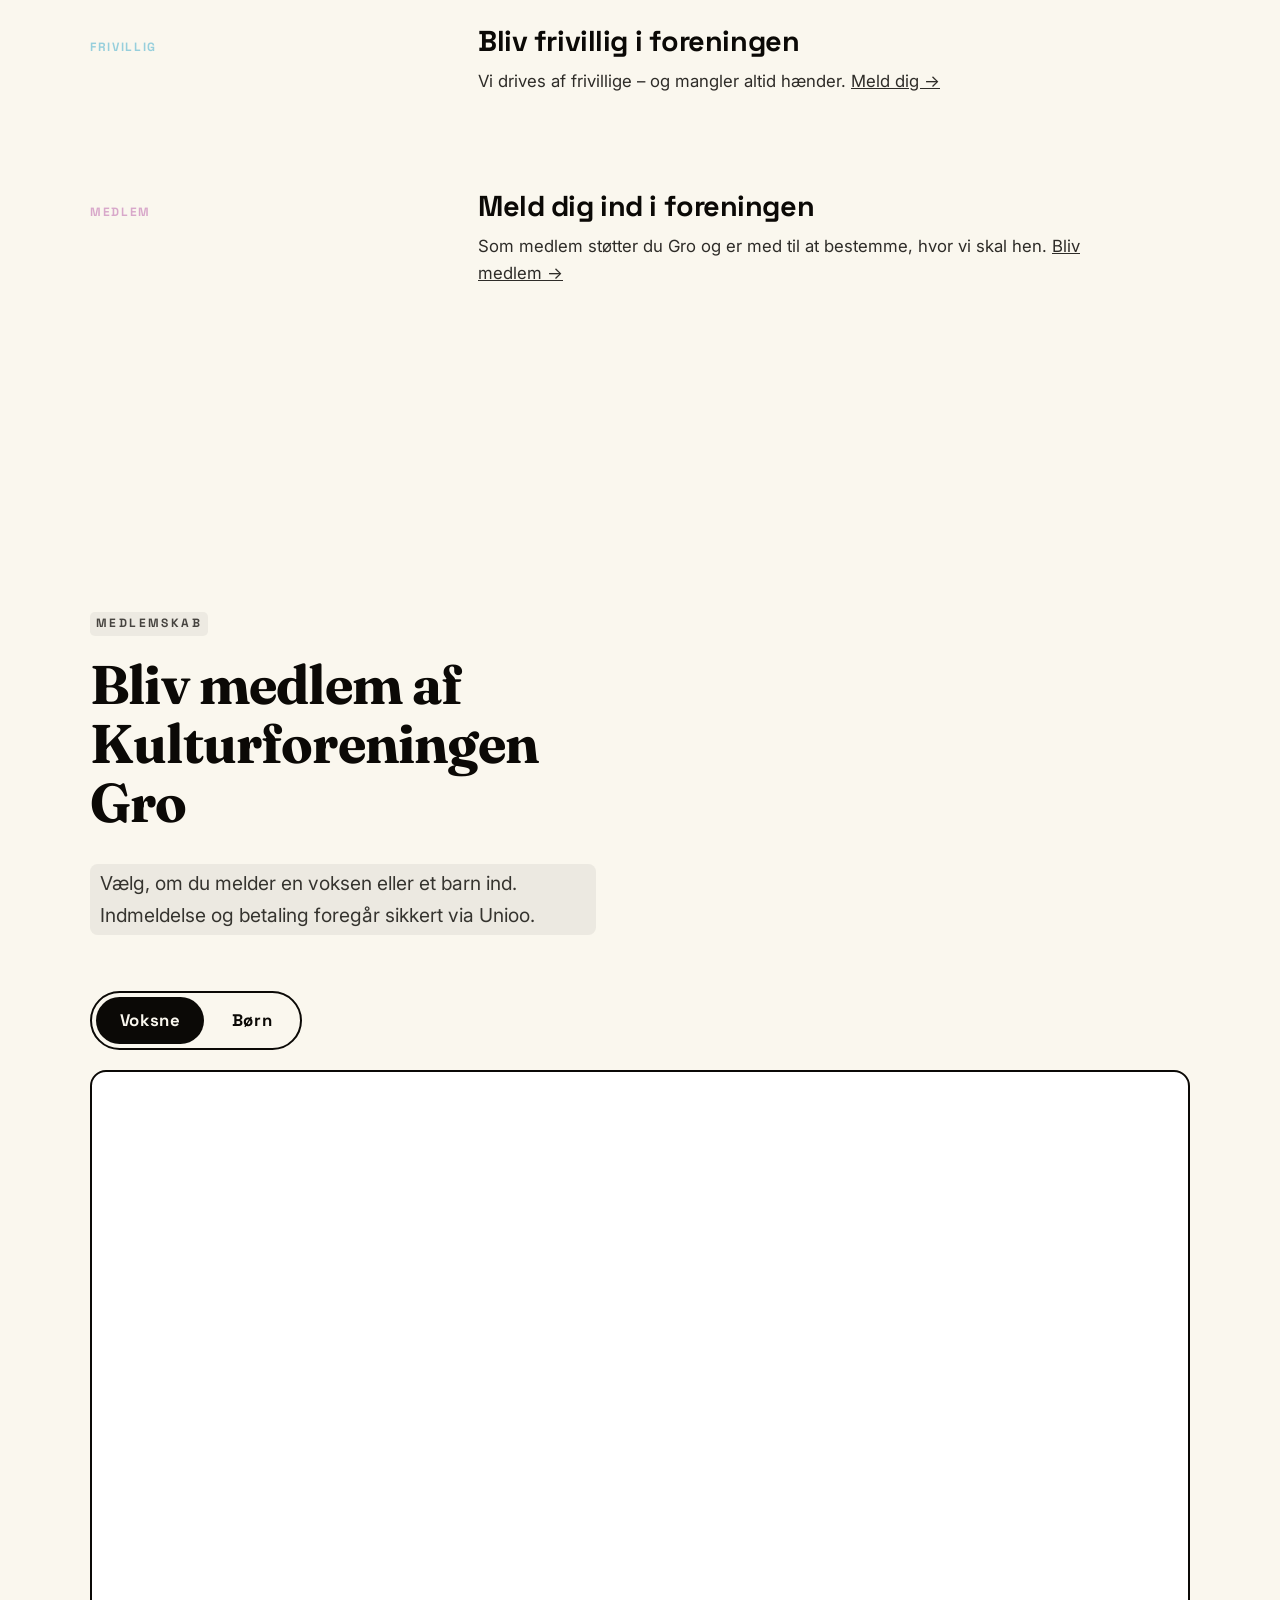
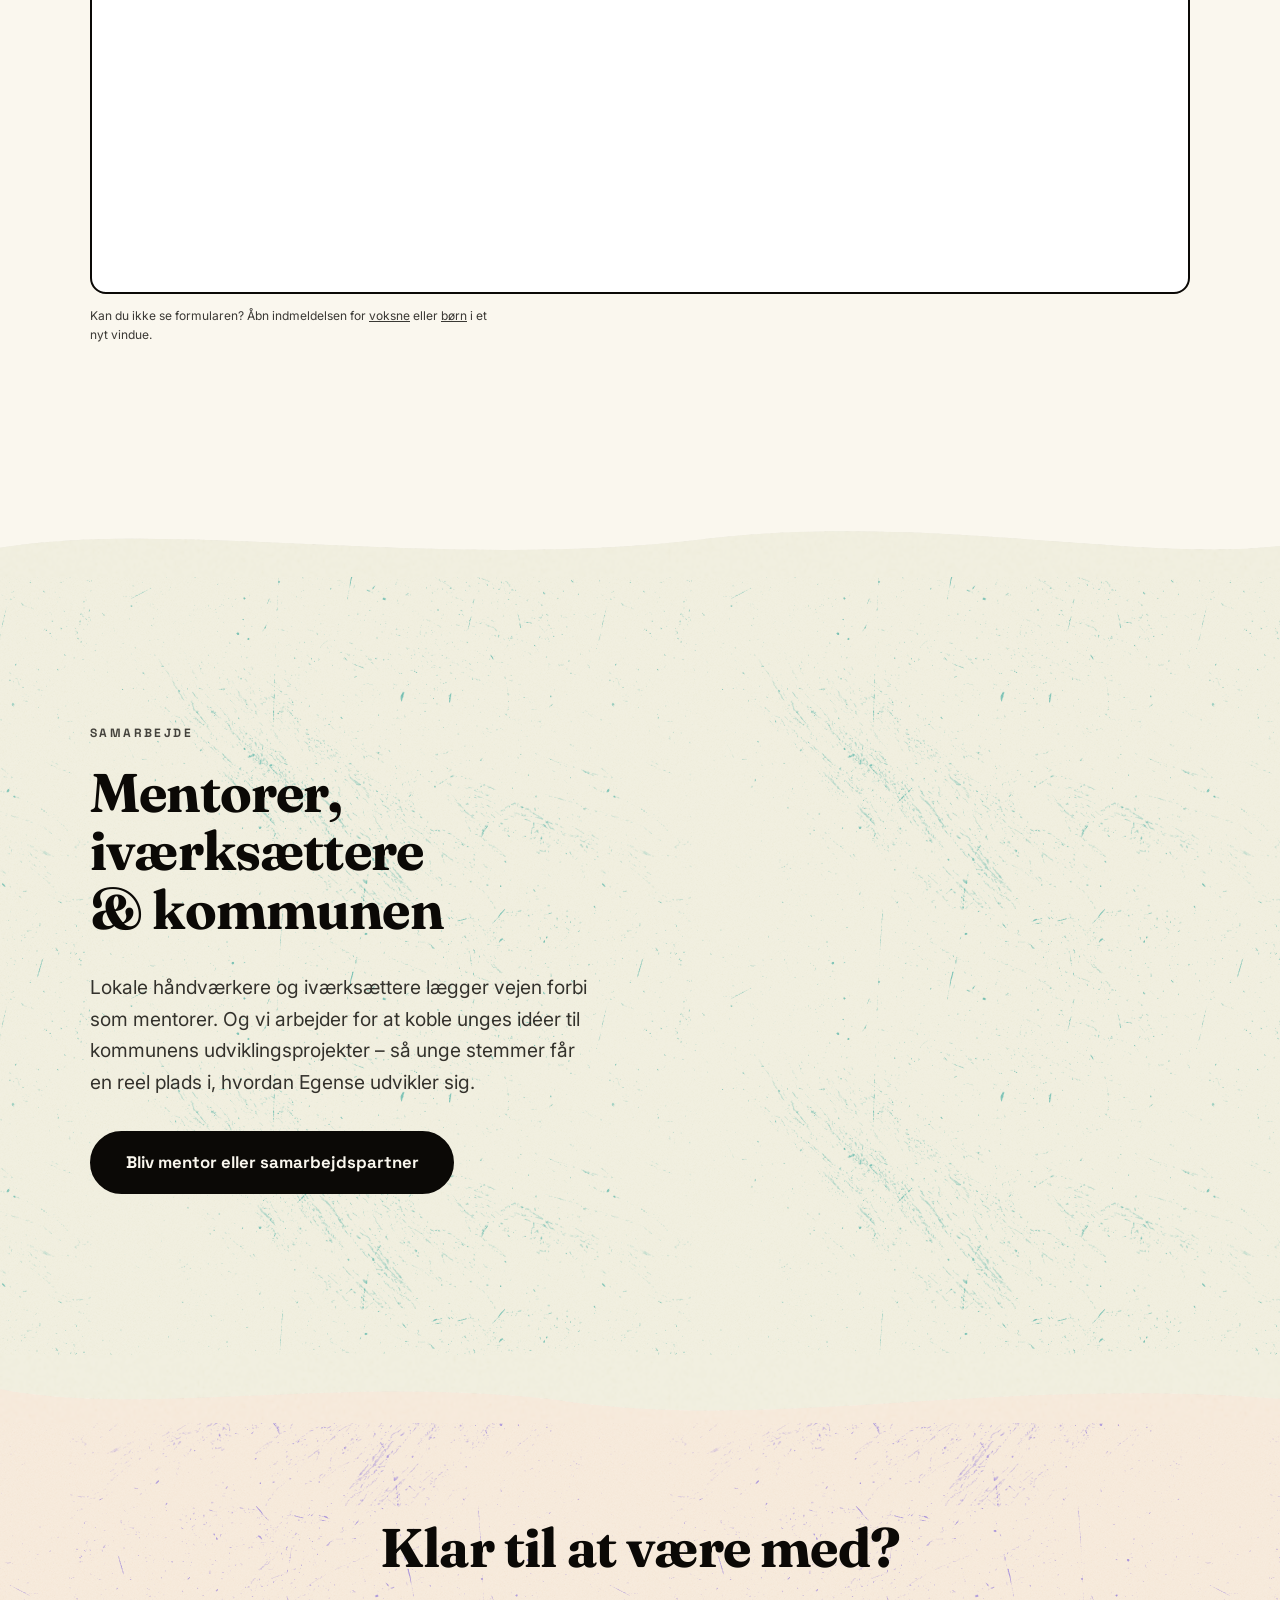
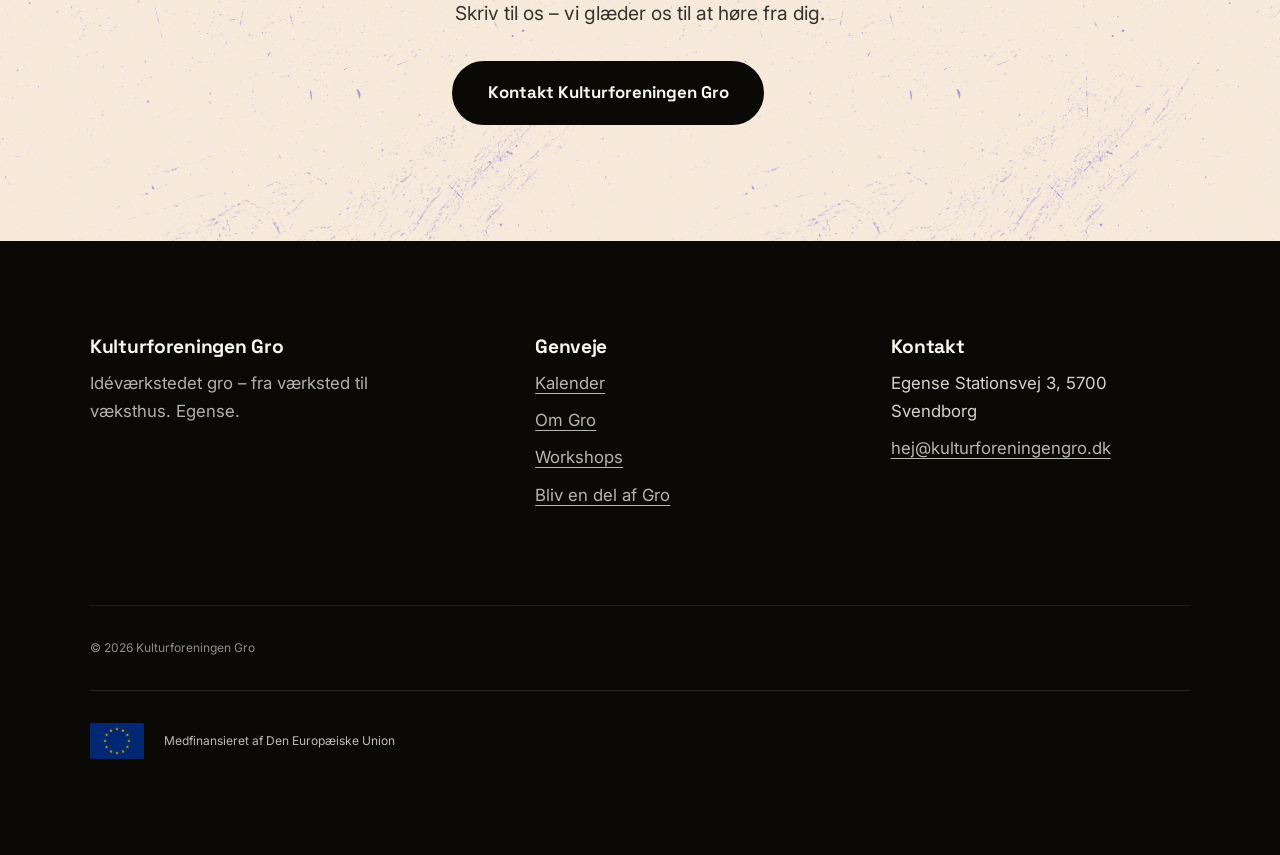
==== commit 6a1c7683: "Tilføj indmeldelse via Unioo på Bliv en del af Gro Faneblade for voksne og børn skifter mellem de to" ====
--- a/bliv-med.html
+++ b/bliv-med.html
@@ -80,6 +80,31 @@
                         <span class="item-label" style="color: var(--color-blue);">Frivillig</span>
                         <div><h3>Bliv frivillig i foreningen</h3><p>Vi drives af frivillige – og mangler altid hænder. <a href="kontakt.html">Meld dig →</a></p></div>
                     </div>
+                    <div class="item-row">
+                        <span class="item-label" style="color: var(--color-pink);">Medlem</span>
+                        <div><h3>Meld dig ind i foreningen</h3><p>Som medlem støtter du Gro og er med til at bestemme, hvor vi skal hen. <a href="#medlem">Bliv medlem →</a></p></div>
+                    </div>
+                </div>
+            </div>
+        </section>
+
+        <!-- Indmeldelse (Unioo) -->
+        <section id="medlem" class="block bg-cream" aria-labelledby="medlem-title">
+            <div class="container">
+                <div class="kicker" data-reveal>
+                    <p class="eyebrow">Medlemskab</p>
+                    <h2 id="medlem-title">Bliv medlem af Kulturforeningen Gro</h2>
+                    <p class="lead">Vælg, om du melder en voksen eller et barn ind. Indmeldelse og betaling foregår sikkert via Unioo.</p>
+                </div>
+                <div class="membership" data-reveal data-membership>
+                    <div class="membership-tabs" role="group" aria-label="Vælg medlemskab">
+                        <button type="button" class="membership-tab" aria-pressed="true" data-membership-src="https://gro-kultur.unioo.info/embed/subscriptions/01a19de6-2e76-7bf1-9095-82ef6ad3d42f" data-membership-title="Indmeldelse for voksne">Voksne</button>
+                        <button type="button" class="membership-tab" aria-pressed="false" data-membership-src="https://gro-kultur.unioo.info/embed/subscriptions/01a19deb-1f60-73a9-9351-aa11088c4a6c" data-membership-title="Indmeldelse for børn">Børn</button>
+                    </div>
+                    <div class="membership-frame">
+                        <iframe src="https://gro-kultur.unioo.info/embed/subscriptions/01a19de6-2e76-7bf1-9095-82ef6ad3d42f" title="Indmeldelse for voksne" loading="lazy" data-membership-frame></iframe>
+                    </div>
+                    <p class="membership-fallback">Kan du ikke se formularen? Åbn indmeldelsen for <a href="https://gro-kultur.unioo.info/embed/subscriptions/01a19de6-2e76-7bf1-9095-82ef6ad3d42f" target="_blank" rel="noopener">voksne</a> eller <a href="https://gro-kultur.unioo.info/embed/subscriptions/01a19deb-1f60-73a9-9351-aa11088c4a6c" target="_blank" rel="noopener">børn</a> i et nyt vindue.</p>
                 </div>
             </div>
         </section>
--- a/styles.css
+++ b/styles.css
@@ -492,8 +492,33 @@
     font-weight: 600;
     font-size: var(--text-sm);
 }
-.site-nav a { text-decoration: none; padding: 0.4em 0.1em; border-bottom: 2px solid transparent; transition: border-color var(--trans-fast); }
-.site-nav a:hover, .site-nav a[aria-current="page"] { border-color: var(--color-ink); }
+.site-nav a { position: relative; text-decoration: none; padding: 0.4em 0.1em; border-bottom: 2px solid transparent; transition: border-color var(--trans-fast); }
+.site-nav a:hover { border-color: var(--color-ink); }
+
+/* Den aktive sides understregning er sit eget element (::after) i
+   stedet for border-bottom, så View Transitions API kan morphe den
+   hen til den nye sides aktive link ved navigation — se
+   view-transition-name: nav-underline længere nede. */
+.site-nav a[aria-current="page"]::after {
+    content: "";
+    position: absolute;
+    left: 0.1em;
+    right: 0.1em;
+    bottom: -2px;
+    height: 2px;
+    background: var(--color-ink);
+}
+/* Usynlig i hvile — giver kun en boks-geometri til View Transitions,
+   som under sideskift fyldes med en håndtegnet løkke (se
+   nav-underline-loop længere nede). */
+.site-nav a[aria-current="page"]::before {
+    content: "";
+    position: absolute;
+    left: 0.1em;
+    right: 0.1em;
+    bottom: -10px;
+    height: 18px;
+}
 .nav-cta { white-space: nowrap; }
 
 @media (max-width: 860px) {
@@ -506,9 +531,31 @@
     }
     .site-nav[data-open="true"] { transform: translateY(0); opacity: 1; pointer-events: auto; }
     .site-nav ul { flex-direction: column; align-items: stretch; gap: 0; padding: var(--space-3) clamp(1.5rem, 5vw, 3rem) var(--space-6); font-size: 1.05rem; }
-    .site-nav li { border-top: 1px solid color-mix(in oklch, var(--color-ink) 12%, transparent); }
-    .site-nav li:first-child { border-top: none; }
-    .site-nav a { display: block; padding: 1em 0.1em; border-bottom: none; }
+    .site-nav li:first-child a { border-top: none; }
+    /* Linkene strækkes ud til skærmkanterne (negativ margin opvejet af
+       lige så stor padding, så teksten visuelt bliver stående),
+       så skillelinjen og hover/tap-baggrunden fylder hele bredden i
+       stedet for kun tekst-kolonnen. Browserens egen tap-highlight
+       fjernes til fordel for denne baggrund. */
+    .site-nav a {
+        display: block;
+        border-bottom: none;
+        border-top: 1px solid color-mix(in oklch, var(--color-ink) 12%, transparent);
+        margin-inline: calc(-1 * clamp(1.5rem, 5vw, 3rem));
+        padding: 1em clamp(1.5rem, 5vw, 3rem);
+        -webkit-tap-highlight-color: transparent;
+        transition: background-color var(--trans-fast);
+    }
+    .site-nav a:hover, .site-nav a:focus-visible, .site-nav a:active {
+        background-color: color-mix(in oklch, var(--color-ink) 8%, transparent);
+    }
+    /* Den fuldbredte skillelinje under den aktive side ville ellers
+       sammenfalde med ::after-understregningen og se ud som én tyk
+       streg — menuen viste heller ikke et aktiv-mærke før. */
+    .site-nav a[aria-current="page"]::after,
+    .site-nav a[aria-current="page"]::before {
+        display: none;
+    }
 }
 
 /* =====================================================
@@ -1091,6 +1138,52 @@
         mix-blend-mode: normal;
     }
     ::view-transition-old(site-header) { display: none; }
+
+    /* Den aktive sides understregning (se .site-nav a[aria-current="page"]
+       ::after ovenfor) morpher hen til den nye sides plads i stedet for
+       at springe direkte dertil — som en slange, der bevæger sig fra
+       link til link. Undervejs forsvinder den lige streg, og en
+       håndtegnet løkke (::before, nav-underline-loop) viser sig kort i
+       stedet, i tråd med sidens håndtegnede streger (.sketch-underline). */
+    .site-nav a[aria-current="page"]::after {
+        view-transition-name: nav-underline;
+    }
+    .site-nav a[aria-current="page"]::before {
+        view-transition-name: nav-underline-loop;
+    }
+    ::view-transition-group(nav-underline),
+    ::view-transition-group(nav-underline-loop) {
+        animation-duration: 500ms;
+        animation-timing-function: var(--ease-standard);
+    }
+    ::view-transition-image-pair(nav-underline) {
+        animation: nav-underline-fade-out 500ms var(--ease-standard);
+    }
+    @keyframes nav-underline-fade-out {
+        0%, 100% { opacity: 1; }
+        50% { opacity: 0; }
+    }
+    /* ::before findes ikke synligt på nogen af siderne — løkken tegnes
+       direkte på billed-parret og blendes ind midt i overgangen. */
+    ::view-transition-old(nav-underline-loop),
+    ::view-transition-new(nav-underline-loop) {
+        display: none;
+    }
+    ::view-transition-image-pair(nav-underline-loop) {
+        background-image: url("data:image/svg+xml,%3Csvg xmlns='http://www.w3.org/2000/svg' viewBox='0 0 100 28' preserveAspectRatio='none'%3E%3Cpath d='M2,20 L30,20 C20,20 16,8 28,8 C40,8 40,20 28,20 L98,20' stroke='%231f1e1b' stroke-width='3' fill='none' stroke-linecap='round'/%3E%3C/svg%3E");
+        background-repeat: no-repeat;
+        background-size: 100% 100%;
+        animation: nav-underline-loop-fade 500ms var(--ease-standard);
+    }
+    @keyframes nav-underline-loop-fade {
+        0%, 100% { opacity: 0; }
+        50% { opacity: 1; }
+    }
+}
+@media (prefers-reduced-motion: no-preference) and (prefers-color-scheme: dark) {
+    ::view-transition-image-pair(nav-underline-loop) {
+        background-image: url("data:image/svg+xml,%3Csvg xmlns='http://www.w3.org/2000/svg' viewBox='0 0 100 28' preserveAspectRatio='none'%3E%3Cpath d='M2,20 L30,20 C20,20 16,8 28,8 C40,8 40,20 28,20 L98,20' stroke='%23faf8f2' stroke-width='3' fill='none' stroke-linecap='round'/%3E%3C/svg%3E");
+    }
 }
 
 /* =====================================================
@@ -1158,3 +1251,21 @@
 @media (prefers-color-scheme: dark) {
     .weed-flower { mix-blend-mode: screen; opacity: 0.08; }
 }
+
+/* ---------- Indmeldelse (Unioo-embeds på bliv-med.html) ---------- */
+.membership { margin-top: var(--space-8); }
+.membership-tabs { display: inline-flex; gap: 4px; padding: 4px; border: 2px solid var(--color-ink); border-radius: 999px; margin-bottom: var(--space-4); }
+.membership-tab {
+    font: inherit; font-family: var(--font-head); font-weight: 700; letter-spacing: 0.04em;
+    padding: 0.55em 1.4em; border: 0; border-radius: 999px; cursor: pointer;
+    background: transparent; color: var(--color-ink);
+    transition: background 200ms var(--ease-standard), color 200ms var(--ease-standard);
+}
+.membership-tab[aria-pressed="true"] { background: var(--color-ink); color: var(--color-cream); }
+.membership-tab:focus-visible { outline: 3px solid var(--color-pink); outline-offset: 2px; }
+.membership-frame { border: 2px solid var(--color-ink); border-radius: 16px; overflow: hidden; background: #fff; }
+.membership-frame iframe { display: block; width: 100%; height: 820px; border: 0; }
+.membership-fallback { margin-top: var(--space-3); font-size: var(--text-sm); opacity: 0.8; }
+@media (max-width: 600px) {
+    .membership-frame iframe { height: 960px; }
+}
